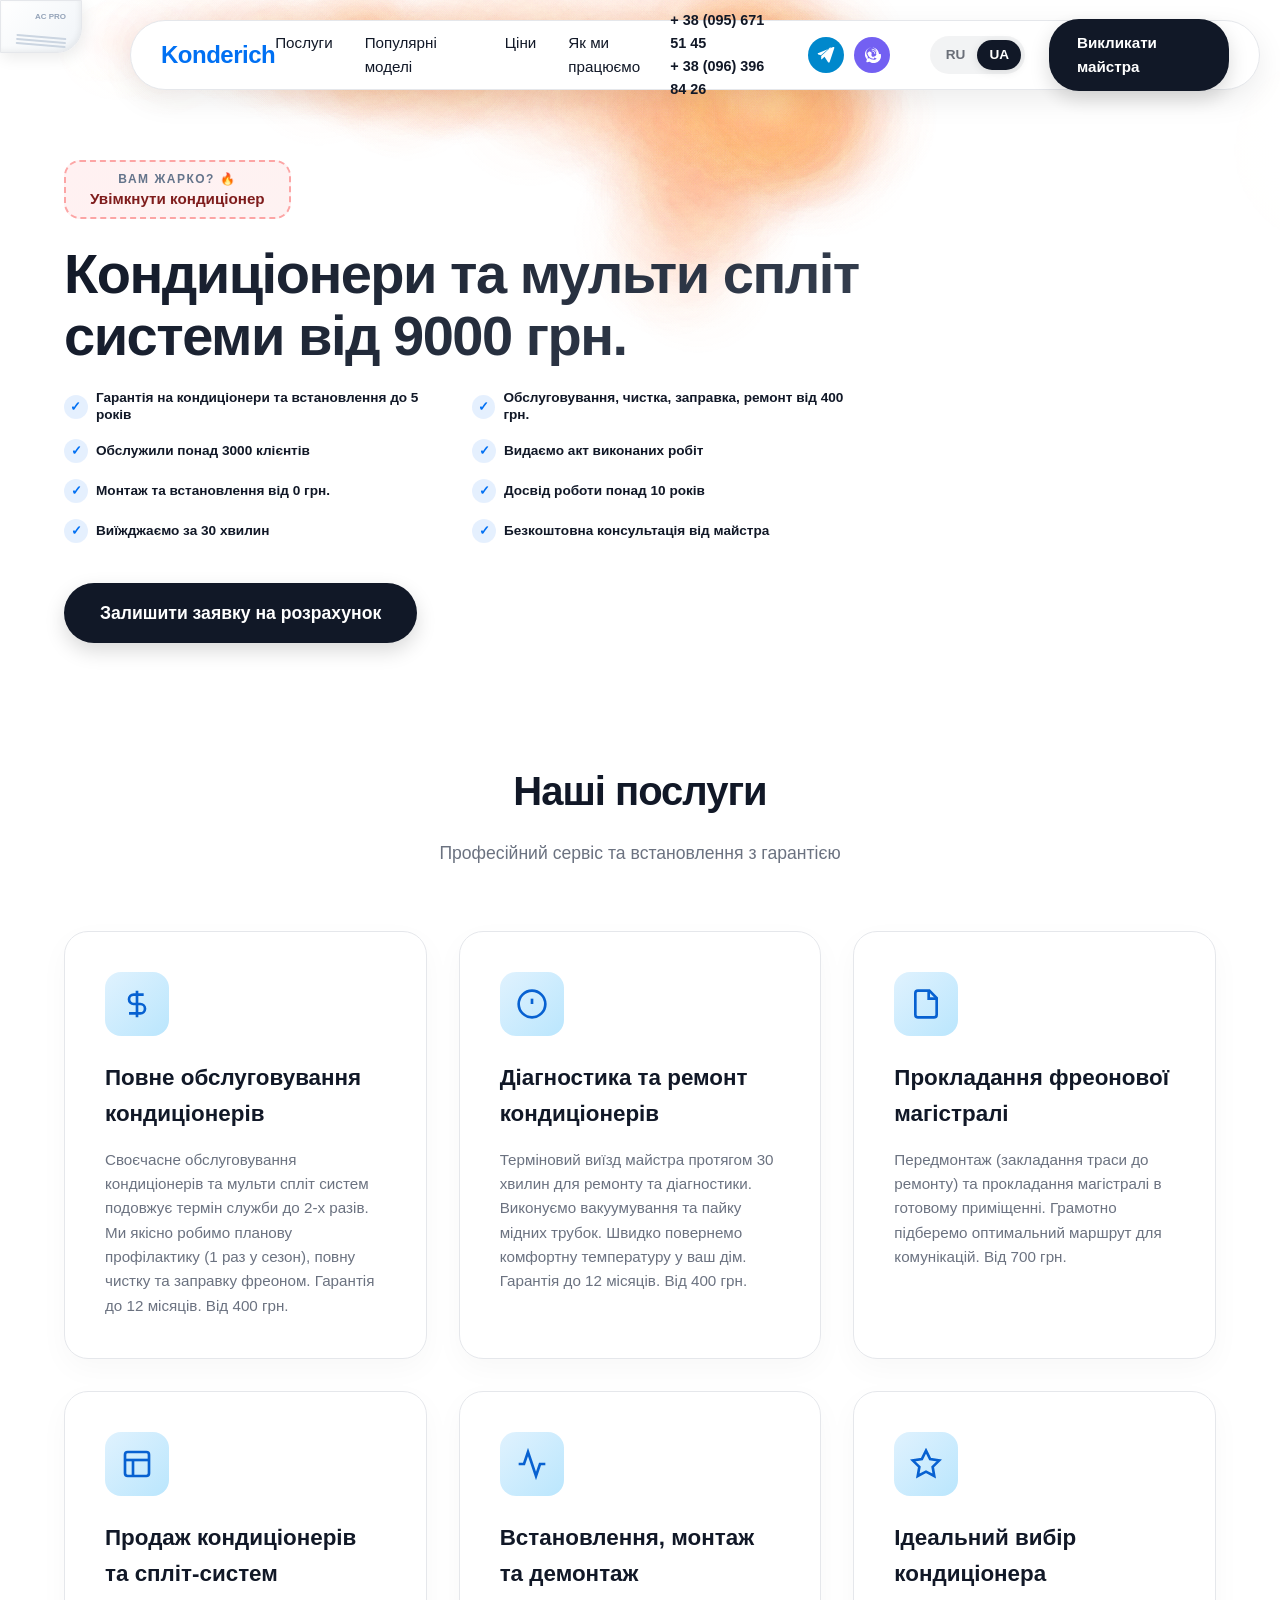
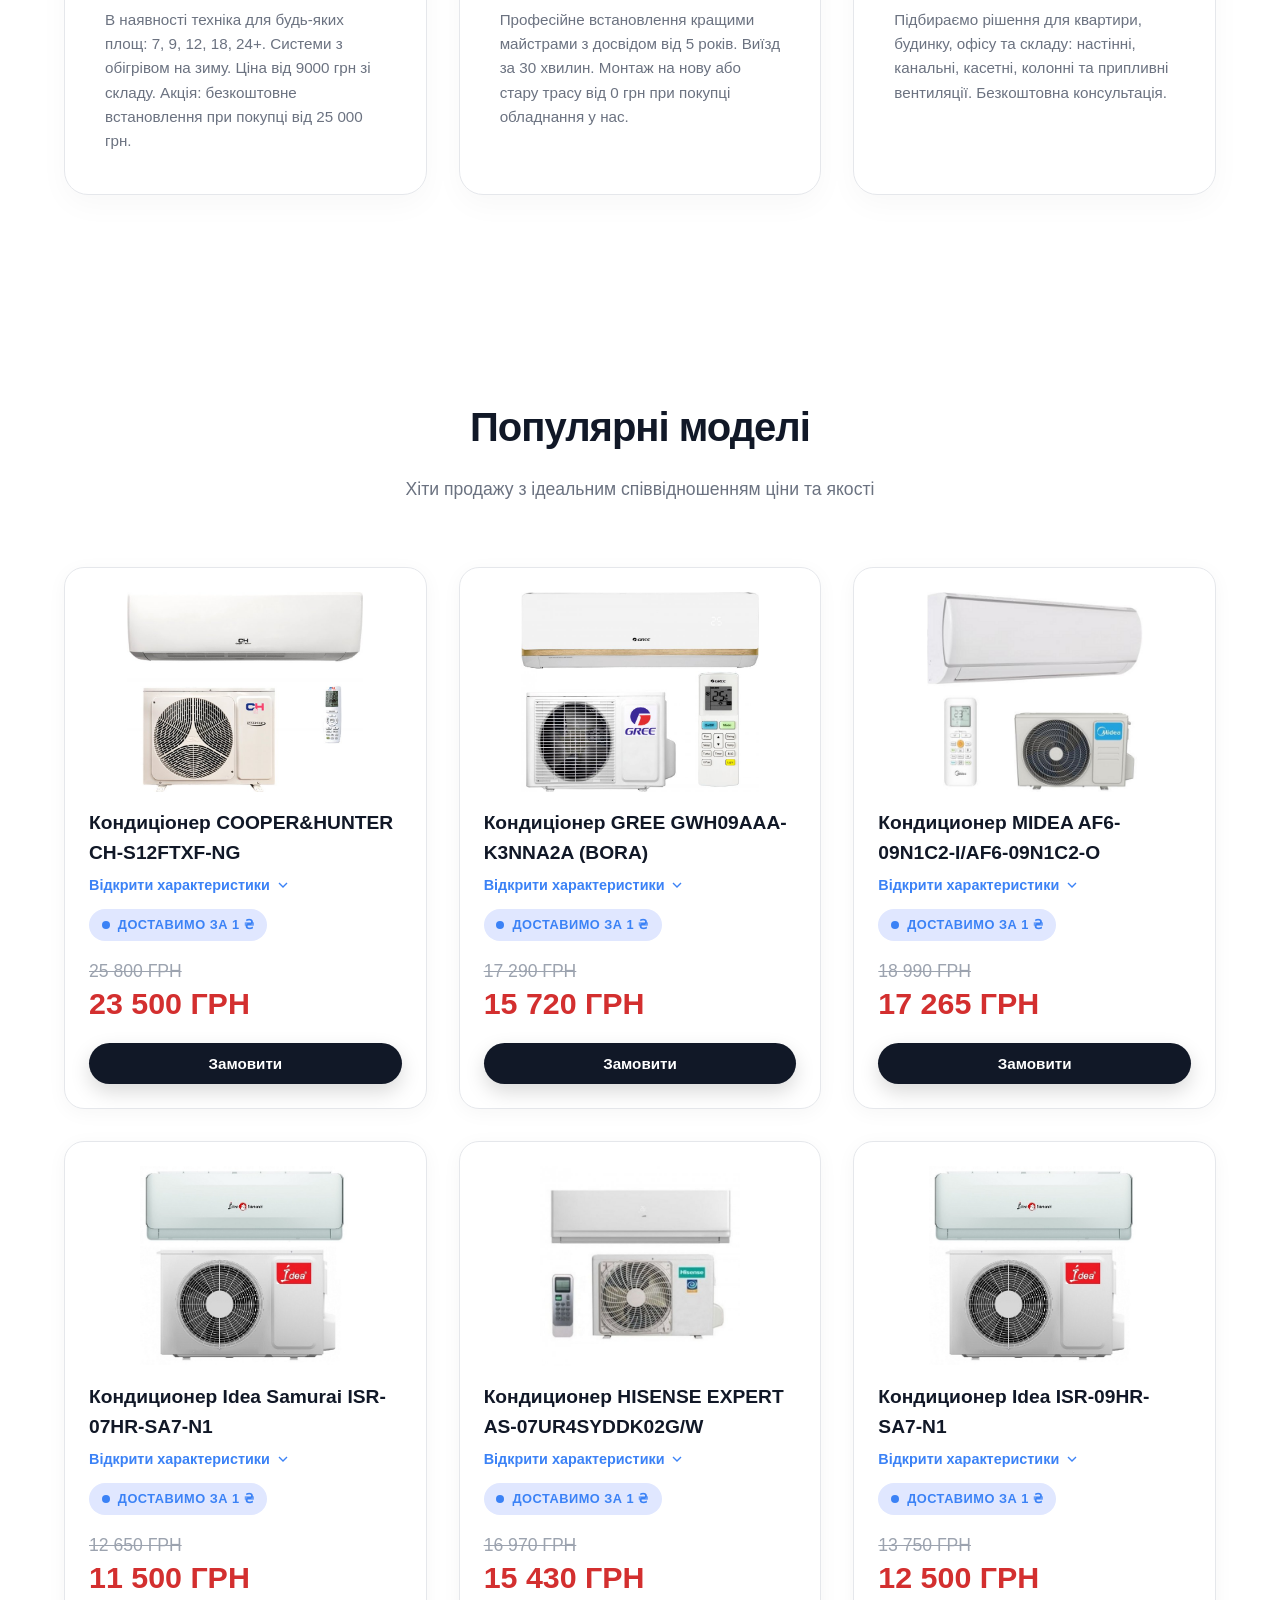
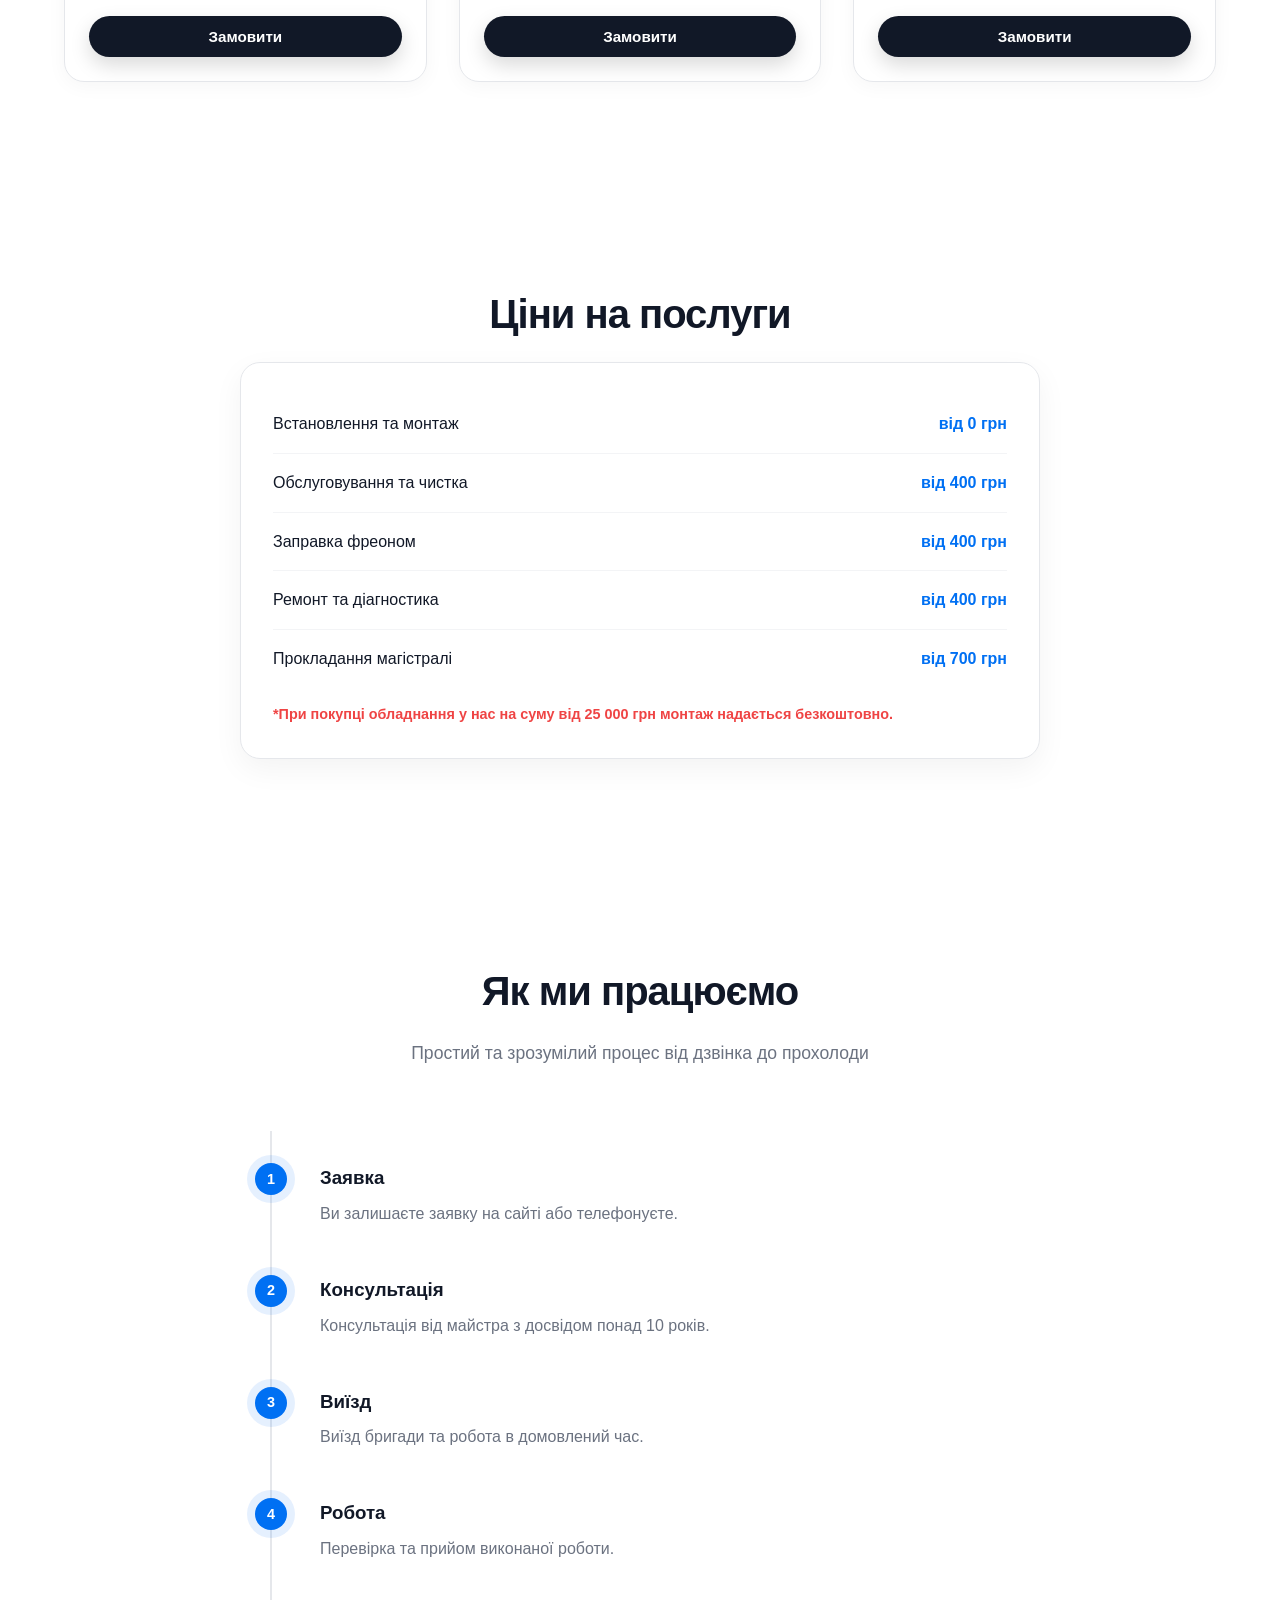
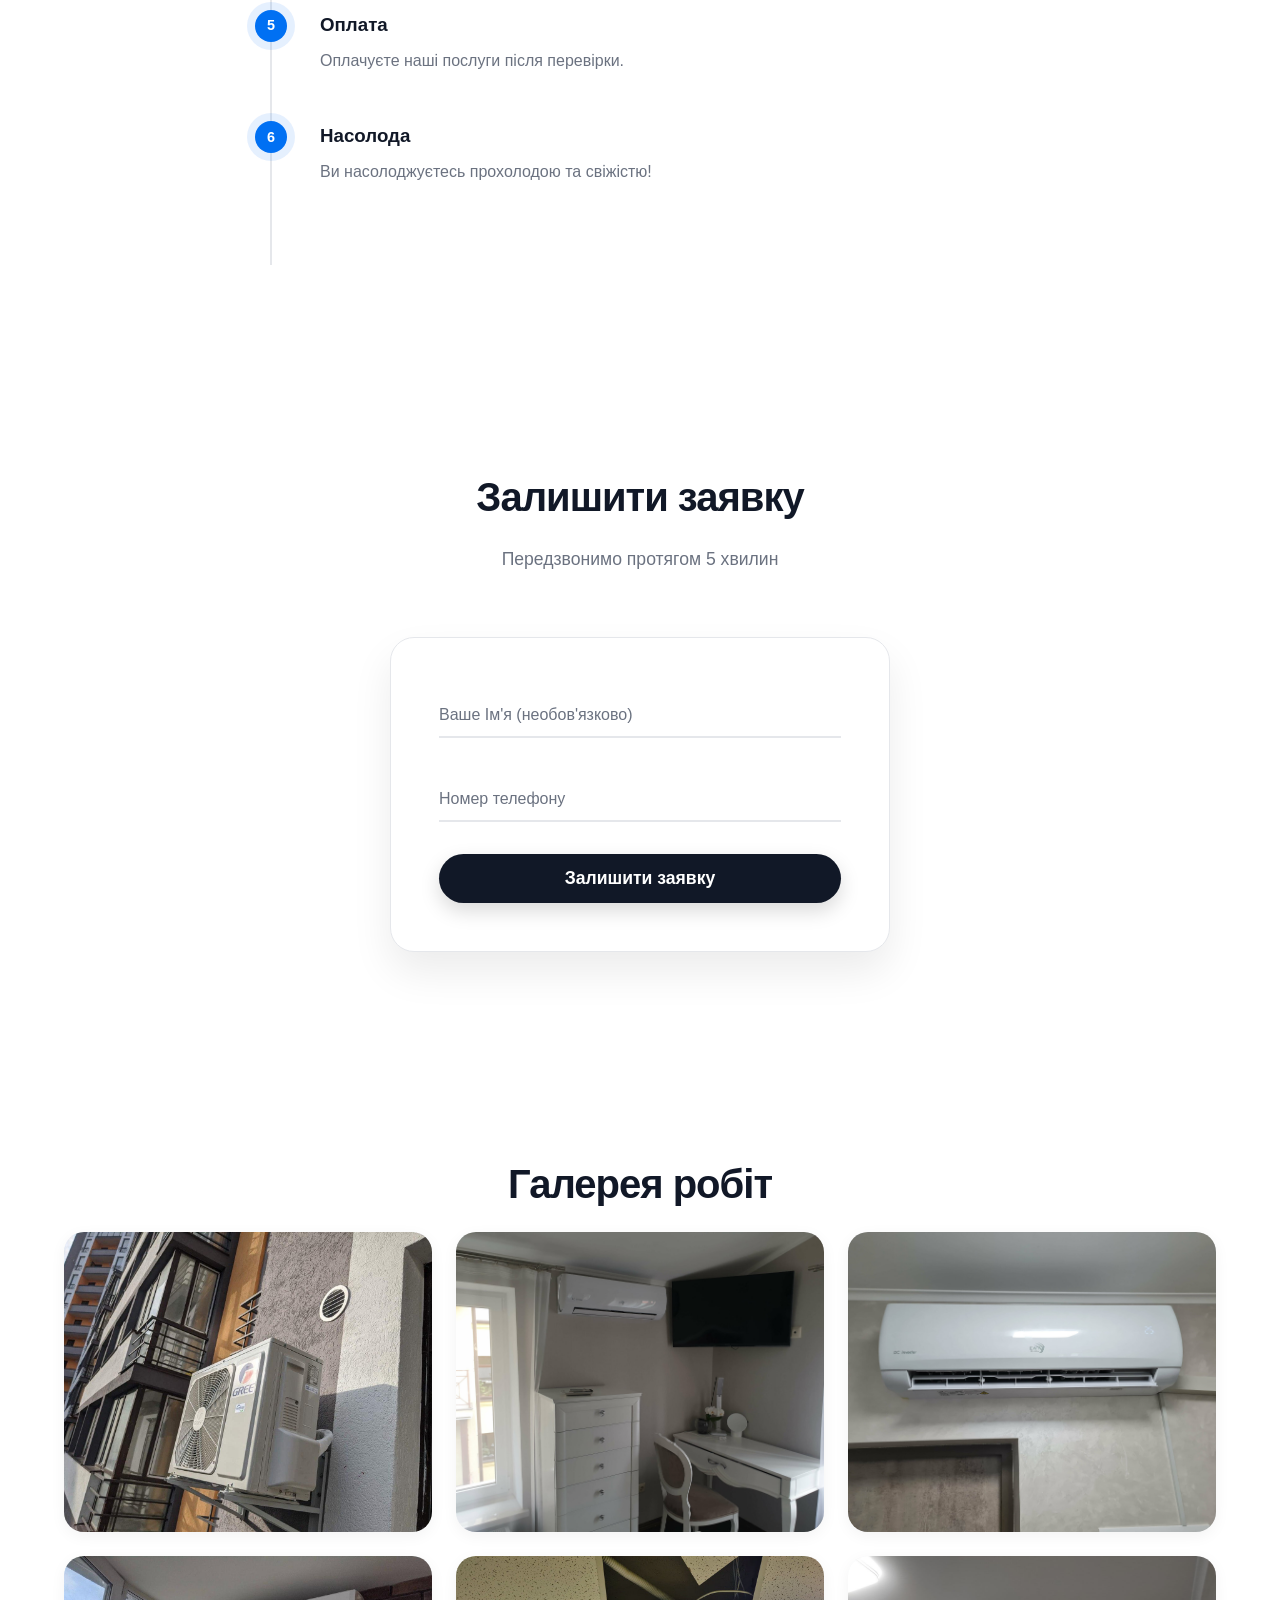
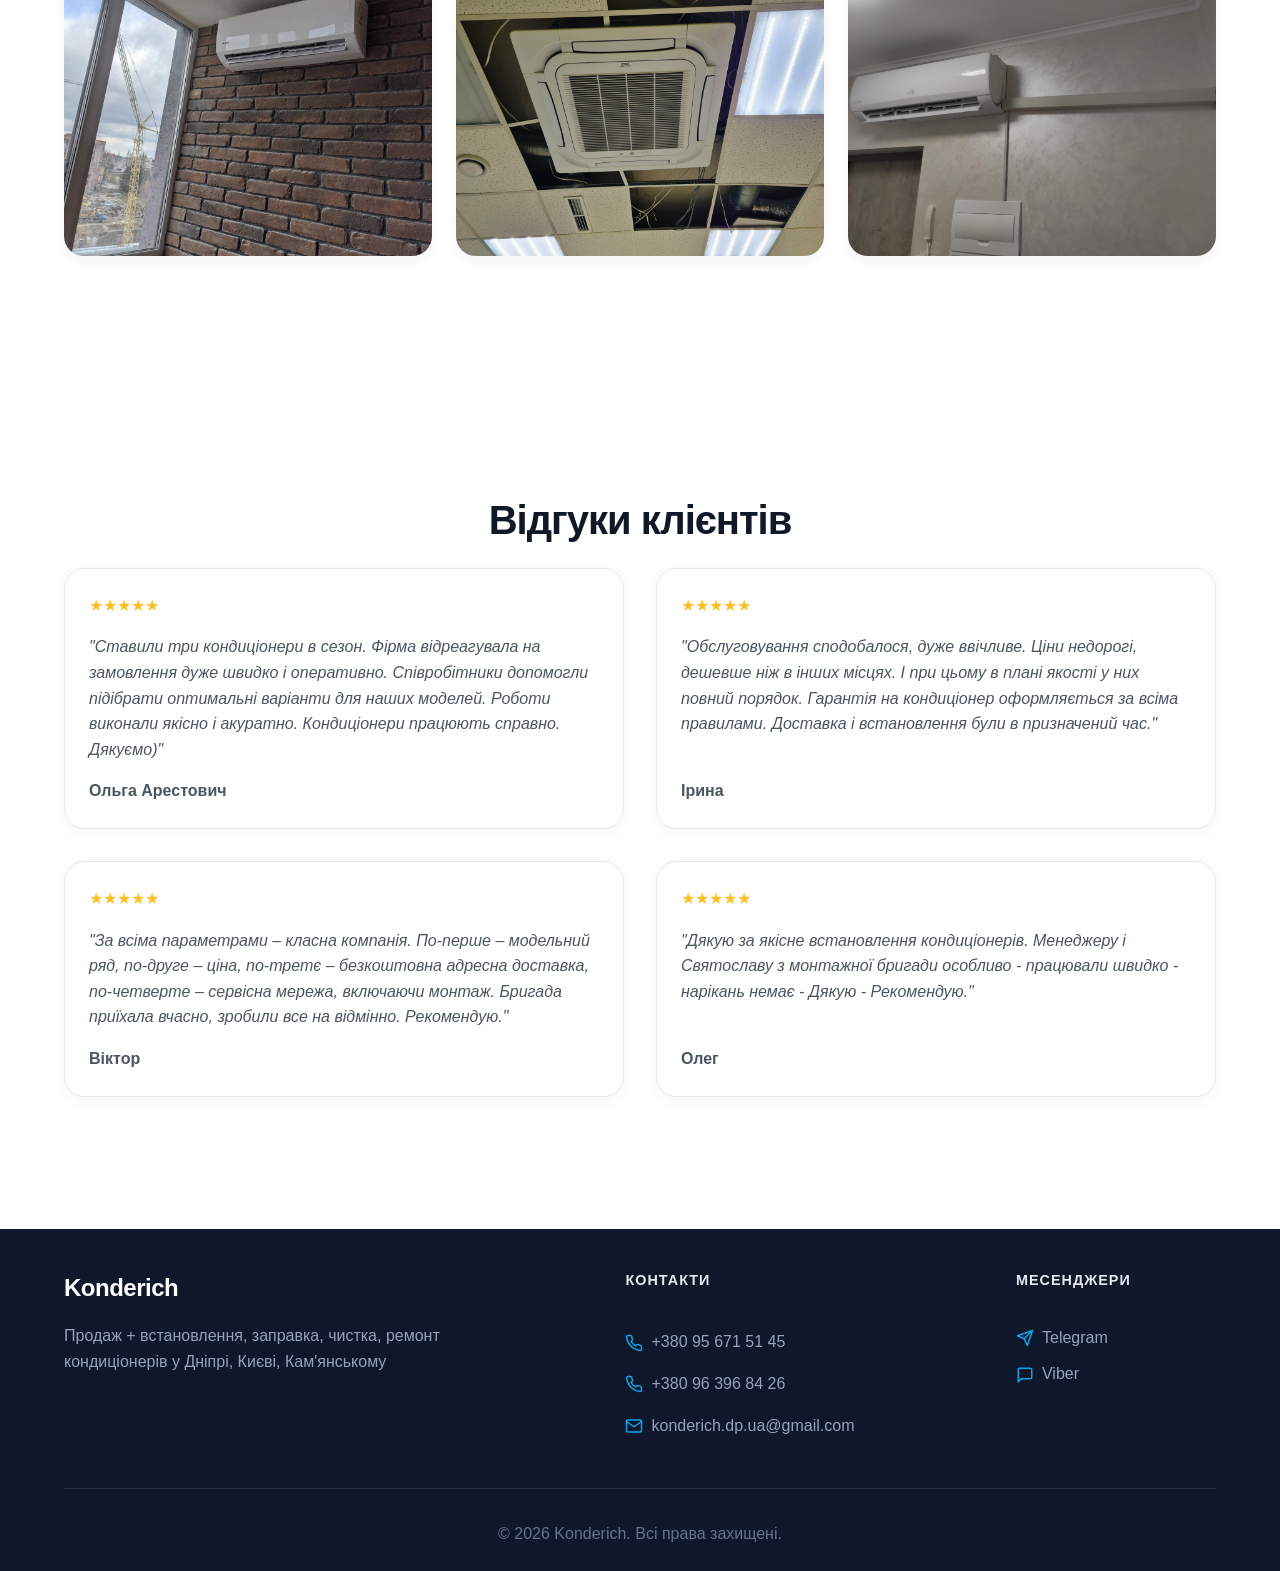
==== ua.html @ 42d9878f "Initial commit with new UI and UA localization" ====
<!DOCTYPE html>
<html lang="uk">

<head>
    <meta charset="UTF-8">
    <meta name="viewport" content="width=device-width, initial-scale=1.0, user-scalable=no">
    <title>Кондиціонери — Встановлення, Продаж, Ремонт</title>
    <link rel="stylesheet" href="style.css?v=25">
</head>

<body>

    <!-- Фоновый реалистичный туман -->
    <canvas id="wind-canvas"></canvas>

    <!-- Кондиционер в левом верхнем углу -->
    <div class="ac-unit" id="ac-unit">
        <div class="ac-label">AC PRO</div>
        <div class="ac-body">
            <div class="ac-louvers">
                <div class="louver"></div>
                <div class="louver"></div>
                <div class="louver"></div>
            </div>
        </div>
    </div>

    <!-- Основной контент поверх тумана -->
    <div class="app-wrapper">
        
        <!-- Header -->
        <header class="header">
            <a href="#" class="logo">
                Konderich
            </a>
            <nav class="nav-links">
                <a href="#services">Послуги</a>
                <a href="#popular">Популярні моделі</a>
                <a href="#prices">Ціни</a>
                <a href="#how">Як ми працюємо</a>
            </nav>
            <div class="header-contacts">
                <div class="phones">
                    <a href="tel:+380956715145">+ 38 (095) 671 51 45</a>
                    <a href="tel:+380963968426">+ 38 (096) 396 84 26</a>
                </div>
                
                <div class="socials">
                    <a href="tg://resolve?domain=YOUR_TELEGRAM" class="social-icon social-telegram">
                        <svg width="18" height="18" viewBox="0 0 24 24" fill="white"><path d="M2.06 9.42l19.45-8.08c.95-.39 1.92.51 1.59 1.48l-6.22 18.52c-.32.95-1.58 1.1-2.13.25l-4.75-7.3-3.66 3.49c-.28.27-.75.07-.75-.33v-4.14l12.87-11.64c.2-.18-.1-.47-.32-.29L5.3 12.33 1.7 11.2c-.88-.28-1.01-1.45-.1-1.85z"/></svg>
                    </a>
                    <a href="viber://chat?number=%2B380956715145" class="social-icon social-viber">
                        <svg width="18" height="18" viewBox="0 0 24 24" fill="white"><path d="M21.36 10.66c-.34-2.82-1.8-5.26-4-6.93-1.8-1.38-4.05-2.03-6.3-1.83-2.13.19-4.14 1.1-5.63 2.57-1.53 1.5-2.52 3.56-2.77 5.75-.15 1.27-.03 2.56.36 3.77.41 1.25 1.06 2.41 1.93 3.39.22.25.29.58.19.9l-.65 2.05c-.17.54.14 1.1.68 1.26.15.05.3.06.46.03l2.67-.47c.33-.06.66 0 .94.19.82.55 1.74.96 2.71 1.2 1.34.33 2.76.36 4.12.09 2.09-.41 3.99-1.44 5.38-2.91 1.38-1.45 2.27-3.39 2.5-5.46.12-1.19 0-2.42-.35-3.57l-.01-.03H21.36zm-3.08 6.44c-.6.6-1.55.95-2.57 1.13-1.12.2-2.28.18-3.38-.07-1.1-.25-2.12-.76-2.99-1.48a1.53 1.53 0 00-1.42-.23l-1.95.34.48-1.5a1.5 1.5 0 00-.23-1.38c-.7-.8-1.2-1.74-1.49-2.76-.29-1.04-.37-2.15-.22-3.23.18-1.37.77-2.67 1.66-3.69 1-1.13 2.33-1.86 3.79-2.06 1.43-.2 2.92 0 4.19.57 1.3.59 2.37 1.54 3.06 2.72.67 1.15.99 2.47.93 3.8-.05 1.33-.51 2.61-1.31 3.66a5.53 5.53 0 01-2.55 1.84z"/><path d="M11.97 7.03c.89.04 1.73.41 2.35 1.02.62.6.99 1.41 1.03 2.26a.5.5 0 101-.04c-.06-1.11-.54-2.16-1.35-2.93-.81-.78-1.91-1.25-3.04-1.31a.5.5 0 10-.04 1l.05.01v-.01z"/><path d="M11.83 4.54c1.55.07 3.01.7 4.08 1.76 1.05 1.04 1.7 2.47 1.76 3.98a.5.5 0 101-.02c-.08-1.76-.84-3.44-2.08-4.66-1.25-1.24-2.95-1.97-4.73-2.05a.5.5 0 10-.05 1h.02v-.01z"/><path d="M17.06 14.18c-.28-.5-.88-.7-1.41-.48l-1.63.68c-.46.19-.99.11-1.38-.2-.36-.28-.69-.61-1-1-.34-.41-.49-.96-.4-1.48l.38-1.99c.12-.6-.18-1.22-.72-1.48l-1.67-.8c-.5-.24-1.09-.16-1.5.21-.38.35-.79.67-1.23.95-.5.32-.73.94-.58 1.52.47 1.84 1.48 3.5 2.87 4.73 1.31 1.15 2.91 1.95 4.63 2.29.58.11 1.13-.19 1.35-.74.19-.48.43-.94.7-1.38.32-.51.27-1.18-.21-1.6z"/></svg>
                    </a>
                </div>

                <div class="lang-switcher">
                    <a href="index.html">RU</a>
                    <a href="ua.html" class="active">UA</a>
                </div>

                <a href="#contact" class="btn btn-primary">Викликати майстра</a>
            </div>
        
            <button class="burger-btn" onclick="toggleMobileMenu()">
                <svg viewBox="0 0 24 24" width="24" height="24" stroke="currentColor" stroke-width="2" fill="none"><line x1="3" y1="12" x2="21" y2="12"></line><line x1="3" y1="6" x2="21" y2="6"></line><line x1="3" y1="18" x2="21" y2="18"></line></svg>
            </button>
        </header>

        <!-- Mobile Menu Overlay -->
        <div class="mobile-menu-overlay" id="mobileMenu">
            <button class="close-menu-btn" onclick="toggleMobileMenu()">×</button>
            <nav class="mobile-nav-links">
                <a href="#services" onclick="toggleMobileMenu()">Послуги</a>
                <a href="#popular" onclick="toggleMobileMenu()">Популярні моделі</a>
                <a href="#prices" onclick="toggleMobileMenu()">Ціни</a>
                <a href="#how" onclick="toggleMobileMenu()">Як ми працюємо</a>
            </nav>
            
            <div class="mobile-menu-contacts">
                <a href="tel:+380956715145" class="mobile-phone-btn">
                    <svg viewBox="0 0 24 24" width="20" height="20" stroke="currentColor" stroke-width="2" fill="none"><path d="M22 16.92v3a2 2 0 0 1-2.18 2 19.79 19.79 0 0 1-8.63-3.07 19.5 19.5 0 0 1-6-6 19.79 19.79 0 0 1-3.07-8.67A2 2 0 0 1 4.11 2h3a2 2 0 0 1 2 1.72 12.84 12.84 0 0 0 .7 2.81 2 2 0 0 1-.45 2.11L8.09 9.91a16 16 0 0 0 6 6l1.27-1.27a2 2 0 0 1 2.11-.45 12.84 12.84 0 0 0 2.81.7A2 2 0 0 1 22 16.92z"/></svg>
                    +38 (095) 671 51 45
                </a>
                <a href="tel:+380963968426" class="mobile-phone-btn">
                    <svg viewBox="0 0 24 24" width="20" height="20" stroke="currentColor" stroke-width="2" fill="none"><path d="M22 16.92v3a2 2 0 0 1-2.18 2 19.79 19.79 0 0 1-8.63-3.07 19.5 19.5 0 0 1-6-6 19.79 19.79 0 0 1-3.07-8.67A2 2 0 0 1 4.11 2h3a2 2 0 0 1 2 1.72 12.84 12.84 0 0 0 .7 2.81 2 2 0 0 1-.45 2.11L8.09 9.91a16 16 0 0 0 6 6l1.27-1.27a2 2 0 0 1 2.11-.45 12.84 12.84 0 0 0 2.81.7A2 2 0 0 1 22 16.92z"/></svg>
                    +38 (096) 396 84 26
                </a>
                <div class="socials" style="justify-content: center; margin-top: 1rem;">
                    <a href="tg://resolve?domain=YOUR_TELEGRAM" class="social-icon social-telegram">
                        <svg width="18" height="18" viewBox="0 0 24 24" fill="white"><path d="M2.06 9.42l19.45-8.08c.95-.39 1.92.51 1.59 1.48l-6.22 18.52c-.32.95-1.58 1.1-2.13.25l-4.75-7.3-3.66 3.49c-.28.27-.75.07-.75-.33v-4.14l12.87-11.64c.2-.18-.1-.47-.32-.29L5.3 12.33 1.7 11.2c-.88-.28-1.01-1.45-.1-1.85z"/></svg>
                    </a>
                    <a href="viber://chat?number=%2B380956715145" class="social-icon social-viber">
                        <svg width="18" height="18" viewBox="0 0 24 24" fill="white"><path d="M21.36 10.66c-.34-2.82-1.8-5.26-4-6.93-1.8-1.38-4.05-2.03-6.3-1.83-2.13.19-4.14 1.1-5.63 2.57-1.53 1.5-2.52 3.56-2.77 5.75-.15 1.27-.03 2.56.36 3.77.41 1.25 1.06 2.41 1.93 3.39.22.25.29.58.19.9l-.65 2.05c-.17.54.14 1.1.68 1.26.15.05.3.06.46.03l2.67-.47c.33-.06.66 0 .94.19.82.55 1.74.96 2.71 1.2 1.34.33 2.76.36 4.12.09 2.09-.41 3.99-1.44 5.38-2.91 1.38-1.45 2.27-3.39 2.5-5.46.12-1.19 0-2.42-.35-3.57l-.01-.03H21.36zm-3.08 6.44c-.6.6-1.55.95-2.57 1.13-1.12.2-2.28.18-3.38-.07-1.1-.25-2.12-.76-2.99-1.48a1.53 1.53 0 00-1.42-.23l-1.95.34.48-1.5a1.5 1.5 0 00-.23-1.38c-.7-.8-1.2-1.74-1.49-2.76-.29-1.04-.37-2.15-.22-3.23.18-1.37.77-2.67 1.66-3.69 1-1.13 2.33-1.86 3.79-2.06 1.43-.2 2.92 0 4.19.57 1.3.59 2.37 1.54 3.06 2.72.67 1.15.99 2.47.93 3.8-.05 1.33-.51 2.61-1.31 3.66a5.53 5.53 0 01-2.55 1.84z"/><path d="M11.97 7.03c.89.04 1.73.41 2.35 1.02.62.6.99 1.41 1.03 2.26a.5.5 0 101-.04c-.06-1.11-.54-2.16-1.35-2.93-.81-.78-1.91-1.25-3.04-1.31a.5.5 0 10-.04 1l.05.01v-.01z"/><path d="M11.83 4.54c1.55.07 3.01.7 4.08 1.76 1.05 1.04 1.7 2.47 1.76 3.98a.5.5 0 101-.02c-.08-1.76-.84-3.44-2.08-4.66-1.25-1.24-2.95-1.97-4.73-2.05a.5.5 0 10-.05 1h.02v-.01z"/><path d="M17.06 14.18c-.28-.5-.88-.7-1.41-.48l-1.63.68c-.46.19-.99.11-1.38-.2-.36-.28-.69-.61-1-1-.34-.41-.49-.96-.4-1.48l.38-1.99c.12-.6-.18-1.22-.72-1.48l-1.67-.8c-.5-.24-1.09-.16-1.5.21-.38.35-.79.67-1.23.95-.5.32-.73.94-.58 1.52.47 1.84 1.48 3.5 2.87 4.73 1.31 1.15 2.91 1.95 4.63 2.29.58.11 1.13-.19 1.35-.74.19-.48.43-.94.7-1.38.32-.51.27-1.18-.21-1.6z"/></svg>
                    </a>
                </div>

                <div class="lang-switcher">
                    <a href="index.html">RU</a>
                    <a href="ua.html" class="active">UA</a>
                </div>
            </div>

        </div>


        <!-- Hero -->
        <section class="hero">
            <div class="hero-content fade-up">
                <button id="demo-ac-btn" class="interactive-demo-btn fade-up">
                    <span>Вам жарко? 🔥</span>
                    <strong>Увімкнути кондиціонер</strong>
                </button>

                <h1>Кондиціонери та мульти спліт системи від 9000 грн.</h1>
                <div class="hero-bullets">
                    <div class="bullet"><div class="bullet-icon">✓</div> Гарантія на кондиціонери та встановлення до 5 років</div>
                    <div class="bullet"><div class="bullet-icon">✓</div> Обслуговування, чистка, заправка, ремонт від 400 грн.</div>
                    <div class="bullet"><div class="bullet-icon">✓</div> Обслужили понад 3000 клієнтів</div>
                    <div class="bullet"><div class="bullet-icon">✓</div> Видаємо акт виконаних робіт</div>
                    <div class="bullet"><div class="bullet-icon">✓</div> Монтаж та встановлення від 0 грн.</div>
                    <div class="bullet"><div class="bullet-icon">✓</div> Досвід роботи понад 10 років</div>
                    <div class="bullet"><div class="bullet-icon">✓</div> Виїжджаємо за 30 хвилин</div>
                    <div class="bullet"><div class="bullet-icon">✓</div> Безкоштовна консультація від майстра</div>
                </div>
                
                <a href="#contact" class="btn btn-primary fade-up" style="padding: 16px 36px; font-size: 1.1rem; display: inline-block;">Залишити заявку на розрахунок</a>
            </div>
        </section>

        <!-- Послуги -->
        <section id="services">
            <h2 class="section-title fade-up">Наші послуги</h2>
            <p class="section-subtitle fade-up">Професійний сервіс та встановлення з гарантією</p>
            <div class="services-carousel-wrapper" style="position: relative;">
                <div class="swipe-arrows-container">
                    <svg width="32" height="32" viewBox="0 0 24 24" stroke="currentColor" stroke-width="2" fill="none" style="animation: pulse-horizontal-rev 1.5s infinite;"><polyline points="15 18 9 12 15 6"></polyline></svg>
                    <svg width="32" height="32" viewBox="0 0 24 24" stroke="currentColor" stroke-width="2" fill="none" style="animation: pulse-horizontal 1.5s infinite;"><polyline points="9 18 15 12 9 6"></polyline></svg>
                </div>
            <div class="services-grid">
                <!-- Service 1 -->
                <div class="service-card fade-up">
                    <div class="service-icon">
                        <svg viewBox="0 0 24 24" fill="none" stroke="currentColor" stroke-width="2"><path d="M12 2v20M17 5H9.5a3.5 3.5 0 0 0 0 7h5a3.5 3.5 0 0 1 0 7H6"/></svg>
                    </div>
                    <h3>Повне обслуговування кондиціонерів</h3>
                    <p>Своєчасне обслуговування кондиціонерів та мульти спліт систем подовжує термін служби до 2-х разів. Ми якісно робимо планову профілактику (1 раз у сезон), повну чистку та заправку фреоном. Гарантія до 12 місяців. Від 400 грн.</p>
                </div>
                <!-- Service 2 -->
                <div class="service-card fade-up">
                    <div class="service-icon">
                        <svg viewBox="0 0 24 24" fill="none" stroke="currentColor" stroke-width="2"><circle cx="12" cy="12" r="10"/><line x1="12" y1="8" x2="12" y2="12"/><line x1="12" y1="16" x2="12.01" y2="16"/></svg>
                    </div>
                    <h3>Діагностика та ремонт кондиціонерів</h3>
                    <p>Терміновий виїзд майстра протягом 30 хвилин для ремонту та діагностики. Виконуємо вакуумування та пайку мідних трубок. Швидко повернемо комфортну температуру у ваш дім. Гарантія до 12 місяців. Від 400 грн.</p>
                </div>
                <!-- Service 3 -->
                <div class="service-card fade-up">
                    <div class="service-icon">
                        <svg viewBox="0 0 24 24" fill="none" stroke="currentColor" stroke-width="2"><path d="M14.5 2H6a2 2 0 0 0-2 2v16a2 2 0 0 0 2 2h12a2 2 0 0 0 2-2V7.5L14.5 2z"/><polyline points="14 2 14 8 20 8"/></svg>
                    </div>
                    <h3>Прокладання фреонової магістралі</h3>
                    <p>Передмонтаж (закладання траси до ремонту) та прокладання магістралі в готовому приміщенні. Грамотно підберемо оптимальний маршрут для комунікацій. Від 700 грн.</p>
                </div>
                <!-- Service 4 -->
                <div class="service-card fade-up">
                    <div class="service-icon">
                        <svg viewBox="0 0 24 24" fill="none" stroke="currentColor" stroke-width="2"><rect x="3" y="3" width="18" height="18" rx="2" ry="2"/><line x1="3" y1="9" x2="21" y2="9"/><line x1="9" y1="21" x2="9" y2="9"/></svg>
                    </div>
                    <h3>Продаж кондиціонерів та спліт-систем</h3>
                    <p>В наявності техніка для будь-яких площ: 7, 9, 12, 18, 24+. Системи з обігрівом на зиму. Ціна від 9000 грн зі складу. Акція: безкоштовне встановлення при покупці від 25 000 грн.</p>
                </div>
                <!-- Service 5 -->
                <div class="service-card fade-up">
                    <div class="service-icon">
                        <svg viewBox="0 0 24 24" fill="none" stroke="currentColor" stroke-width="2"><path d="M22 12h-4l-3 9L9 3l-3 9H2"/></svg>
                    </div>
                    <h3>Встановлення, монтаж та демонтаж</h3>
                    <p>Професійне встановлення кращими майстрами з досвідом від 5 років. Виїзд за 30 хвилин. Монтаж на нову або стару трасу від 0 грн при покупці обладнання у нас.</p>
                </div>
                <!-- Service 6 -->
                <div class="service-card fade-up">
                    <div class="service-icon">
                        <svg viewBox="0 0 24 24" fill="none" stroke="currentColor" stroke-width="2"><polygon points="12 2 15.09 8.26 22 9.27 17 14.14 18.18 21.02 12 17.77 5.82 21.02 7 14.14 2 9.27 8.91 8.26 12 2"/></svg>
                    </div>
                    <h3>Ідеальний вибір кондиціонера</h3>
                    <p>Підбираємо рішення для квартири, будинку, офісу та складу: настінні, канальні, касетні, колонні та припливні вентиляції. Безкоштовна консультація.</p>
                </div>
            </div>
            </div> <!-- Close services-carousel-wrapper -->

        </section>

        <!-- Популярні моделі -->
        <section id="popular">
<h2 class="section-title fade-up">Популярні моделі</h2>
<p class="section-subtitle fade-up">Хіти продажу з ідеальним співвідношенням ціни та якості</p>

                <div class="services-carousel-wrapper" style="position: relative;">
                    <div class="swipe-arrows-container">
                        <svg width="32" height="32" viewBox="0 0 24 24" stroke="currentColor" stroke-width="2" fill="none" style="animation: pulse-horizontal-rev 1.5s infinite;"><polyline points="15 18 9 12 15 6"></polyline></svg>
                        <svg width="32" height="32" viewBox="0 0 24 24" stroke="currentColor" stroke-width="2" fill="none" style="animation: pulse-horizontal 1.5s infinite;"><polyline points="9 18 15 12 9 6"></polyline></svg>
                    </div>
                <div class="models-grid fade-up">
                    <div class="model-card">
                        <div class="model-img" style="background: white;"><img src="images/mod1.jpg" alt="COOPER&HUNTER CH-S12FTXF-NG" style="max-width: 100%; max-height: 100%; object-fit: contain; mix-blend-mode: multiply;"></div>
                        <h3 style="font-size: 1.2rem; margin-bottom: 0.5rem; text-align: left;">Кондиціонер COOPER&HUNTER CH-S12FTXF-NG</h3>
                        <div class="model-specs-wrapper">
                            <div class="model-specs-inner">
                                <p style="text-align: left; font-size: 0.95rem; line-height: 1.6; margin-bottom: 1rem;">
                            Тип компресора: Інверторний<br>
                            Встановлення: Настінний<br>
                            Холод: 3.2 кВт | Тепло: 3.4 кВт<br>
                            Потужність: 0.99/0.94 кВт<br>
                            Внутрішній: 25 х 77.3 х 18.5 см<br>
                            Зовнішній: 59.6 х 84.2 х 32 см
                        </p>
                            </div>
                        </div>
                        <button class="toggle-specs-btn" onclick="toggleSpecs(this)">
                            <span>Відкрити характеристики</span>
                            <svg viewBox="0 0 24 24" fill="none" stroke="currentColor" stroke-width="2" width="16" height="16"><polyline points="6 9 12 15 18 9"></polyline></svg>
                        </button>
                        <div class="delivery-badge"><span class="badge-dot"></span>Доставимо за 1 ₴</div>
                        <p class="model-old-price">25 800 ГРН</p>
                        <p class="model-price">23 500 ГРН</p>
                        <button class="btn btn-primary" style="width: 100%;" onclick="document.getElementById('contact').scrollIntoView({behavior: 'smooth'})">Замовити</button>
                    </div>

                    <div class="model-card">
                        <div class="model-img" style="background: white;"><img src="images/mod2.jpg" alt="GREE GWH09AAA-K3NNA2A" style="max-width: 100%; max-height: 100%; object-fit: contain; mix-blend-mode: multiply;"></div>
                        <h3 style="font-size: 1.2rem; margin-bottom: 0.5rem; text-align: left;">Кондиціонер GREE GWH09AAA-K3NNA2A (BORA)</h3>
                        <div class="model-specs-wrapper">
                            <div class="model-specs-inner">
                                <p style="text-align: left; font-size: 0.95rem; line-height: 1.6; margin-bottom: 1rem;">
                            Тип компресора: Звичайний<br>
                            Встановлення: Настінний<br>
                            Холод: 2.55 кВт | Тепло: 2.65 кВт<br>
                            Мощность: 0.734/0.794 кВт<br>
                            Внутрішній: 25 х 69.8 х 18.5 см<br>
                            Зовнішній: 42.8 х 72 х 31 см
                        </p>
                            </div>
                        </div>
                        <button class="toggle-specs-btn" onclick="toggleSpecs(this)">
                            <span>Відкрити характеристики</span>
                            <svg viewBox="0 0 24 24" fill="none" stroke="currentColor" stroke-width="2" width="16" height="16"><polyline points="6 9 12 15 18 9"></polyline></svg>
                        </button>
                        <div class="delivery-badge"><span class="badge-dot"></span>Доставимо за 1 ₴</div>
                        <p class="model-old-price">17 290 ГРН</p>
                        <p class="model-price">15 720 ГРН</p>
                        <button class="btn btn-primary" style="width: 100%;" onclick="document.getElementById('contact').scrollIntoView({behavior: 'smooth'})">Замовити</button>
                    </div>

                    <div class="model-card">
                        <div class="model-img" style="background: white;"><img src="images/mod3.jpg" alt="MIDEA AF6-09N1C2-I" style="max-width: 100%; max-height: 100%; object-fit: contain; mix-blend-mode: multiply;"></div>
                        <h3 style="font-size: 1.2rem; margin-bottom: 0.5rem; text-align: left;">Кондиционер MIDEA AF6-09N1C2-I/AF6-09N1C2-O</h3>
                        <div class="model-specs-wrapper">
                            <div class="model-specs-inner">
                                <p style="text-align: left; font-size: 0.95rem; line-height: 1.6; margin-bottom: 1rem;">
                            Тип компресора: Інверторний<br>
                            Встановлення: Настінний<br>
                            Холод: 2.65 кВт | Тепло: 2.94 кВт<br>
                            Мощность: 0.822/0.812 кВт<br>
                            Внутренний: 28.5 x 71.5 x 19.4 см<br>
                            Наружный: 49.5 x 72 x 27 см
                        </p>
                            </div>
                        </div>
                        <button class="toggle-specs-btn" onclick="toggleSpecs(this)">
                            <span>Відкрити характеристики</span>
                            <svg viewBox="0 0 24 24" fill="none" stroke="currentColor" stroke-width="2" width="16" height="16"><polyline points="6 9 12 15 18 9"></polyline></svg>
                        </button>
                        <div class="delivery-badge"><span class="badge-dot"></span>Доставимо за 1 ₴</div>
                        <p class="model-old-price">18 990 ГРН</p>
                        <p class="model-price">17 265 ГРН</p>
                        <button class="btn btn-primary" style="width: 100%;" onclick="document.getElementById('contact').scrollIntoView({behavior: 'smooth'})">Замовити</button>
                    </div>

                    <div class="model-card">
                        <div class="model-img" style="background: white;"><img src="images/mod4.jpg" alt="Idea Samurai" style="max-width: 100%; max-height: 100%; object-fit: contain; mix-blend-mode: multiply;"></div>
                        <h3 style="font-size: 1.2rem; margin-bottom: 0.5rem; text-align: left;">Кондиционер Idea Samurai ISR-07HR-SA7-N1</h3>
                        <div class="model-specs-wrapper">
                            <div class="model-specs-inner">
                                <p style="text-align: left; font-size: 0.95rem; line-height: 1.6; margin-bottom: 1rem;">
                            Тип компресора: Звичайний<br>
                            Встановлення: Настінний<br>
                            Теплопроизводительность, кВт: 2.25<br>
                            Мощность: 655/625 Вт<br>
                            Внутренний: 28 x 69 x 20 см<br>
                            Наружный: 42 x 66 x 28 см
                        </p>
                            </div>
                        </div>
                        <button class="toggle-specs-btn" onclick="toggleSpecs(this)">
                            <span>Відкрити характеристики</span>
                            <svg viewBox="0 0 24 24" fill="none" stroke="currentColor" stroke-width="2" width="16" height="16"><polyline points="6 9 12 15 18 9"></polyline></svg>
                        </button>
                        <div class="delivery-badge"><span class="badge-dot"></span>Доставимо за 1 ₴</div>
                        <p class="model-old-price">12 650 ГРН</p>
                        <p class="model-price">11 500 ГРН</p>
                        <button class="btn btn-primary" style="width: 100%;" onclick="document.getElementById('contact').scrollIntoView({behavior: 'smooth'})">Замовити</button>
                    </div>

                    <div class="model-card">
                        <div class="model-img" style="background: white;"><img src="images/mod5.jpg" alt="HISENSE EXPERT" style="max-width: 100%; max-height: 100%; object-fit: contain; mix-blend-mode: multiply;"></div>
                        <h3 style="font-size: 1.2rem; margin-bottom: 0.5rem; text-align: left;">Кондиционер HISENSE EXPERT AS-07UR4SYDDK02G/W</h3>
                        <div class="model-specs-wrapper">
                            <div class="model-specs-inner">
                                <p style="text-align: left; font-size: 0.95rem; line-height: 1.6; margin-bottom: 1rem;">
                            Тип компресора: Інверторний<br>
                            Встановлення: Настінний<br>
                            Внутренний: 27 х 74.5 х 21.4 см<br>
                            Наружный: 48.2 х 66 х 24 см<br>
                            Цвет: Белый<br><br>
                        </p>
                            </div>
                        </div>
                        <button class="toggle-specs-btn" onclick="toggleSpecs(this)">
                            <span>Відкрити характеристики</span>
                            <svg viewBox="0 0 24 24" fill="none" stroke="currentColor" stroke-width="2" width="16" height="16"><polyline points="6 9 12 15 18 9"></polyline></svg>
                        </button>
                        <div class="delivery-badge"><span class="badge-dot"></span>Доставимо за 1 ₴</div>
                        <p class="model-old-price">16 970 ГРН</p>
                        <p class="model-price">15 430 ГРН</p>
                        <button class="btn btn-primary" style="width: 100%;" onclick="document.getElementById('contact').scrollIntoView({behavior: 'smooth'})">Замовити</button>
                    </div>

                    <div class="model-card">
                        <div class="model-img" style="background: white;"><img src="images/mod6.jpg" alt="Idea ISR-09HR" style="max-width: 100%; max-height: 100%; object-fit: contain; mix-blend-mode: multiply;"></div>
                        <h3 style="font-size: 1.2rem; margin-bottom: 0.5rem; text-align: left;">Кондиционер Idea ISR-09HR-SA7-N1</h3>
                        <div class="model-specs-wrapper">
                            <div class="model-specs-inner">
                                <p style="text-align: left; font-size: 0.95rem; line-height: 1.6; margin-bottom: 1rem;">
                            Тип компресора: Звичайний<br>
                            Встановлення: Настінний<br>
                            Холод: 2.5 кВт | Тепло: 2.66 кВт<br>
                            Мощность: 1.05 / 1.45 кВт<br>
                            Внутренний: 30 x 80 x 19.8 см<br>
                            Наружный: 42 x 66.5 x 28 см
                        </p>
                            </div>
                        </div>
                        <button class="toggle-specs-btn" onclick="toggleSpecs(this)">
                            <span>Відкрити характеристики</span>
                            <svg viewBox="0 0 24 24" fill="none" stroke="currentColor" stroke-width="2" width="16" height="16"><polyline points="6 9 12 15 18 9"></polyline></svg>
                        </button>
                        <div class="delivery-badge"><span class="badge-dot"></span>Доставимо за 1 ₴</div>
                        <p class="model-old-price">13 750 ГРН</p>
                        <p class="model-price">12 500 ГРН</p>
                        <button class="btn btn-primary" style="width: 100%;" onclick="document.getElementById('contact').scrollIntoView({behavior: 'smooth'})">Замовити</button>
                    </div>
                </div>
            </div> <!-- Close services-carousel-wrapper -->


</section>

<!-- Ціни -->
        <section id="prices">
            <h2 class="section-title fade-up">Ціни на послуги</h2>
            <div style="max-width: 800px; margin: 0 auto; background: #ffffff; border: 1px solid #e5e7eb; border-radius: 20px; box-shadow: 0 10px 30px rgba(0,0,0,0.05); padding: 2rem;" class="fade-up">
                <div style="display: flex; justify-content: space-between; padding: 1rem 0; border-bottom: 1px solid #f3f4f6;">
                    <span style="font-weight: 500;">Встановлення та монтаж</span>
                    <span style="font-weight: 700; color: var(--primary);">від 0 грн</span>
                </div>
                <div style="display: flex; justify-content: space-between; padding: 1rem 0; border-bottom: 1px solid #f3f4f6;">
                    <span style="font-weight: 500;">Обслуговування та чистка</span>
                    <span style="font-weight: 700; color: var(--primary);">від 400 грн</span>
                </div>
                <div style="display: flex; justify-content: space-between; padding: 1rem 0; border-bottom: 1px solid #f3f4f6;">
                    <span style="font-weight: 500;">Заправка фреоном</span>
                    <span style="font-weight: 700; color: var(--primary);">від 400 грн</span>
                </div>
                <div style="display: flex; justify-content: space-between; padding: 1rem 0; border-bottom: 1px solid #f3f4f6;">
                    <span style="font-weight: 500;">Ремонт та діагностика</span>
                    <span style="font-weight: 700; color: var(--primary);">від 400 грн</span>
                </div>
                <div style="display: flex; justify-content: space-between; padding: 1rem 0;">
                    <span style="font-weight: 500;">Прокладання магістралі</span>
                    <span style="font-weight: 700; color: var(--primary);">від 700 грн</span>
                </div>
                <p style="font-size: 0.9rem; margin-top: 1rem; font-weight: bold; color: #ef4444;">*При покупці обладнання у нас на суму від 25 000 грн монтаж надається безкоштовно.</p>
            </div>
        </section>

        <!-- Як ми працюємо -->
        <section id="how">
            <h2 class="section-title fade-up">Як ми працюємо</h2>
            <p class="section-subtitle fade-up">Простий та зрозумілий процес від дзвінка до прохолоди</p>            
            <div class="timeline">
                <div class="timeline-item">
                    <div class="timeline-step">1</div>
                    <h3 style="margin-bottom: 0.5rem;">Заявка</h3>
                    <p style="color: var(--text-muted);">Ви залишаєте заявку на сайті або телефонуєте.</p>
                </div>
                <div class="timeline-item">
                    <div class="timeline-step">2</div>
                    <h3 style="margin-bottom: 0.5rem;">Консультація</h3>
                    <p style="color: var(--text-muted);">Консультація від майстра з досвідом понад 10 років.</p>
                </div>
                <div class="timeline-item">
                    <div class="timeline-step">3</div>
                    <h3 style="margin-bottom: 0.5rem;">Виїзд</h3>
                    <p style="color: var(--text-muted);">Виїзд бригади та робота в домовлений час.</p>
                </div>
                <div class="timeline-item">
                    <div class="timeline-step">4</div>
                    <h3 style="margin-bottom: 0.5rem;">Робота</h3>
                    <p style="color: var(--text-muted);">Перевірка та прийом виконаної роботи.</p>
                </div>
                <div class="timeline-item">
                    <div class="timeline-step">5</div>
                    <h3 style="margin-bottom: 0.5rem;">Оплата</h3>
                    <p style="color: var(--text-muted);">Оплачуєте наші послуги після перевірки.</p>
                </div>
                <div class="timeline-item">
                    <div class="timeline-step">6</div>
                    <h3 style="margin-bottom: 0.5rem;">Насолода</h3>
                    <p style="color: var(--text-muted);">Ви насолоджуєтесь прохолодою та свіжістю!</p>
                </div>
            </div>
        </section>

        <!-- Форма зворотного зв'язку -->
        <section id="contact">
            <h2 class="section-title fade-up">Залишити заявку</h2>
            <p class="section-subtitle fade-up">Передзвонимо протягом 5 хвилин</p>            
            <div class="form-container fade-up">
                <form id="contact-form" onsubmit="submitForm(event)">
                    <div class="form-group">
                        <input type="text" id="name" name="name" class="form-input" placeholder=" ">
                        <label for="name" class="form-label">Ваше Ім'я (необов'язково)</label>
                    </div>
                    <div class="form-group">
                        <input type="tel" id="phone" name="phone" class="form-input" placeholder=" " pattern="^(\+?380|0)[0-9]{9}$" title="Введіть номер у форматі +380XXXXXXXXX або 0XXXXXXXXX" required>
                        <label for="phone" class="form-label">Номер телефону</label>
                    </div>
                    <button type="submit" id="submit-btn" class="btn btn-primary" style="width: 100%; padding: 14px; font-size: 1.1rem;">Залишити заявку</button>
                    <div id="form-status" style="margin-top: 15px; text-align: center; font-size: 0.95rem; display: none;"></div>
                </form>
            </div>
        </section>

        <!-- Галерея -->
        <section id="gallery" style="position: relative;">
            <h2 class="section-title fade-up">Галерея робіт</h2>            
            <div class="gallery-container fade-up">
                <div class="gallery-item"><img src="images/gal1.jpg" alt="Фото 1"></div>
                <div class="gallery-item"><img src="images/gal2.jpg" alt="Фото 2"></div>
                <div class="gallery-item"><img src="images/gal3.jpg" alt="Фото 3"></div>
                <div class="gallery-item"><img src="images/gal4.jpg" alt="Фото 4"></div>
                <div class="gallery-item"><img src="images/gal5.jpeg" alt="Фото 5"></div>
                <div class="gallery-item"><img src="images/gal6.jpg" alt="Фото 6"></div>
            </div>
            
            <div class="swipe-arrows-container">
                <svg viewBox="0 0 24 24" stroke="currentColor" stroke-width="2" fill="none" style="width: 28px; height: 28px;"><path d="M15 18l-6-6 6-6"/></svg>
                <svg viewBox="0 0 24 24" stroke="currentColor" stroke-width="2" fill="none" style="width: 28px; height: 28px;"><path d="M9 18l6-6-6-6"/></svg>
            </div>
        </section>

        <!-- Отзывы -->
        <section id="reviews" style="position: relative;">
            <h2 class="section-title fade-up">Відгуки клієнтів</h2>            
                <div class="models-grid fade-up" style="grid-template-columns: repeat(auto-fit, minmax(400px, 1fr));">
                    <div class="model-card" style="text-align: left;">
                        <div style="display: flex; gap: 4px; color: #fbbf24; margin-bottom: 1rem;">★★★★★</div>
                        <p style="font-style: italic; margin-bottom: 1rem;">"Ставили три кондиціонери в сезон. Фірма відреагувала на замовлення дуже швидко і оперативно. Співробітники допомогли підібрати оптимальні варіанти для наших моделей. Роботи виконали якісно і акуратно. Кондиціонери працюють справно. Дякуємо)"</p>
                        <p style="font-weight: 600; margin-top: auto;">Ольга Арестович</p>
                    </div>
                    <div class="model-card" style="text-align: left;">
                        <div style="display: flex; gap: 4px; color: #fbbf24; margin-bottom: 1rem;">★★★★★</div>
                        <p style="font-style: italic; margin-bottom: 1rem;">"Обслуговування сподобалося, дуже ввічливе. Ціни недорогі, дешевше ніж в інших місцях. І при цьому в плані якості у них повний порядок. Гарантія на кондиціонер оформляється за всіма правилами. Доставка і встановлення були в призначений час."</p>
                        <p style="font-weight: 600; margin-top: auto;">Ірина</p>
                    </div>
                    <div class="model-card" style="text-align: left;">
                        <div style="display: flex; gap: 4px; color: #fbbf24; margin-bottom: 1rem;">★★★★★</div>
                        <p style="font-style: italic; margin-bottom: 1rem;">"За всіма параметрами – класна компанія. По-перше – модельний ряд, по-друге – ціна, по-третє – безкоштовна адресна доставка, по-четверте – сервісна мережа, включаючи монтаж. Бригада приїхала вчасно, зробили все на відмінно. Рекомендую."</p>
                        <p style="font-weight: 600; margin-top: auto;">Віктор</p>
                    </div>
                    <div class="model-card" style="text-align: left;">
                        <div style="display: flex; gap: 4px; color: #fbbf24; margin-bottom: 1rem;">★★★★★</div>
                        <p style="font-style: italic; margin-bottom: 1rem;">"Дякую за якісне встановлення кондиціонерів. Менеджеру і Святославу з монтажної бригади особливо - працювали швидко - нарікань немає - Дякую - Рекомендую."</p>
                        <p style="font-weight: 600; margin-top: auto;">Олег</p>
                    </div>
                </div>

            <div class="swipe-arrows-container">
                <svg viewBox="0 0 24 24" stroke="currentColor" stroke-width="2" fill="none" style="width: 28px; height: 28px;"><path d="M15 18l-6-6 6-6"/></svg>
                <svg viewBox="0 0 24 24" stroke="currentColor" stroke-width="2" fill="none" style="width: 28px; height: 28px;"><path d="M9 18l6-6-6-6"/></svg>
            </div>
        </section>
        <!-- Футер -->
        
        <footer class="footer">
            <div class="footer-grid">
                <div class="footer-about">
                    <div class="logo" style="margin-bottom: 1rem; color: white;">
                        Konderich
                    </div>
                    <p style="color: #94a3b8; line-height: 1.6;">Продаж + встановлення, заправка, чистка, ремонт кондиціонерів у Дніпрі, Києві, Кам'янському</p>
                </div>
                <div class="footer-contacts" style="text-align: left; align-items: flex-start;">
                    <h4 style="margin-bottom: 1.5rem; color: #e2e8f0; font-size: 0.9rem; letter-spacing: 1px; text-transform: uppercase;">Контакти</h4>
                    <a href="tel:+380956715145" class="footer-contact-link">
                        <svg width="18" height="18" viewBox="0 0 24 24" fill="none" stroke="#0ea5e9" stroke-width="2" stroke-linecap="round" stroke-linejoin="round" style="margin-right: 8px;"><path d="M22 16.92v3a2 2 0 0 1-2.18 2 19.79 19.79 0 0 1-8.63-3.07 19.5 19.5 0 0 1-6-6 19.79 19.79 0 0 1-3.07-8.67A2 2 0 0 1 4.11 2h3a2 2 0 0 1 2 1.72 12.84 12.84 0 0 0 .7 2.81 2 2 0 0 1-.45 2.11L8.09 9.91a16 16 0 0 0 6 6l1.27-1.27a2 2 0 0 1 2.11-.45 12.84 12.84 0 0 0 2.81.7A2 2 0 0 1 22 16.92z"></path></svg>
                        <span>+380 95 671 51 45</span>
                    </a>
                    <a href="tel:+380963968426" class="footer-contact-link">
                        <svg width="18" height="18" viewBox="0 0 24 24" fill="none" stroke="#0ea5e9" stroke-width="2" stroke-linecap="round" stroke-linejoin="round" style="margin-right: 8px;"><path d="M22 16.92v3a2 2 0 0 1-2.18 2 19.79 19.79 0 0 1-8.63-3.07 19.5 19.5 0 0 1-6-6 19.79 19.79 0 0 1-3.07-8.67A2 2 0 0 1 4.11 2h3a2 2 0 0 1 2 1.72 12.84 12.84 0 0 0 .7 2.81 2 2 0 0 1-.45 2.11L8.09 9.91a16 16 0 0 0 6 6l1.27-1.27a2 2 0 0 1 2.11-.45 12.84 12.84 0 0 0 2.81.7A2 2 0 0 1 22 16.92z"></path></svg>
                        <span>+380 96 396 84 26</span>
                    </a>
                    <a href="mailto:konderich.dp.ua@gmail.com" class="footer-contact-link">
                        <svg width="18" height="18" viewBox="0 0 24 24" fill="none" stroke="#0ea5e9" stroke-width="2" stroke-linecap="round" stroke-linejoin="round" style="margin-right: 8px;"><path d="M4 4h16c1.1 0 2 .9 2 2v12c0 1.1-.9 2-2 2H4c-1.1 0-2-.9-2-2V6c0-1.1.9-2 2-2z"></path><polyline points="22,6 12,13 2,6"></polyline></svg>
                        <span>konderich.dp.ua@gmail.com</span>
                    </a>
                </div>
                <div class="footer-messengers" style="display: flex; flex-direction: column; align-items: flex-start; gap: 0.5rem; min-width: 200px;">
                    <h4 style="margin-bottom: 1.5rem; color: #e2e8f0; font-size: 0.9rem; letter-spacing: 1px; text-transform: uppercase;">Месенджери</h4>
                    <a href="tg://resolve?domain=YOUR_TELEGRAM" class="footer-contact-link">
                        <svg width="18" height="18" viewBox="0 0 24 24" fill="none" stroke="#0ea5e9" stroke-width="2" stroke-linecap="round" stroke-linejoin="round" style="margin-right: 8px;"><line x1="22" y1="2" x2="11" y2="13"></line><polygon points="22 2 15 22 11 13 2 9 22 2"></polygon></svg>
                        <span>Telegram</span>
                    </a>
                    <a href="viber://chat?number=%2B380956715145" class="footer-contact-link">
                        <svg width="18" height="18" viewBox="0 0 24 24" fill="none" stroke="#0ea5e9" stroke-width="2" stroke-linecap="round" stroke-linejoin="round" style="margin-right: 8px;"><path d="M21 15a2 2 0 0 1-2 2H7l-4 4V5a2 2 0 0 1 2-2h14a2 2 0 0 1 2 2z"></path></svg>
                        <span>Viber</span>
                    </a>
                </div>
            </div>
            <div style="text-align: center; color: #64748b; padding-top: 2rem; border-top: 1px solid rgba(255,255,255,0.1); margin-top: 2rem;">
                © 2026 Konderich. Всі права захищені.
            </div>
        </footer>

    </div>

    <!-- Success Overlay -->
    <div id="success-overlay" class="success-overlay">
        <div class="success-modal">
            <div class="success-icon">
                <svg viewBox="0 0 24 24" fill="none" stroke="currentColor" stroke-width="2" stroke-linecap="round" stroke-linejoin="round">
                    <path d="M22 11.08V12a10 10 0 1 1-5.93-9.14"></path>
                    <polyline points="22 4 12 14.01 9 11.01"></polyline>
                </svg>
            </div>
            <h3>Дякуємо за заявку!</h3>
            <p>Наш менеджер зв'яжеться з вами протягом 5 хвилин.</p>
            <button class="btn btn-primary" onclick="closeSuccessModal()">Повернутися на головну</button>
        </div>
    </div>

    <!-- Анимации скролла (Intersection Observer) -->
    <script>
        document.addEventListener('DOMContentLoaded', () => {
            const observerOptions = {
                threshold: 0.1,
                rootMargin: "0px 0px -50px 0px"
            };

            const observer = new IntersectionObserver((entries) => {
                entries.forEach(entry => {
                    if (entry.isIntersecting) {
                        entry.target.classList.add('visible');
                        // Если это таймлайн, анимируем дочерние элементы с задержкой
                        if (entry.target.classList.contains('timeline-item')) {
                            // Already handled individually
                        }
                    }
                });
            }, observerOptions);

            // Анимируем все блоки fade-up
            document.querySelectorAll('.fade-up').forEach(el => observer.observe(el));
            
            // Анимируем шаги таймлайна с задержкой (последовательно)
            const timelineItems = document.querySelectorAll('.timeline-item');
            timelineItems.forEach((item, index) => {
                item.style.transitionDelay = `${index * 0.2}s`;
                observer.observe(item);
            });
        });
    </script>

    <!-- Скрипт фонового пара (интегрирован из ff.html) -->
    <script>
        (function () {
            const canvas = document.getElementById('wind-canvas');
            let ctx = canvas.getContext('2d', { alpha: true });
            let width, height;

            // Логика состояний
            let isCoolOn = false;   // Выключен по умолчанию
            let transitionProgress = 0.0;   
            let targetProgress = 0.0;

            let sourceX = 0;
            let sourceY = 0;

            function createPuffCanvas(r, g, b) {
                const size = 128; 
                const offCanvas = document.createElement('canvas');
                offCanvas.width = size;
                offCanvas.height = size;
                const offCtx = offCanvas.getContext('2d');
                
                const grad = offCtx.createRadialGradient(size/2, size/2, 0, size/2, size/2, size/2);
                grad.addColorStop(0, `rgba(${r}, ${g}, ${b}, 0.08)`);
                grad.addColorStop(0.4, `rgba(${r}, ${g}, ${b}, 0.03)`);
                grad.addColorStop(1, `rgba(${r}, ${g}, ${b}, 0)`);
                
                offCtx.fillStyle = grad;
                offCtx.fillRect(0, 0, size, size);
                return offCanvas;
            }

            const coolPuff = createPuffCanvas(0, 150, 255);   
            const heatPuff = createPuffCanvas(255, 100, 40);  

            const particles = [];
            const MAX_PARTICLES = 300; 

            class Particle {
                constructor() {
                    this.reset();
                    this.life = Math.random();
                    this.x += this.vx * this.life * 500;
                    this.y += this.vy * this.life * 500;
                }

                reset() {
                    this.x = sourceX + (Math.random() - 0.5) * 20;
                    this.y = sourceY + (Math.random() - 0.5) * 20;
                    this.vx = 4 + Math.random() * 4;
                    this.vy = -1 + Math.random() * 2;
                    this.life = 1.0; 
                    this.decay = 0.002 + Math.random() * 0.003; 
                    this.scale = 0.5 + Math.random() * 0.5; 
                    this.seed = Math.random() * 1000; 
                    this.dropX = width * (0.4 + Math.random() * 0.5); // Точка падения: от 40% до 90% ширины
                }

                update(time) {
                    this.life -= this.decay;
                    if (this.life <= 0 || this.x > width + 200 || this.y > height + 200) {
                        this.reset();
                    }

                    const turbulenceX = Math.sin(this.y * 0.005 + time * 0.001 + this.seed) * 0.5;
                    const turbulenceY = Math.cos(this.x * 0.005 - time * 0.001 + this.seed) * 0.5;

                    let targetVx, targetVy;
                    
                    if (this.x > this.dropX) {
                        // Зона падения: пар обрушивается вниз справа
                        targetVx = 1 + Math.random() * 1.5 + turbulenceX;
                        targetVy = 5 + Math.random() * 3 + turbulenceY;
                    } else {
                        // Зона пролета: пар летит вправо по верху экрана
                        targetVx = 5 + Math.random() * 3 + turbulenceX;
                        
                        // Держим пар подальше от текста (отталкиваем от центра по вертикали)
                        // Заголовок обычно начинается ниже 200px, поэтому стараемся держать пар выше
                        if (this.y > 150) {
                            targetVy = -1.5; // Выталкиваем наверх
                        } else {
                            targetVy = 0.5 + turbulenceY; // Легкий дрейф
                        }
                    }

                    // Плавное изменение скорости для создания дуги
                    this.vx += (targetVx - this.vx) * 0.05;
                    this.vy += (targetVy - this.vy) * 0.05;

                    this.x += this.vx;
                    this.y += this.vy;
                    this.scale += 0.005;
                }

                draw(ctx, currentProgress) {
                    let alpha = 1;
                    if (this.life > 0.9) alpha = (1 - this.life) * 10; 
                    else if (this.life < 0.3) alpha = this.life / 0.3; 
                    
                    // Восстановлена плотность
                    alpha *= 0.7;

                    const drawSize = 128 * this.scale;
                    const halfSize = drawSize / 2;

                    if (currentProgress > 0.01) {
                        ctx.globalAlpha = alpha * currentProgress;
                        ctx.drawImage(coolPuff, this.x - halfSize, this.y - halfSize, drawSize, drawSize);
                    }
                    if (currentProgress < 0.99) {
                        ctx.globalAlpha = alpha * (1 - currentProgress);
                        ctx.drawImage(heatPuff, this.x - halfSize, this.y - halfSize, drawSize, drawSize);
                    }
                }
            }

            for (let i = 0; i < MAX_PARTICLES; i++) {
                particles.push(new Particle());
            }

            function updateTransition() {
                if (Math.abs(targetProgress - transitionProgress) < 0.01) {
                    transitionProgress = targetProgress;
                } else {
                    transitionProgress += (targetProgress - transitionProgress) * 0.02; // Плавное появление
                }
            }

            function animate(timestamp) {
                updateTransition();
                ctx.clearRect(0, 0, width, height);
                ctx.globalCompositeOperation = 'screen';

                for (let i = 0; i < particles.length; i++) {
                    particles[i].update(timestamp);
                    particles[i].draw(ctx, transitionProgress);
                }

                ctx.globalCompositeOperation = 'source-over';
                requestAnimationFrame(animate);
            }

            function resizeCanvas() {
                width = window.innerWidth;
                height = window.innerHeight;
                canvas.width = width;
                canvas.height = height;
                
                const acEl = document.getElementById('ac-unit');
                if (acEl) {
                    const rect = acEl.getBoundingClientRect();
                    sourceX = rect.right - 10;
                    sourceY = rect.bottom - 10;
                }
            }

            const demoBtn = document.getElementById('demo-ac-btn');
            if(demoBtn) {
                demoBtn.addEventListener('click', (e) => {
                    e.stopPropagation();
                    isCoolOn = true;
                    targetProgress = 1.0;
                    demoBtn.classList.add('active');
                    demoBtn.innerHTML = '<span>❄️ Працює</span><strong>Насолоджуйтеся прохолодою</strong>';
                });
            }

            window.addEventListener('resize', resizeCanvas);
            setTimeout(() => {
                resizeCanvas();
                animate(0);
            }, 50);

        })();
    </script>

    <script>
        function toggleMobileMenu() {
            document.getElementById('mobileMenu').classList.toggle('active');
            document.body.classList.toggle('no-scroll');
        }
    </script>

    <script>
        // Force scroll to top on page load
        if (history.scrollRestoration) {
            history.scrollRestoration = 'manual';
        }
        window.addEventListener('load', function() {
            if (!window.location.hash) {
                window.scrollTo(0, 0);
            }
        });
    </script>

    <script>
        function toggleSpecs(btn) {
            btn.classList.toggle('open');
            var wrapper = btn.previousElementSibling;
            if (wrapper && wrapper.classList.contains('model-specs-wrapper')) {
                wrapper.classList.toggle('open');
            }
            var span = btn.querySelector('span');
            if (btn.classList.contains('open')) {
                span.textContent = 'Сховати характеристики';
            } else {
                span.textContent = 'Відкрити характеристики';
            }
        }

        async function submitForm(event) {
            event.preventDefault();
            
            const form = event.target;
            const btn = document.getElementById('submit-btn');
            const status = document.getElementById('form-status');
            
            // Состояние отправки
            btn.disabled = true;
            btn.textContent = 'Відправка...';
            status.style.display = 'none';
            status.className = '';
            
            try {
                // Имитация задержки сети для демонстрации (1 секунда)
                await new Promise(resolve => setTimeout(resolve, 1000));
                
                // ЗАХАРДКОЖЕНО: Всегда считаем отправку успешной для теста UI
                // В будущем здесь снова будет: const response = await fetch('telegram.php', ...);
                
                // Показываем красивое модальное окно успеха
                document.getElementById('success-overlay').classList.add('active');
                form.reset();
            } catch (error) {
                status.style.display = 'block';
                status.style.color = '#ef4444';
                status.textContent = 'Помилка мережі. Будь ласка, спробуйте пізніше.';
            } finally {
                btn.disabled = false;
                btn.textContent = 'Залишити заявку';
                
                if(status.style.display === 'block') {
                    setTimeout(() => {
                        status.style.display = 'none';
                    }, 5000);
                }
            }
        }

        function closeSuccessModal() {
            document.getElementById('success-overlay').classList.remove('active');
            window.scrollTo({ top: 0, behavior: 'smooth' });
        }
    </script>
</body>

</html>
---- style.css ----
/* Force disable tap highlights and focus outlines on mobile */
a, button, input, select, textarea, .burger-btn, .close-menu-btn, .mobile-phone-btn, .nav-links a {
    -webkit-tap-highlight-color: transparent !important;
    -webkit-touch-callout: none !important;
    outline: none !important;
}
button:focus, a:focus {
    outline: none !important;
}

@import url('https://fonts.googleapis.com/css2?family=Geist:wght@300;400;500;600;700&display=swap');

:root {
    --primary: #0070f3;
    --primary-light: #3291ff;
    --primary-dark: #0761d1;
    --accent: #00dfd8;
    --text-main: #111827;
    --text-muted: #6b7280;
    --bg-main: #ffffff;
    --bg-glass: #ffffff;
    --border-glass: #e5e7eb;
    --shadow-glass: 0 10px 30px rgba(0, 0, 0, 0.05);
    --transition: all 0.4s cubic-bezier(0.16, 1, 0.3, 1);
}


* {
    margin: 0;
    padding: 0;
    box-sizing: border-box;
    -webkit-tap-highlight-color: transparent;
}

html {
    scroll-behavior: smooth;
    font-family: 'Geist', -apple-system, sans-serif;
    color: var(--text-main);
    background-color: var(--bg-main);
}

body {
    overflow-x: hidden;
    position: relative;
    line-height: 1.6;
}

/* Background Wind Canvas */
#wind-canvas {
    position: fixed;
    top: 0;
    left: 0;
    width: 100vw;
    height: 100vh;
    z-index: 0;
    pointer-events: none;
}

/* AC Unit Fixed Profile */
.ac-unit {
    position: fixed;
    top: 0;
    left: 0;
    z-index: 10;
    background: linear-gradient(135deg, #ffffff 0%, #f0f4f8 100%);
    border-radius: 0 0 25px 0;
    padding: 10px 15px;
    display: flex;
    flex-direction: column;
    box-shadow: 2px 5px 15px rgba(0, 0, 0, 0.08), inset -2px -2px 5px rgba(0,0,0,0.05);
    border: 1px solid var(--border-glass);
    pointer-events: none;
    transform-origin: top left;
}

.ac-body { width: 50px; height: 15px; position: relative; }
.ac-louvers {
    position: absolute; bottom: -4px; right: 0; width: 100%; height: 10px;
    display: flex; flex-direction: column; gap: 2px; transform: rotate(5deg);
}
.louver { width: 100%; height: 2px; background: #cbd5e1; border-radius: 1px; }
.ac-label { font-size: 0.5rem; color: #94a3b8; font-weight: 700; text-align: right; margin-bottom: 3px; }

/* Удален mini-toggle */

/* App Wrapper for z-index */
.app-wrapper {
    position: relative;
    z-index: 5;
}

/* Glassmorphism Header */
.header {
    position: fixed;
    top: 20px;
    left: 130px; /* Отступ от кондиционера */
    right: 20px;
    height: 70px;
    background: var(--bg-glass);
    backdrop-filter: blur(20px);
    -webkit-backdrop-filter: blur(20px);
    border-radius: 35px;
    border: 1px solid var(--border-glass);
    display: flex;
    align-items: center;
    justify-content: space-between;
    padding: 0 30px;
    z-index: 100;
    box-shadow: 0 10px 30px rgba(0, 0, 0, 0.08);
    transition: var(--transition);
}

.logo {
    font-size: 1.5rem;
    font-weight: 700;
    color: var(--primary);
    text-decoration: none;
    letter-spacing: -0.5px;
    display: flex;
    align-items: center;
    gap: 8px;
}

.nav-links {
    display: flex;
    gap: 2rem;
}

.nav-links a {
    text-decoration: none;
    color: var(--text-main);
    font-weight: 500;
    font-size: 0.95rem;
    transition: color 0.3s;
}

.nav-links a:hover {
    color: var(--primary);
}

.header-contacts {
    display: flex;
    align-items: center;
    gap: 1.5rem;
}

.phones {
    display: flex;
    flex-direction: column;
    font-size: 0.9rem;
    font-weight: 600;
}

.phones a {
    color: var(--text-main);
    text-decoration: none;
    transition: color 0.3s;
}
.phones a:hover { color: var(--primary); }

.socials {
    display: flex;
    gap: 10px;
}

.social-icon {
    width: 36px;
    height: 36px;
    flex: 0 0 36px;
    border-radius: 50%;
    background: #f3f4f6;
    display: flex;
    align-items: center;
    justify-content: center;
    color: var(--primary);
    text-decoration: none;
    transition: var(--transition);
}
.social-icon:hover {
    background: var(--primary);
    color: white;
}

.btn {
    display: inline-flex;
    align-items: center;
    justify-content: center;
    padding: 12px 28px;
    border-radius: 30px;
    font-weight: 600;
    font-size: 0.95rem;
    text-decoration: none;
    cursor: pointer;
    transition: var(--transition);
    border: none;
}

.btn-primary {
    background: #111827;
    color: white;
    box-shadow: 0 8px 20px rgba(0, 0, 0, 0.15);
}

.btn-primary:hover {
    background: #374151;
    transform: translateY(-2px);
    box-shadow: 0 12px 25px rgba(0, 0, 0, 0.2);
}

/* Interactive Demo Button */
@keyframes pulse-hot {
    0% {
        box-shadow: 0 0 0 0 rgba(239, 68, 68, 0.4);
        transform: scale(1);
    }
    70% {
        box-shadow: 0 0 0 20px rgba(239, 68, 68, 0);
        transform: scale(1.04);
    }
    100% {
        box-shadow: 0 0 0 0 rgba(239, 68, 68, 0);
        transform: scale(1);
    }
}

.interactive-demo-btn {
    background: linear-gradient(135deg, #fff1f2 0%, #fef2f2 100%);
    border: 2px dashed #fca5a5;
    color: #7f1d1d;
    padding: 10px 24px;
    border-radius: 16px;
    cursor: pointer;
    display: inline-flex;
    flex-direction: column;
    align-items: center;
    gap: 4px;
    transition: all 0.3s ease;
    margin-bottom: 1.5rem;
    animation: pulse-hot 2s infinite;
}
.interactive-demo-btn:hover {
    background: #ffffff;
    border-color: #ef4444;
    animation: none;
    transform: translateY(-3px) scale(1.04);
    box-shadow: 0 10px 25px rgba(239, 68, 68, 0.2);
}
.interactive-demo-btn.active {
    animation: none;
    background: #f0f9ff;
    border: 2px solid #7dd3fc;
    color: #0369a1;
    pointer-events: none;
    transform: scale(1);
    box-shadow: 0 0 30px rgba(56, 189, 248, 0.3);
}
.interactive-demo-btn span {
    font-size: 0.75rem;
    text-transform: uppercase;
    letter-spacing: 1.5px;
    font-weight: 700;
    color: #64748b;
}
.interactive-demo-btn.active span {
    color: #0284c7;
}
.interactive-demo-btn strong {
    font-size: 0.95rem;
    font-weight: 600;
}

/* Sections Base */
section {
    padding: 100px 5%;
    max-width: 1400px;
    margin: 0 auto;
}

.section-title {
    font-size: 2.5rem;
    font-weight: 700;
    margin-bottom: 1rem;
    text-align: center;
    letter-spacing: -1px;
}

.section-subtitle {
    text-align: center;
    color: var(--text-muted);
    font-size: 1.1rem;
    margin-bottom: 4rem;
    max-width: 600px;
    margin-inline: auto;
}

/* Hero Section */
.hero {
    
    display: flex;
    flex-direction: column;
    justify-content: flex-start;
    padding-top: 160px;
}

.hero-content {
    max-width: 800px;
}

.hero h1 {
    font-size: 3.5rem;
    font-weight: 800;
    line-height: 1.1;
    margin-bottom: 1.5rem;
    letter-spacing: -1.5px;
    background: linear-gradient(135deg, #111827 0%, #374151 100%);
    -webkit-background-clip: text;
    -webkit-text-fill-color: transparent;
}

.hero-bullets {
    display: grid;
    grid-template-columns: repeat(2, 1fr);
    gap: 1rem;
    margin-bottom: 2.5rem;
}

.bullet {
    display: flex;
    align-items: center;
    gap: 8px;
    font-size: 0.85rem;
    font-weight: 600;
    line-height: 1.2;
}

.bullet-icon {
    display: flex;
    align-items: center;
    justify-content: center;
    width: 24px;
    height: 24px;
    background: rgba(0, 112, 243, 0.1);
    color: var(--primary);
    border-radius: 50%;
    font-size: 0.8rem;
}

/* Services */
.services-grid {
    display: grid;
    grid-template-columns: repeat(3, 1fr);
    gap: 2rem;
    max-width: 1200px;
    margin: 0 auto;
    overflow: visible;
    
}

.services-grid .service-card {
    min-width: 0;
    background: #ffffff;
    border: 1px solid #e5e7eb;
    border-radius: 24px;
    padding: 2.5rem;
    transition: all 0.4s cubic-bezier(0.16, 1, 0.3, 1);
    box-shadow: 0 10px 30px rgba(0,0,0,0.03);
}

.service-card:hover {
    transform: translateY(-10px) scale(1.02);
    box-shadow: 0 25px 50px rgba(0, 112, 243, 0.15);
    border-color: rgba(0, 112, 243, 0.3);
}

.service-icon {
    width: 64px;
    height: 64px;
    border-radius: 16px;
    background: linear-gradient(135deg, #e0f2fe 0%, #bae6fd 100%);
    display: flex;
    align-items: center;
    justify-content: center;
    margin-bottom: 1.5rem;
    color: var(--primary-dark);
    transition: all 0.4s ease;
}

.service-card:hover .service-icon {
    transform: scale(1.1) rotate(5deg);
    box-shadow: 0 10px 20px rgba(0, 112, 243, 0.2);
}

.service-icon svg {
    width: 32px;
    height: 32px;
}

.service-card h3 {
    font-size: 1.4rem;
    margin-bottom: 1rem;
}

.service-card p {
    color: var(--text-muted);
    font-size: 0.95rem;
}

/* Swipe Arrows */

.swipe-arrows svg, .swipe-arrows-container svg {
    width: 36px;
    height: 36px;
    background: rgba(255, 255, 255, 0.9);
    border-radius: 50%;
    padding: 6px;
    box-shadow: 0 2px 10px rgba(0,0,0,0.1);
    color: var(--primary);
    animation: pulse-horizontal 1.5s infinite ease-in-out;
}
.swipe-arrows svg:first-child, .swipe-arrows-container svg:first-child {
    animation: pulse-horizontal-rev 1.5s infinite ease-in-out;
}
@keyframes pulse-horizontal {
    0% { transform: translateX(0); }
    50% { transform: translateX(5px); }
    100% { transform: translateX(0); }
}
@keyframes pulse-horizontal-rev {
    0% { transform: translateX(0); }
    50% { transform: translateX(-5px); }
    100% { transform: translateX(0); }
}

/* Popular Models Placeholder */
.models-grid {
    display: grid;
    grid-template-columns: repeat(3, 1fr);
    gap: 2rem;
    max-width: 1200px;
    margin: 0 auto;
    overflow: visible;
    
}
.model-card {
    background: #ffffff;
    border: 1px solid #e5e7eb;
    border-radius: 20px;
    padding: 1.5rem;
    box-shadow: 0 4px 20px rgba(0,0,0,0.04);
    text-align: center;
    transition: transform 0.3s ease, box-shadow 0.3s ease;
    display: flex;
    flex-direction: column;
    position: relative; /* For absolute overlay */
}

.model-specs-wrapper {
    position: absolute;
    top: 0;
    left: 0;
    right: 0;
    bottom: 0;
    background: rgba(255, 255, 255, 0.96);
    backdrop-filter: blur(5px);
    -webkit-backdrop-filter: blur(5px);
    z-index: 10;
    padding: 1.5rem;
    opacity: 0;
    visibility: hidden;
    transition: all 0.3s ease;
    border-radius: 20px;
    display: flex;
    flex-direction: column;
    justify-content: flex-start;
}
.model-specs-wrapper.open {
    opacity: 1;
    visibility: visible;
}
.model-specs-inner {
    overflow: visible;
    text-align: left;
}
.model-specs-inner p {
    color: #111827 !important;
    font-size: 0.95rem !important;
    line-height: 1.8 !important;
    font-weight: 600 !important;
    letter-spacing: 0.2px;
}

@media (max-width: 768px) {
    .model-specs-wrapper {
        padding: 1.2rem 1rem !important;
    }
    .model-specs-inner p {
        font-size: 0.75rem !important;
        line-height: 1.4 !important;
        letter-spacing: 0 !important;
    }
}

.toggle-specs-btn {
    background: none;
    border: none;
    color: #3b82f6;
    font-size: 0.9rem;
    font-weight: 600;
    cursor: pointer;
    margin-bottom: 1rem;
    display: inline-flex;
    align-items: center;
    gap: 0.3rem;
    padding: 0;
    outline: none;
    transition: color 0.3s ease;
    position: relative;
    z-index: 11;
}
.toggle-specs-btn:hover {
    color: #1d4ed8;
}
.toggle-specs-btn svg {
    transition: transform 0.3s ease;
}
.toggle-specs-btn.open svg {
    transform: rotate(180deg);
}

.model-card button {
    margin-top: auto;
}
.model-card:hover {
    transform: scale(1.02) translateY(-10px);
    box-shadow: 0 10px 40px rgba(0,0,0,0.08);
}

/* Elevate bottom elements over the overlay so they remain usable */
.model-card .delivery-badge,
.model-card .model-old-price,
.model-card .model-price,
.model-card .btn-primary {
    position: relative;
    z-index: 11;
}
.model-card h3 {
    color: #111827;
    font-weight: 700;
}
.model-card p {
    color: #4b5563;
}
.model-img {
    width: 100%;
    height: 200px;
    background: #f3f4f6;
    border-radius: 12px;
    margin-bottom: 1rem;
    display: flex;
    align-items: center;
    justify-content: center;
    color: #9ca3af;
}

/* Timeline (How we work) */
.timeline {
    position: relative;
    max-width: 800px;
    margin: 0 auto;
    padding: 2rem 0;
}

.timeline::before {
    content: '';
    position: absolute;
    top: 0;
    left: 30px;
    height: 100%;
    width: 2px;
    background: #e5e7eb;
}

.timeline-item {
    position: relative;
    padding-left: 80px;
    margin-bottom: 3rem;
    opacity: 0;
    transform: translateY(30px);
    transition: all 0.6s cubic-bezier(0.16, 1, 0.3, 1);
}

.timeline-item.visible {
    opacity: 1;
    transform: translateY(0);
}

.timeline-step {
    position: absolute;
    left: 15px;
    top: 0;
    width: 32px;
    height: 32px;
    border-radius: 50%;
    background: var(--primary);
    color: white;
    display: flex;
    align-items: center;
    justify-content: center;
    font-weight: 700;
    font-size: 0.9rem;
    box-shadow: 0 0 0 8px rgba(0, 112, 243, 0.1);
}

/* Contact Form */
.form-container {
    max-width: 500px;
    margin: 0 auto;
    background: #ffffff;
    padding: 3rem;
    border-radius: 24px;
    box-shadow: 0 20px 40px rgba(0,0,0,0.08);
    border: 1px solid #e5e7eb;
}

.form-group {
    position: relative;
    margin-bottom: 2rem;
}

.form-input {
    width: 100%;
    padding: 1rem 0;
    font-size: 1rem;
    color: var(--text-main);
    border: none;
    border-bottom: 2px solid #e5e7eb;
    background: transparent;
    outline: none;
    transition: border-color 0.3s;
}

.form-input:focus {
    border-bottom-color: var(--primary);
}

.form-label {
    position: absolute;
    top: 1rem;
    left: 0;
    color: var(--text-muted);
    font-size: 1rem;
    pointer-events: none;
    transition: 0.3s ease all;
}

.form-input:focus ~ .form-label,
.form-input:not(:placeholder-shown) ~ .form-label {
    top: -12px;
    font-size: 0.8rem;
    color: var(--primary);
}

/* Gallery Grid Desktop */
.gallery-container {
    display: grid;
    grid-template-columns: repeat(3, 1fr);
    gap: 1.5rem;
    max-width: 1200px;
    margin: 0 auto;
    padding-bottom: 2rem;
}

.gallery-item {
    height: 300px;
    border-radius: 20px;
    background: #f3f4f6;
    overflow: hidden;
    position: relative;
    box-shadow: 0 4px 15px rgba(0,0,0,0.05);
}
.gallery-item img {
    width: 100%;
    height: 100%;
    object-fit: cover;
    display: block;
}

/* Footer */
.footer {
    background: #0f172a;
    color: white;
    padding: 2.5rem 5% 1.5rem;
    margin-top: 2rem;
}

.footer-grid {
    display: flex;
    justify-content: space-between;
    align-items: flex-start;
    flex-wrap: wrap;
    gap: 3rem;
    max-width: 1400px;
    margin: 0 auto;
    margin-bottom: 3rem;
}

.footer-about {
    max-width: 400px;
    margin-bottom: 2rem;
}

.footer-contacts, .footer-messengers {
    text-align: left;
    min-width: 200px;
    display: flex;
    flex-direction: column;
    align-items: flex-start;
    gap: 0.8rem;
}

.footer h4 { margin-bottom: 1.5rem; color: #e2e8f0; }
.footer p, .footer a { color: #94a3b8; text-decoration: none; line-height: 1.8; display: block; }
.footer a:hover { color: white; }

/* Animated Footer Links */
.footer-contact-link {
    display: inline-flex !important;
    align-items: center;
    color: #94a3b8 !important;
    text-decoration: none;
    transition: all 0.3s cubic-bezier(0.16, 1, 0.3, 1);
    transform-origin: left center; /* changed to left center */
}
.footer-contact-link:hover {
    color: #ffffff !important;
    transform: translateX(5px) scale(1.02); /* move right instead of left */
}

.footer-socials {
    display: flex;
    gap: 1rem;
    margin-top: 0.5rem;
    justify-content: flex-end;
}
/* Responsive */
@media (max-width: 992px) {

    .model-img {
        height: 140px !important;
        margin-bottom: 0.8rem;
    }

    /* Swipeable Services on Mobile */
    .services-grid, .models-grid {
        display: flex;
        flex-wrap: nowrap;
        overflow-x: auto;
        overflow-y: hidden;
        scroll-snap-type: x mandatory;
        justify-content: flex-start;
        align-items: stretch;
        padding: 20px 12.5vw 2rem 12.5vw;
        scrollbar-width: none;
        -ms-overflow-style: none;
    }
    .services-grid::-webkit-scrollbar {
        display: none;
    }
    .services-grid .service-card, .models-grid .model-card {
        flex: 0 0 75vw;
        width: 75vw;
        max-width: 100%;
        min-width: 0;
        scroll-snap-align: center;
        margin: 0;
        padding: 1.2rem;
        white-space: normal;
        word-wrap: break-word;
        box-sizing: border-box;
        overflow-y: hidden;
    }
    .service-card h3 {
        font-size: 0.95rem;
        margin-bottom: 0.5rem;
        white-space: normal;
    }
    .service-card p {
        font-size: 0.8rem;
        white-space: normal;
        line-height: 1.3;
    }




    .header {
        left: 20px;
        right: 20px;
        padding: 0;
        background: transparent;
        border: none;
        box-shadow: none;
        backdrop-filter: none;
        -webkit-backdrop-filter: none;
    }
    .header .logo {
        position: absolute;
        left: 50%;
        transform: translateX(-50%);
    }
    .burger-btn {
        background: rgba(255,255,255,0.8);
        border-radius: 50%;
        width: 44px;
        height: 44px;
        display: flex;
        align-items: center;
        justify-content: center;
        box-shadow: 0 4px 10px rgba(0,0,0,0.05);
        margin-left: auto;
    }
    .hero {
        padding-top: 110px;
        justify-content: flex-start;
    }
    .hero-content {
        display: flex;
        flex-direction: column;
        align-items: center;
    }
    .interactive-demo-btn {
        align-self: center;
        margin-left: 0;
        margin-top: 20px;
    }

    .header-contacts, .nav-links { display: none; }
    .hero h1 { font-size: 1.8rem; }
    
    .hero-bullets {
        grid-template-columns: 1fr;
        gap: 0.6rem;
        max-width: 100%;
    }

    .hero-content {
        max-width: 800px;
    }
}

/* Animation Utilities */
.fade-up {
    opacity: 0;
    transform: translateY(40px);
    transition: opacity 0.8s ease-out, transform 0.8s ease-out;
}
.fade-up.visible {
    opacity: 1;
    transform: translateY(0);
}





/* Premium Mobile Menu */
.burger-btn {
    display: none;
    background: none;
    border: none;
    color: var(--text-main);
    cursor: pointer;
    padding: 0.5rem;
    z-index: 1001;
}

.mobile-menu-overlay {
    position: fixed;
    top: 0;
    left: 0;
    width: 100%;
    height: 100vh;
    background: rgba(255, 255, 255, 0.98);
    backdrop-filter: blur(20px);
    z-index: 1000;
    display: flex;
    flex-direction: column;
    justify-content: center;
    align-items: center;
    clip-path: circle(0px at top right);
    transition: clip-path 0.6s cubic-bezier(0.85, 0, 0.15, 1);
    pointer-events: none;
}

.mobile-menu-overlay.active {
    clip-path: circle(150% at top right);
    pointer-events: auto;
}

body.no-scroll {
    overflow: hidden;
}

.close-menu-btn {
    position: absolute;
    top: 30px;
    right: 30px;
    background: #f3f4f6;
    border: none;
    width: 44px;
    height: 44px;
    border-radius: 50%;
    font-size: 2rem;
    line-height: 1;
    color: var(--text-main);
    cursor: pointer;
    display: flex;
    align-items: center;
    justify-content: center;
    transition: background 0.3s;
}
.close-menu-btn:active {
    background: #e5e7eb;
}

.mobile-nav-links {
    display: flex;
    flex-direction: column;
    align-items: center;
    width: 80%;
    margin-bottom: 3rem;
}

.mobile-nav-links a {
    width: 100%;
    text-align: center;
    font-size: 1.6rem;
    font-weight: 700;
    color: var(--text-main);
    text-decoration: none;
    padding: 1.2rem 0;
    border-bottom: 1px solid rgba(0,0,0,0.05);
    transition: color 0.3s, transform 0.3s;
    opacity: 0;
    transform: translateY(20px);
}

.mobile-menu-overlay.active .mobile-nav-links a {
    opacity: 1;
    transform: translateY(0);
    transition: opacity 0.5s ease, transform 0.5s ease;
}

.mobile-menu-overlay.active .mobile-nav-links a:nth-child(1) { transition-delay: 0.1s; }
.mobile-menu-overlay.active .mobile-nav-links a:nth-child(2) { transition-delay: 0.2s; }
.mobile-menu-overlay.active .mobile-nav-links a:nth-child(3) { transition-delay: 0.3s; }
.mobile-menu-overlay.active .mobile-nav-links a:nth-child(4) { transition-delay: 0.4s; }

.mobile-nav-links a:hover, .mobile-nav-links a:active {
    color: var(--primary);
    transform: scale(1.05);
}

.mobile-menu-contacts {
    display: flex;
    flex-direction: column;
    align-items: center;
    width: 80%;
    gap: 1rem;
    opacity: 0;
    transform: translateY(20px);
}

.mobile-menu-overlay.active .mobile-menu-contacts {
    opacity: 1;
    transform: translateY(0);
    transition: opacity 0.5s ease 0.5s, transform 0.5s ease 0.5s;
}

.mobile-phone-btn {
    display: flex;
    align-items: center;
    justify-content: center;
    gap: 10px;
    width: 100%;
    background: #f8fafc;
    border: 1px solid #e2e8f0;
    padding: 1rem;
    border-radius: 16px;
    font-size: 1.2rem;
    font-weight: 700;
    color: var(--text-main);
    text-decoration: none;
    transition: all 0.3s ease;
}

.mobile-phone-btn svg {
    color: var(--primary);
}

.mobile-phone-btn:active {
    background: #f1f5f9;
    border-color: #cbd5e1;
    transform: scale(0.98);
}

@media (max-width: 992px) {

    .model-img {
        height: 140px !important;
        margin-bottom: 0.8rem;
    }

    .burger-btn {
        display: block;
    }
}

.social-icon.social-telegram {
    background: #0088cc;
    color: white;
    border: none;
}
.social-icon.social-telegram:hover {
    background: #0077b3;
    transform: translateY(-2px);
    box-shadow: 0 4px 10px rgba(0, 136, 204, 0.3);
}

.social-icon.social-viber {
    background: #7360f2;
    color: white;
    border: none;
}
.social-icon.social-viber:hover {
    background: #5d48d1;
    transform: translateY(-2px);
    box-shadow: 0 4px 10px rgba(115, 96, 242, 0.3);
}

#services { padding-top: 1rem; margin-top: 0; }


/* New Swipe Arrows Container */
.swipe-arrows-container {
    display: none;
    position: absolute;
    top: 50%;
    transform: translateY(-50%);
    width: 100%;
    left: 0;
    pointer-events: none;
    z-index: 10;
}
.swipe-arrows-container svg:first-child {
    position: absolute;
    left: 10px;
}
.swipe-arrows-container svg:last-child {
    position: absolute;
    right: 10px;
}
@media (max-width: 992px) {

    .model-img {
        height: 140px !important;
        margin-bottom: 0.8rem;
    }

    .swipe-arrows-container {
        display: flex;
    }
}


/* Delivery Badge */
.delivery-badge {
    display: inline-flex;
    align-items: center;
    background-color: #e0e7ff;
    color: #3b82f6;
    padding: 0.35rem 0.8rem;
    border-radius: 9999px;
    font-size: 0.8rem;
    font-weight: 700;
    text-transform: uppercase;
    margin-bottom: 1rem;
    align-self: flex-start;
    letter-spacing: 0.5px;
}

.badge-dot {
    width: 8px;
    height: 8px;
    background-color: #3b82f6;
    border-radius: 50%;
    margin-right: 0.5rem;
    animation: blink-dot 1.5s infinite;
}

@keyframes blink-dot {
    0%, 100% { opacity: 1; }
    50% { opacity: 0.2; }
}

/* Prices */
.model-card .model-old-price {
    font-size: 1.1rem;
    color: #9ca3af;
    text-decoration: line-through;
    margin-bottom: 0.2rem;
    text-align: left;
}
/* Footer */
.model-card .model-price {
    font-weight: 800;
    font-size: 1.9rem;
    color: #d32f2f; /* Darker, solid red */
    text-align: left;
    margin-bottom: 1.5rem;
    line-height: 1;
}
@media (max-width: 992px) {

    .section-header-box { padding: 1.5rem; width: 100%; box-sizing: border-box; }
    
    
    .services-grid, .models-grid {
        display: flex;
        overflow-x: auto;
        scroll-snap-type: x mandatory;
        gap: 1.5rem;
        padding-bottom: 1.5rem;
        scrollbar-width: none;
        -webkit-overflow-scrolling: touch;
        flex-wrap: nowrap;
        justify-content: flex-start;
        align-items: stretch; /* Force equal height */
    }
    .services-grid::-webkit-scrollbar, .models-grid::-webkit-scrollbar { display: none; }
    
    .services-grid .service-card, .models-grid .model-card {
        flex: 0 0 85%;
        scroll-snap-align: center;
    }
    
    .gallery-container {
        display: flex;
        overflow-x: auto;
        scroll-snap-type: x mandatory;
        scrollbar-width: none;
        -webkit-overflow-scrolling: touch;
    }
    .gallery-container::-webkit-scrollbar { display: none; }
    .gallery-container .gallery-item {
        flex: 0 0 85%;
        max-width: none;
        scroll-snap-align: center;
    }
    
    .swipe-arrows {
        display: flex;
    }


    .model-details {
        max-height: none;
        margin-top: 1rem;
        margin-bottom: 1rem;
    }
    .toggle-details-btn {
        display: none;
    }

    /* Left-align Footer on Mobile */
    .footer-grid {
        flex-direction: column;
        align-items: flex-start;
        text-align: left;
        gap: 2rem;
    }
    .footer-about {
        max-width: 100%;
        text-align: left;
    }
    .footer-about .logo {
        justify-content: flex-start;
    }
    .footer-contacts, .footer-messengers {
        text-align: left;
        align-items: flex-start;
        gap: 1.2rem;
    }
}

/* Success Modal Styles */
.success-overlay {
    position: fixed;
    top: 0;
    left: 0;
    width: 100%;
    height: 100%;
    background: rgba(15, 23, 42, 0.8);
    backdrop-filter: blur(8px);
    -webkit-backdrop-filter: blur(8px);
    z-index: 9999;
    display: flex;
    justify-content: center;
    align-items: center;
    opacity: 0;
    visibility: hidden;
    transition: all 0.4s ease;
}

.success-overlay.active {
    opacity: 1;
    visibility: visible;
}

.success-modal {
    background: white;
    padding: 3rem 2rem;
    border-radius: 20px;
    text-align: center;
    max-width: 400px;
    width: 90%;
    transform: translateY(20px) scale(0.95);
    transition: all 0.4s cubic-bezier(0.16, 1, 0.3, 1);
    box-shadow: 0 25px 50px -12px rgba(0, 0, 0, 0.25);
}

.success-overlay.active .success-modal {
    transform: translateY(0) scale(1);
}

.success-icon {
    width: 80px;
    height: 80px;
    background: #ecfdf5;
    border-radius: 50%;
    display: flex;
    justify-content: center;
    align-items: center;
    margin: 0 auto 1.5rem;
    color: #10b981;
}

.success-icon svg {
    width: 40px;
    height: 40px;
    stroke-dasharray: 100;
    stroke-dashoffset: 100;
}

.success-overlay.active .success-icon svg {
    animation: drawCheck 0.8s ease forwards 0.2s;
}

@keyframes drawCheck {
    to { stroke-dashoffset: 0; }
}

.success-modal h3 {
    color: #0f172a;
    font-size: 1.5rem;
    margin-bottom: 0.5rem;
}

.success-modal p {
    color: #64748b;
    margin-bottom: 2rem;
    line-height: 1.6;
}

/* Language Switcher */
.lang-switcher {
    display: flex;
    align-items: center;
    background: rgba(15, 23, 42, 0.05);
    border-radius: 20px;
    padding: 4px;
    margin-left: 1rem;
}

.lang-switcher a {
    color: var(--text-main);
    text-decoration: none;
    font-size: 0.85rem;
    font-weight: 600;
    padding: 4px 12px;
    border-radius: 16px;
    transition: all 0.3s ease;
    opacity: 0.6;
}

.lang-switcher a:hover {
    opacity: 1;
}

.lang-switcher a.active {
    background: var(--text-main);
    color: white;
    opacity: 1;
    box-shadow: 0 2px 10px rgba(0,0,0,0.1);
}

.header-scrolled .lang-switcher {
    background: rgba(15, 23, 42, 0.05);
}

.header-scrolled .lang-switcher a {
    color: var(--text-main);
}

.header-scrolled .lang-switcher a.active {
    background: var(--text-main);
    color: white;
}

.mobile-menu-overlay .lang-switcher {
    background: rgba(255, 255, 255, 0.1);
    margin: 1.5rem auto 0 auto;
    width: fit-content;
}

.mobile-menu-overlay .lang-switcher a {
    color: white;
}

.mobile-menu-overlay .lang-switcher a.active {
    background: white;
    color: var(--text-main);
}

* {
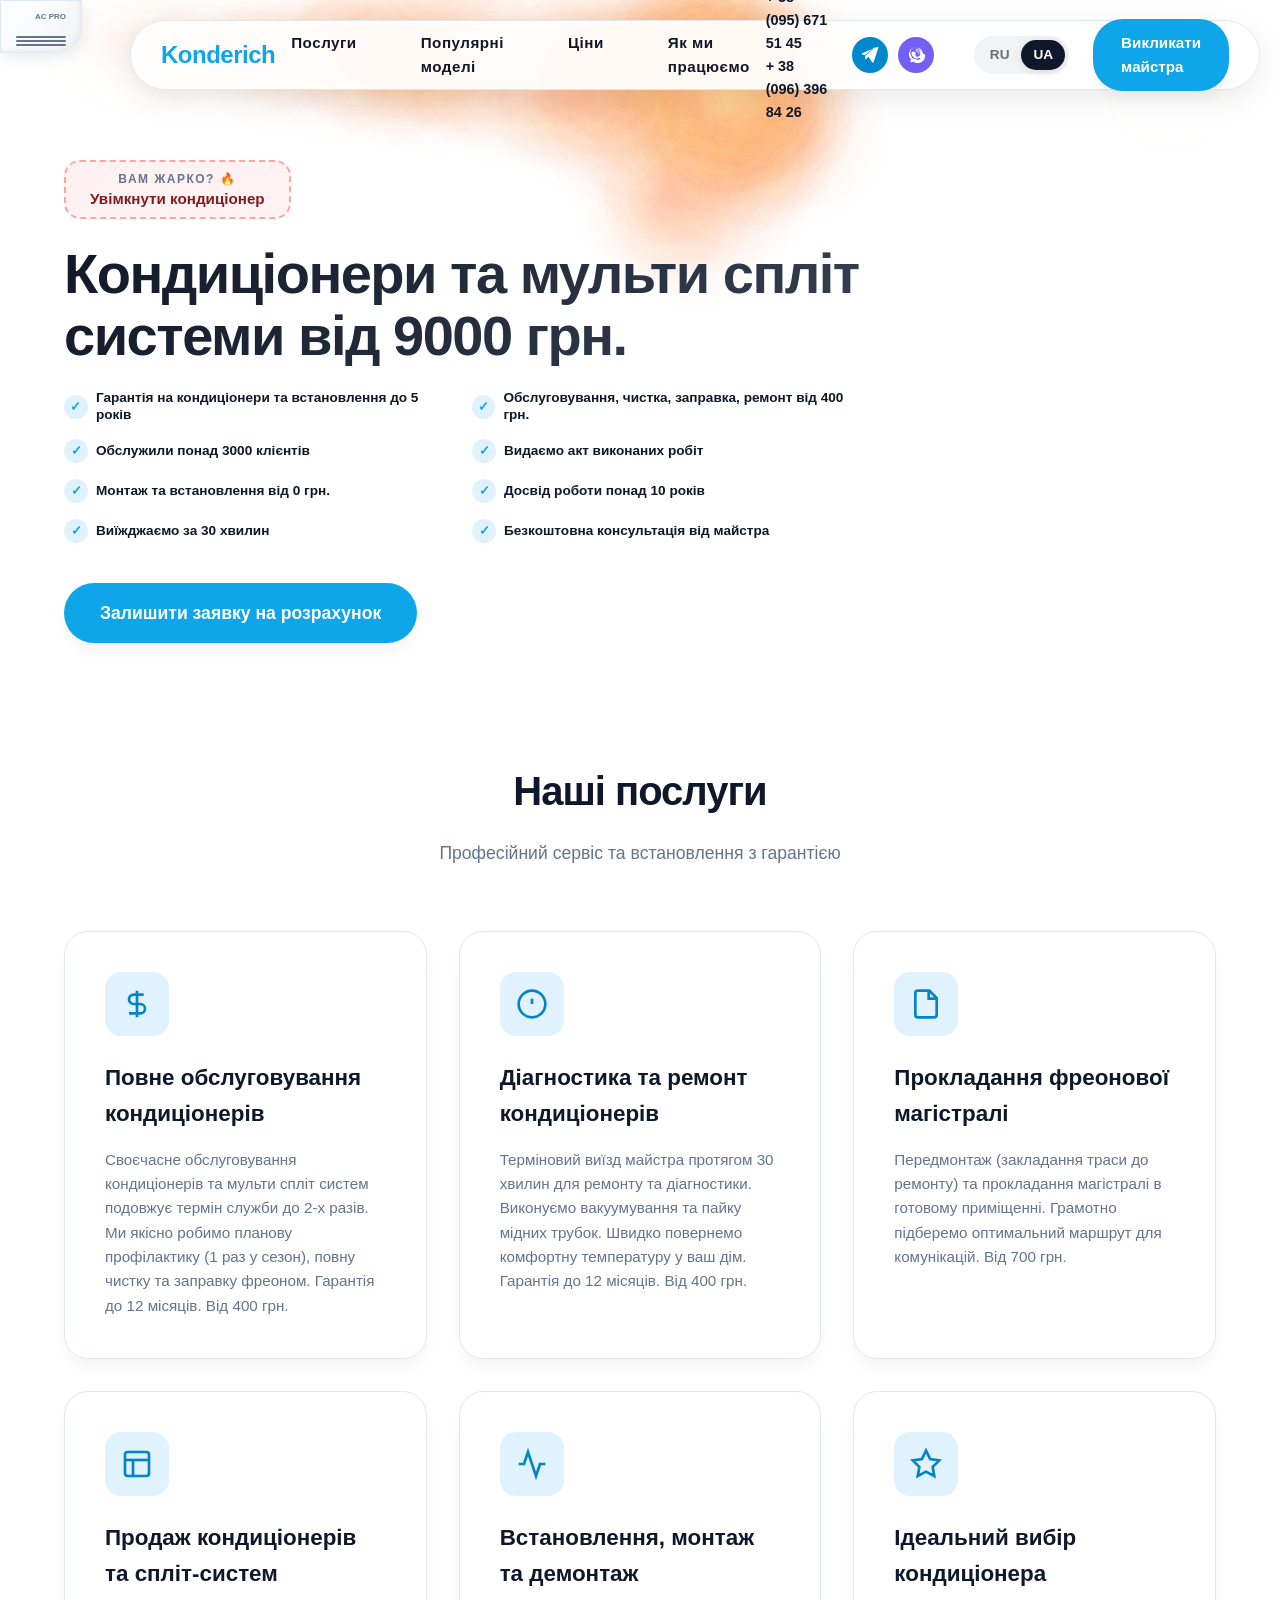
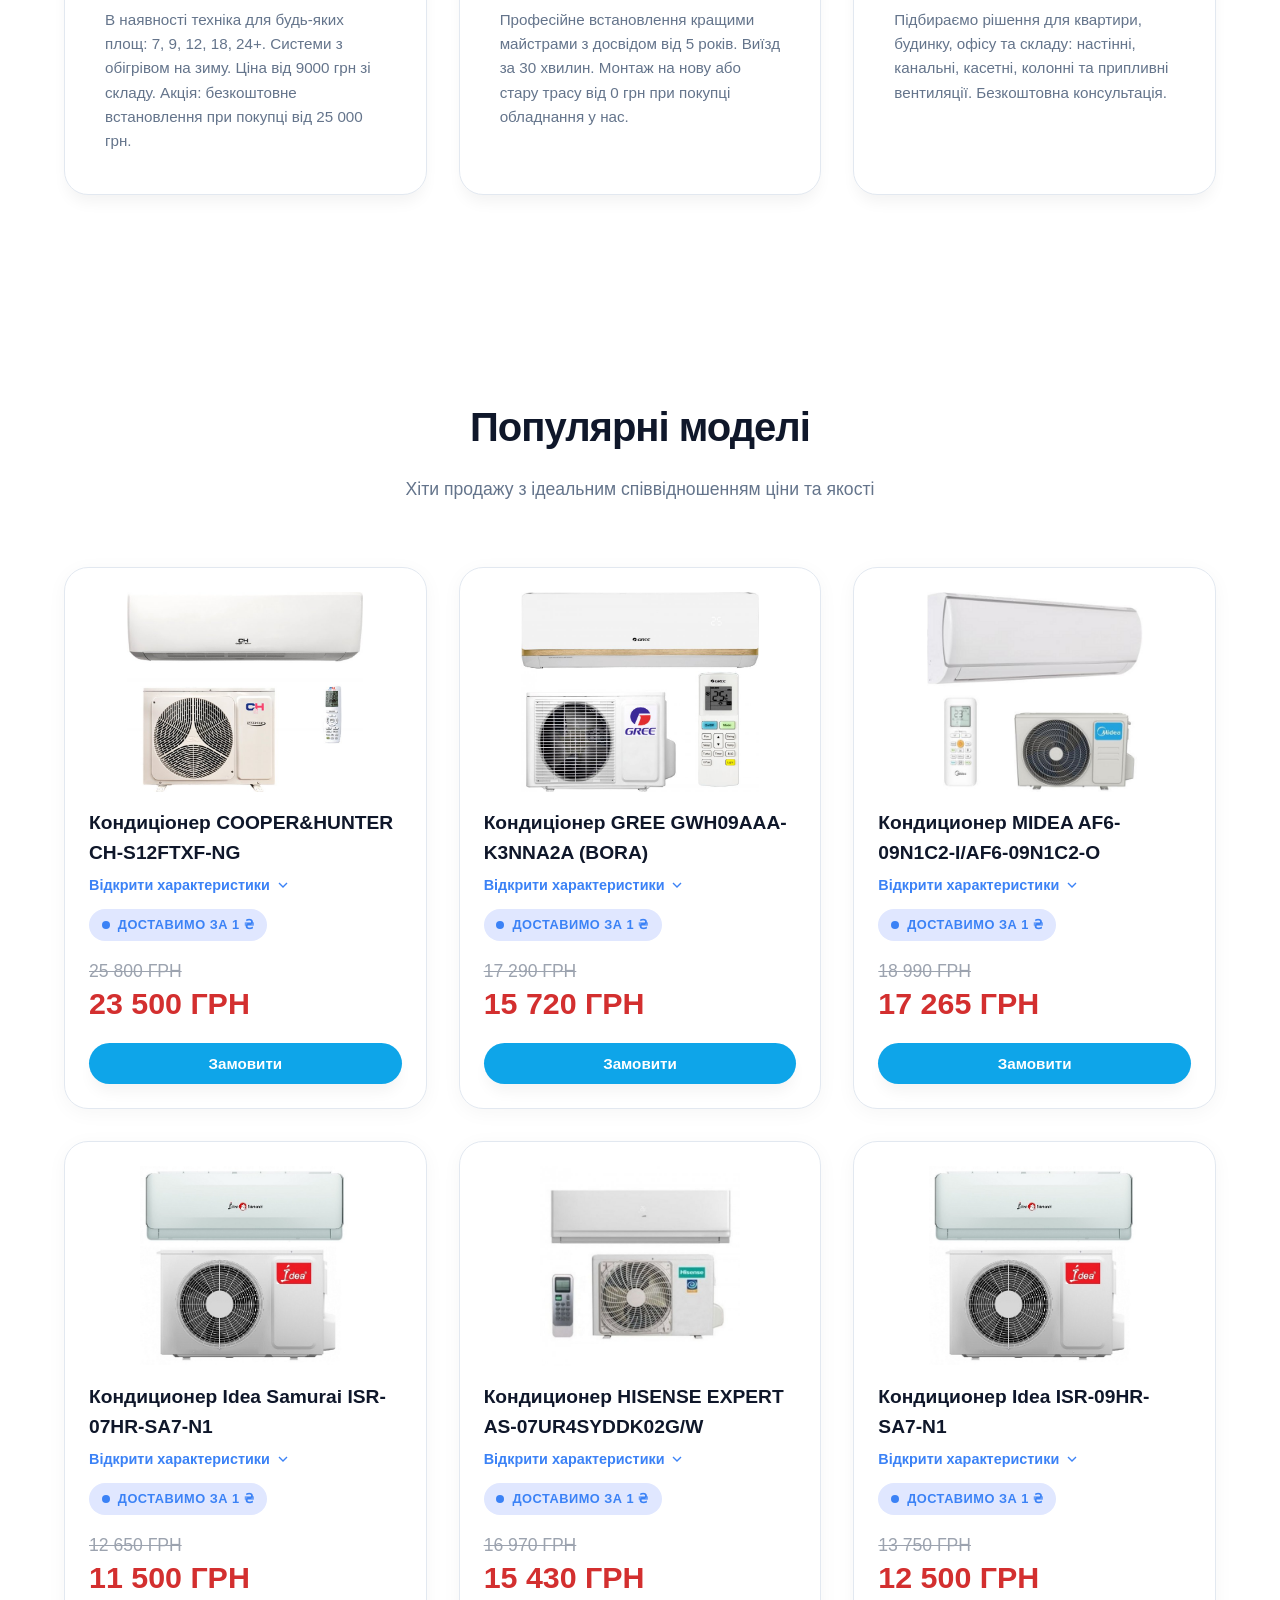
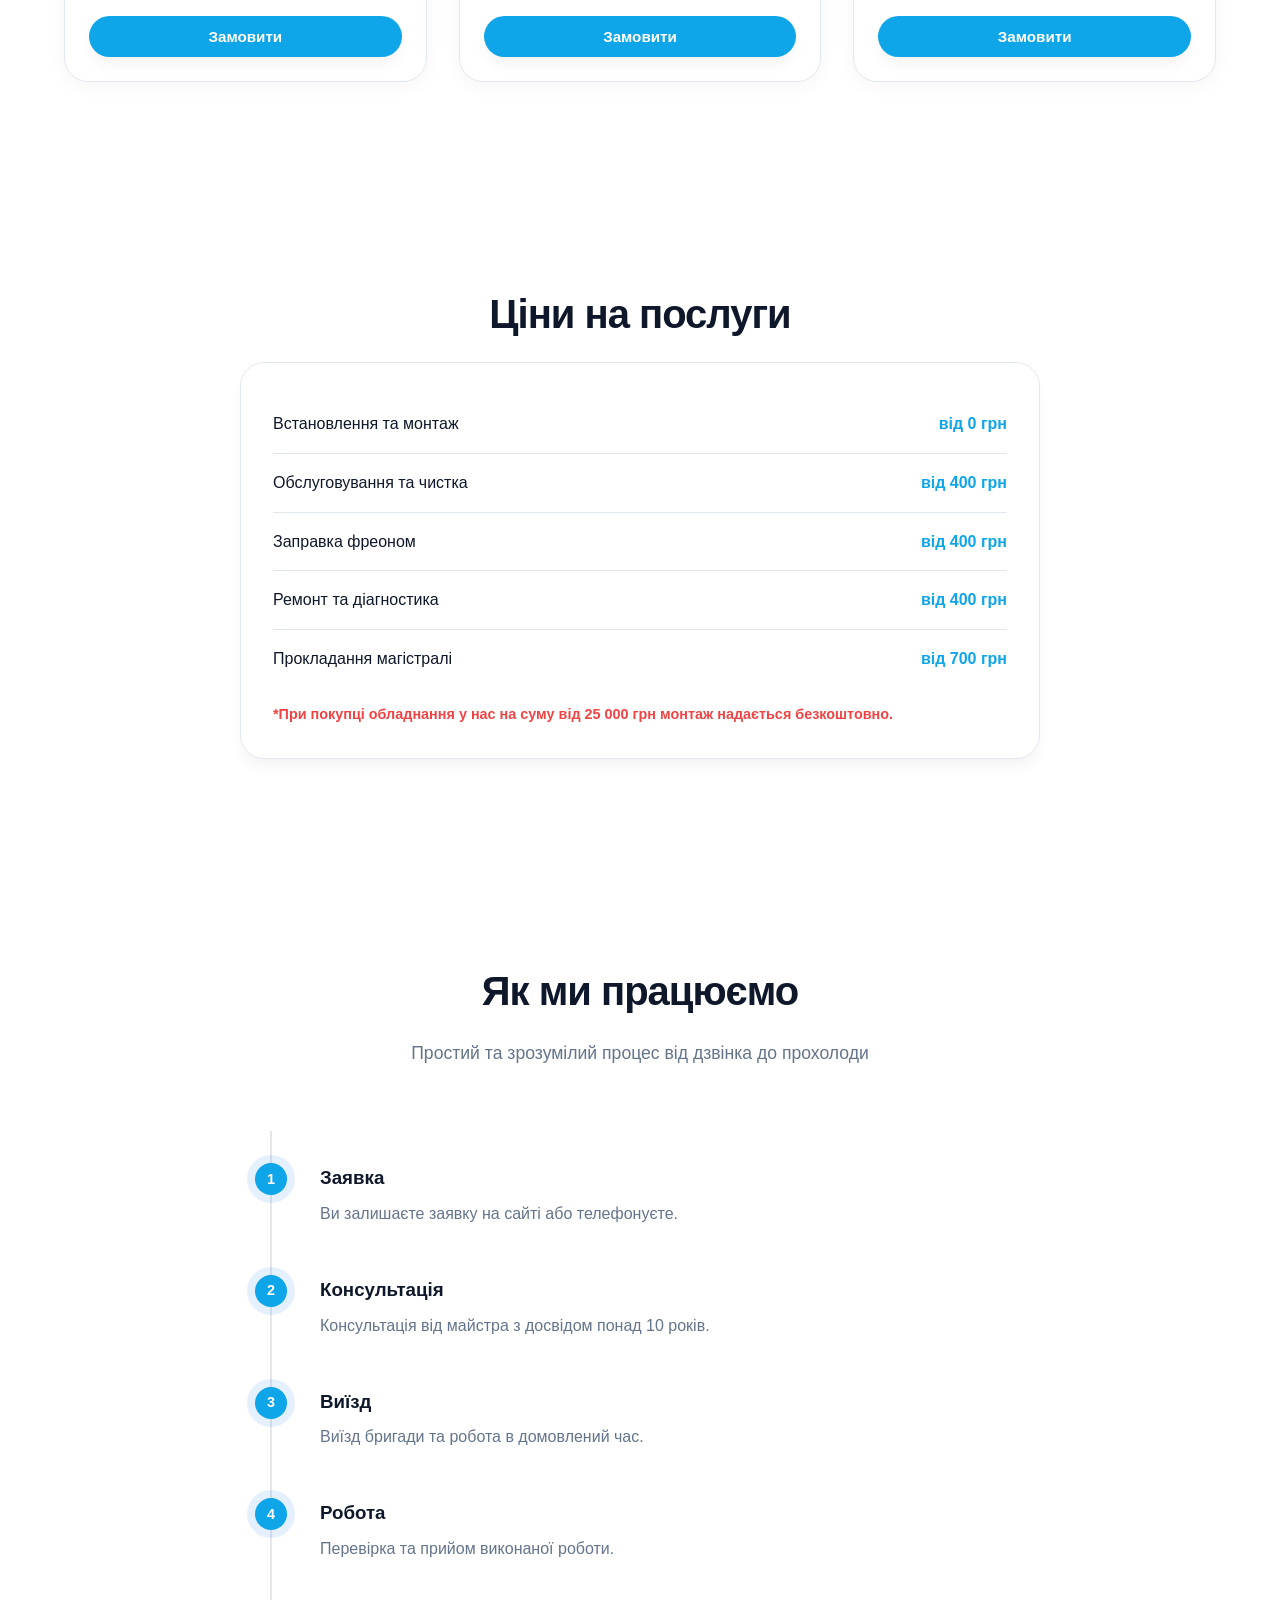
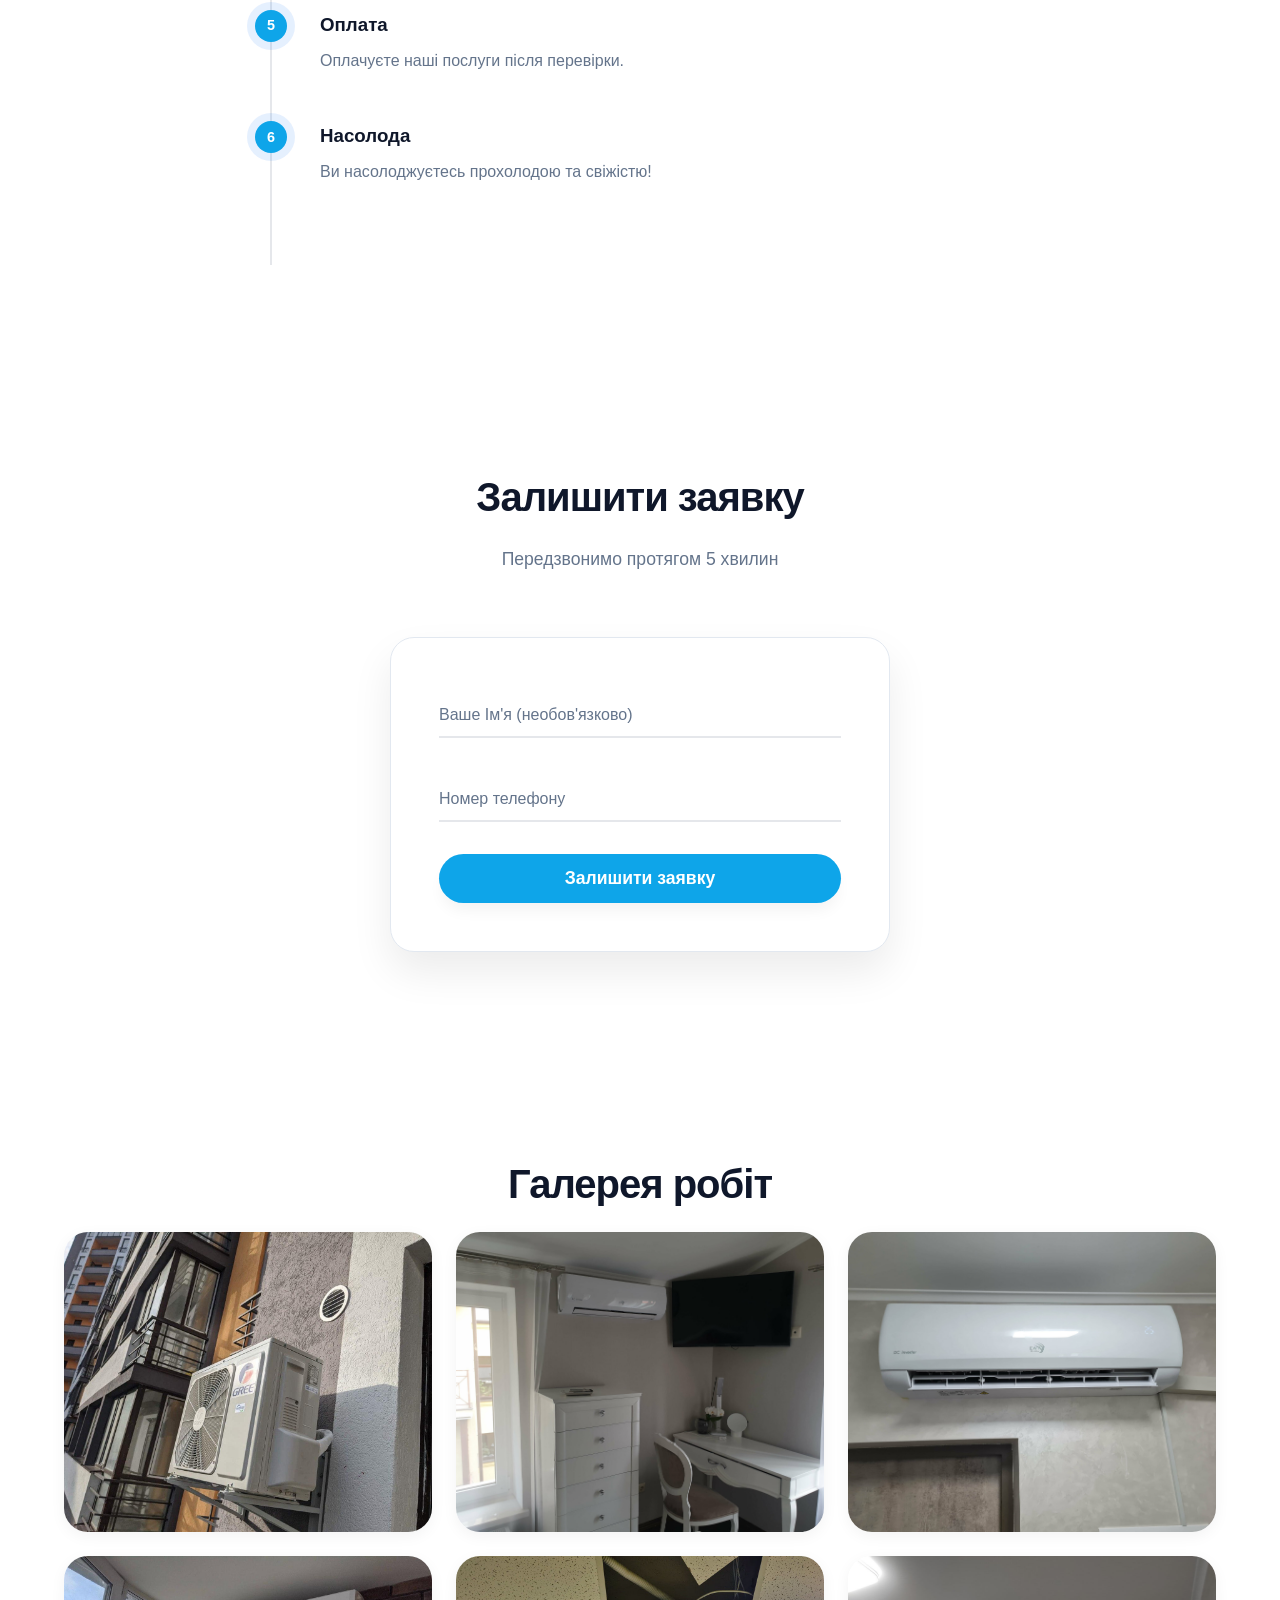
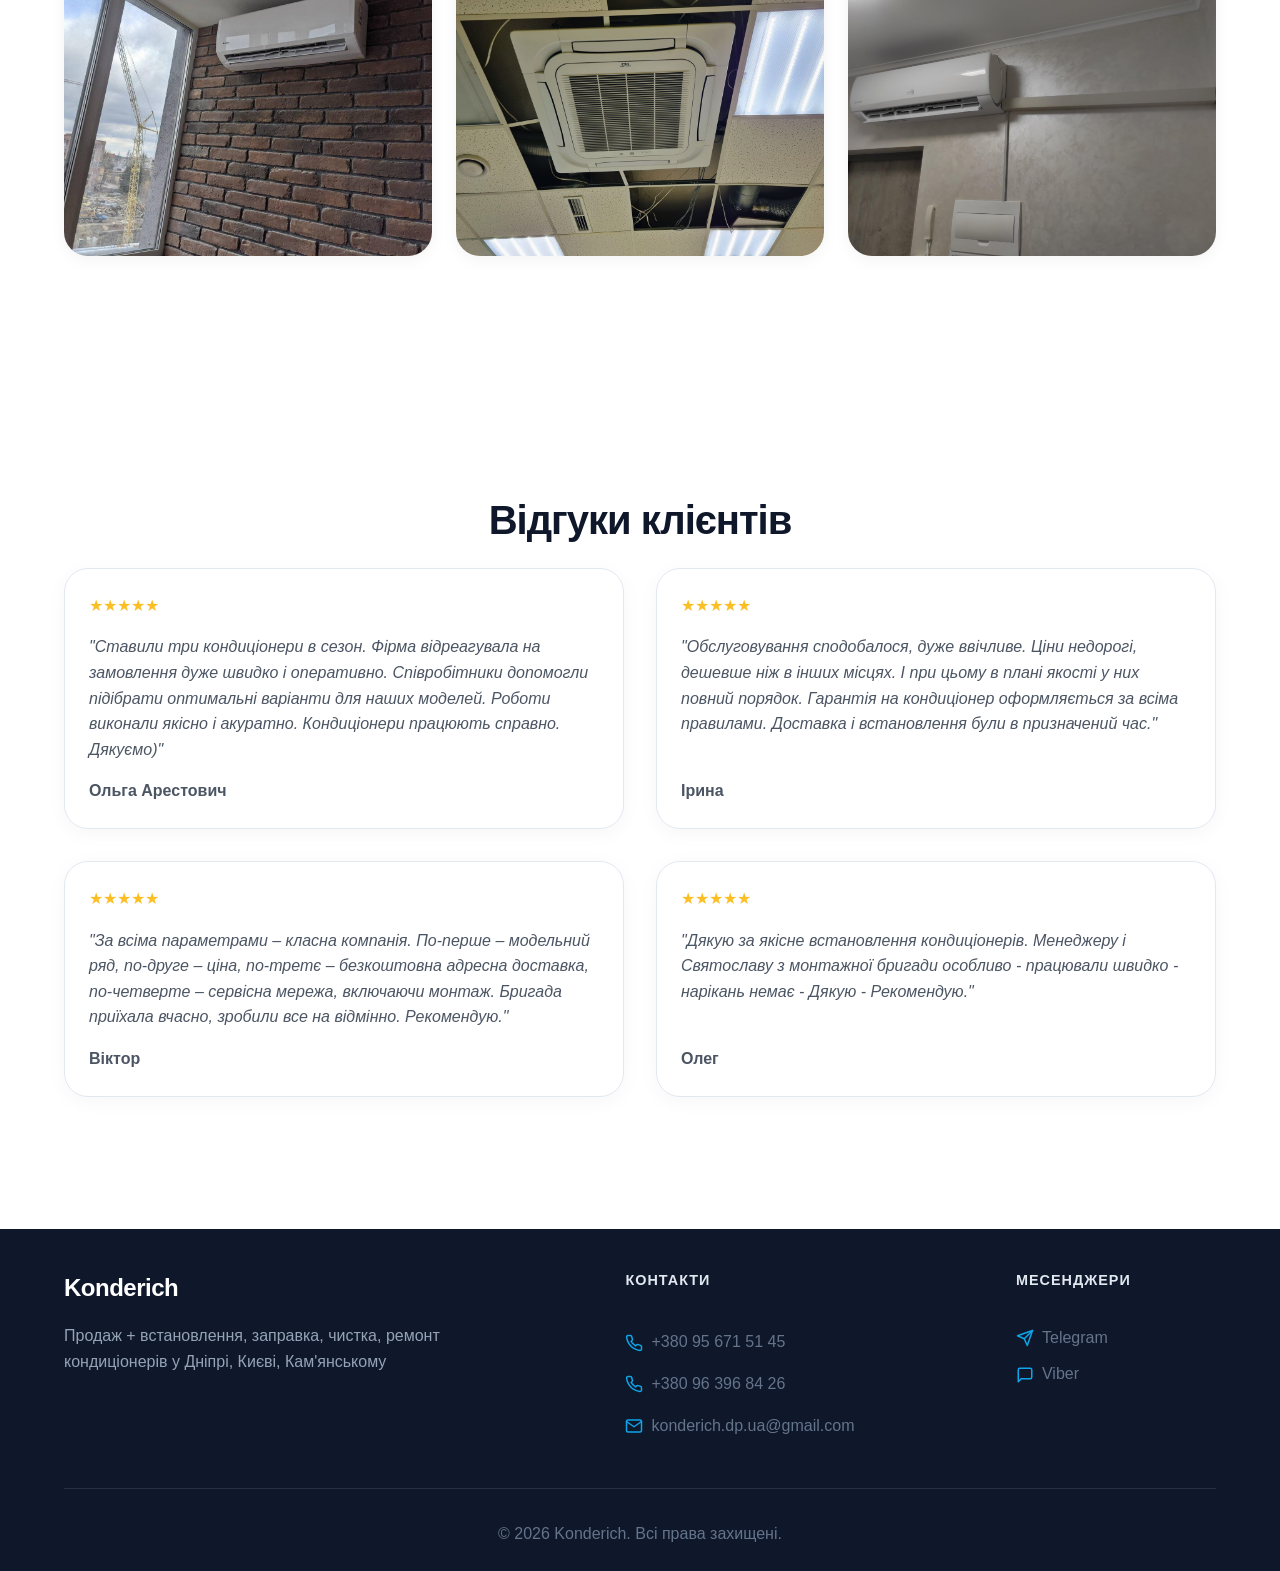
==== commit 13c35bf3: "Refactor: Redesign mobile menu, optimize SEO/Speed, remove archive" ====
--- a/ua.html
+++ b/ua.html
@@ -2,13 +2,26 @@
 <html lang="uk">
 
 <head>
+    <!-- Google Tag Manager -->
+<script>(function(w,d,s,l,i){w[l]=w[l]||[];w[l].push({'gtm.start':
+new Date().getTime(),event:'gtm.js'});var f=d.getElementsByTagName(s)[0],
+j=d.createElement(s),dl=l!='dataLayer'?'&l='+l:'';j.async=true;j.src=
+'https://www.googletagmanager.com/gtm.js?id='+i+dl;f.parentNode.insertBefore(j,f);
+})(window,document,'script','dataLayer','GTM-PLTLF88');</script>
+<!-- End Google Tag Manager -->
     <meta charset="UTF-8">
     <meta name="viewport" content="width=device-width, initial-scale=1.0, user-scalable=no">
-    <title>Кондиціонери — Встановлення, Продаж, Ремонт</title>
+    <title>Продаж + установка, заправка, чищення, ремонт кондиціонерів у Дніпрі, Києві, Кам'янському</title>
+    <link rel="icon" type="image/png" href="images/x-icon.png">
+    <meta name="description" content="Продаж, установка, чистка, заправка, ремонт кондиціонерів у Дніпрі, Києві, Кам'янському 24/7 від 400 грн.">
     <link rel="stylesheet" href="style.css?v=25">
 </head>
 
 <body>
+    <!-- Google Tag Manager (noscript) -->
+<noscript><iframe src="https://www.googletagmanager.com/ns.html?id=GTM-PLTLF88"
+height="0" width="0" style="display:none;visibility:hidden"></iframe></noscript>
+<!-- End Google Tag Manager (noscript) -->
 
     <!-- Фоновый реалистичный туман -->
     <canvas id="wind-canvas"></canvas>
@@ -77,6 +90,13 @@
                 <a href="#how" onclick="toggleMobileMenu()">Як ми працюємо</a>
             </nav>
             
+            <div class="mobile-menu-info">
+                Професійний сервіс та встановлення з гарантією.<br>Працюємо для вас без вихідних!
+            </div>
+
+            <a href="#contact" class="btn btn-primary mobile-call-btn" onclick="toggleMobileMenu()">Викликати майстра</a>
+
+            
             <div class="mobile-menu-contacts">
                 <a href="tel:+380956715145" class="mobile-phone-btn">
                     <svg viewBox="0 0 24 24" width="20" height="20" stroke="currentColor" stroke-width="2" fill="none"><path d="M22 16.92v3a2 2 0 0 1-2.18 2 19.79 19.79 0 0 1-8.63-3.07 19.5 19.5 0 0 1-6-6 19.79 19.79 0 0 1-3.07-8.67A2 2 0 0 1 4.11 2h3a2 2 0 0 1 2 1.72 12.84 12.84 0 0 0 .7 2.81 2 2 0 0 1-.45 2.11L8.09 9.91a16 16 0 0 0 6 6l1.27-1.27a2 2 0 0 1 2.11-.45 12.84 12.84 0 0 0 2.81.7A2 2 0 0 1 22 16.92z"/></svg>
@@ -203,7 +223,7 @@
                     </div>
                 <div class="models-grid fade-up">
                     <div class="model-card">
-                        <div class="model-img" style="background: white;"><img src="images/mod1.jpg" alt="COOPER&HUNTER CH-S12FTXF-NG" style="max-width: 100%; max-height: 100%; object-fit: contain; mix-blend-mode: multiply;"></div>
+                        <div class="model-img" style="background: white;"><img loading="lazy" src="images/mod1.jpg" alt="COOPER&HUNTER CH-S12FTXF-NG" style="max-width: 100%; max-height: 100%; object-fit: contain; mix-blend-mode: multiply;"></div>
                         <h3 style="font-size: 1.2rem; margin-bottom: 0.5rem; text-align: left;">Кондиціонер COOPER&HUNTER CH-S12FTXF-NG</h3>
                         <div class="model-specs-wrapper">
                             <div class="model-specs-inner">
@@ -228,7 +248,7 @@
                     </div>
 
                     <div class="model-card">
-                        <div class="model-img" style="background: white;"><img src="images/mod2.jpg" alt="GREE GWH09AAA-K3NNA2A" style="max-width: 100%; max-height: 100%; object-fit: contain; mix-blend-mode: multiply;"></div>
+                        <div class="model-img" style="background: white;"><img loading="lazy" src="images/mod2.jpg" alt="GREE GWH09AAA-K3NNA2A" style="max-width: 100%; max-height: 100%; object-fit: contain; mix-blend-mode: multiply;"></div>
                         <h3 style="font-size: 1.2rem; margin-bottom: 0.5rem; text-align: left;">Кондиціонер GREE GWH09AAA-K3NNA2A (BORA)</h3>
                         <div class="model-specs-wrapper">
                             <div class="model-specs-inner">
@@ -253,7 +273,7 @@
                     </div>
 
                     <div class="model-card">
-                        <div class="model-img" style="background: white;"><img src="images/mod3.jpg" alt="MIDEA AF6-09N1C2-I" style="max-width: 100%; max-height: 100%; object-fit: contain; mix-blend-mode: multiply;"></div>
+                        <div class="model-img" style="background: white;"><img loading="lazy" src="images/mod3.jpg" alt="MIDEA AF6-09N1C2-I" style="max-width: 100%; max-height: 100%; object-fit: contain; mix-blend-mode: multiply;"></div>
                         <h3 style="font-size: 1.2rem; margin-bottom: 0.5rem; text-align: left;">Кондиционер MIDEA AF6-09N1C2-I/AF6-09N1C2-O</h3>
                         <div class="model-specs-wrapper">
                             <div class="model-specs-inner">
@@ -278,7 +298,7 @@
                     </div>
 
                     <div class="model-card">
-                        <div class="model-img" style="background: white;"><img src="images/mod4.jpg" alt="Idea Samurai" style="max-width: 100%; max-height: 100%; object-fit: contain; mix-blend-mode: multiply;"></div>
+                        <div class="model-img" style="background: white;"><img loading="lazy" src="images/mod4.jpg" alt="Idea Samurai" style="max-width: 100%; max-height: 100%; object-fit: contain; mix-blend-mode: multiply;"></div>
                         <h3 style="font-size: 1.2rem; margin-bottom: 0.5rem; text-align: left;">Кондиционер Idea Samurai ISR-07HR-SA7-N1</h3>
                         <div class="model-specs-wrapper">
                             <div class="model-specs-inner">
@@ -303,7 +323,7 @@
                     </div>
 
                     <div class="model-card">
-                        <div class="model-img" style="background: white;"><img src="images/mod5.jpg" alt="HISENSE EXPERT" style="max-width: 100%; max-height: 100%; object-fit: contain; mix-blend-mode: multiply;"></div>
+                        <div class="model-img" style="background: white;"><img loading="lazy" src="images/mod5.jpg" alt="HISENSE EXPERT" style="max-width: 100%; max-height: 100%; object-fit: contain; mix-blend-mode: multiply;"></div>
                         <h3 style="font-size: 1.2rem; margin-bottom: 0.5rem; text-align: left;">Кондиционер HISENSE EXPERT AS-07UR4SYDDK02G/W</h3>
                         <div class="model-specs-wrapper">
                             <div class="model-specs-inner">
@@ -327,7 +347,7 @@
                     </div>
 
                     <div class="model-card">
-                        <div class="model-img" style="background: white;"><img src="images/mod6.jpg" alt="Idea ISR-09HR" style="max-width: 100%; max-height: 100%; object-fit: contain; mix-blend-mode: multiply;"></div>
+                        <div class="model-img" style="background: white;"><img loading="lazy" src="images/mod6.jpg" alt="Idea ISR-09HR" style="max-width: 100%; max-height: 100%; object-fit: contain; mix-blend-mode: multiply;"></div>
                         <h3 style="font-size: 1.2rem; margin-bottom: 0.5rem; text-align: left;">Кондиционер Idea ISR-09HR-SA7-N1</h3>
                         <div class="model-specs-wrapper">
                             <div class="model-specs-inner">
@@ -359,20 +379,20 @@
 <!-- Ціни -->
         <section id="prices">
             <h2 class="section-title fade-up">Ціни на послуги</h2>
-            <div style="max-width: 800px; margin: 0 auto; background: #ffffff; border: 1px solid #e5e7eb; border-radius: 20px; box-shadow: 0 10px 30px rgba(0,0,0,0.05); padding: 2rem;" class="fade-up">
-                <div style="display: flex; justify-content: space-between; padding: 1rem 0; border-bottom: 1px solid #f3f4f6;">
+            <div style="max-width: 800px; margin: 0 auto; background: var(--bg-main); border: 1px solid var(--border-glass); border-radius: var(--radius-lg); box-shadow: var(--shadow-md); padding: 2rem;" class="fade-up">
+                <div style="display: flex; justify-content: space-between; padding: 1rem 0; border-bottom: 1px solid var(--border-glass);">
                     <span style="font-weight: 500;">Встановлення та монтаж</span>
                     <span style="font-weight: 700; color: var(--primary);">від 0 грн</span>
                 </div>
-                <div style="display: flex; justify-content: space-between; padding: 1rem 0; border-bottom: 1px solid #f3f4f6;">
+                <div style="display: flex; justify-content: space-between; padding: 1rem 0; border-bottom: 1px solid var(--border-glass);">
                     <span style="font-weight: 500;">Обслуговування та чистка</span>
                     <span style="font-weight: 700; color: var(--primary);">від 400 грн</span>
                 </div>
-                <div style="display: flex; justify-content: space-between; padding: 1rem 0; border-bottom: 1px solid #f3f4f6;">
+                <div style="display: flex; justify-content: space-between; padding: 1rem 0; border-bottom: 1px solid var(--border-glass);">
                     <span style="font-weight: 500;">Заправка фреоном</span>
                     <span style="font-weight: 700; color: var(--primary);">від 400 грн</span>
                 </div>
-                <div style="display: flex; justify-content: space-between; padding: 1rem 0; border-bottom: 1px solid #f3f4f6;">
+                <div style="display: flex; justify-content: space-between; padding: 1rem 0; border-bottom: 1px solid var(--border-glass);">
                     <span style="font-weight: 500;">Ремонт та діагностика</span>
                     <span style="font-weight: 700; color: var(--primary);">від 400 грн</span>
                 </div>
@@ -446,12 +466,12 @@
         <section id="gallery" style="position: relative;">
             <h2 class="section-title fade-up">Галерея робіт</h2>            
             <div class="gallery-container fade-up">
-                <div class="gallery-item"><img src="images/gal1.jpg" alt="Фото 1"></div>
-                <div class="gallery-item"><img src="images/gal2.jpg" alt="Фото 2"></div>
-                <div class="gallery-item"><img src="images/gal3.jpg" alt="Фото 3"></div>
-                <div class="gallery-item"><img src="images/gal4.jpg" alt="Фото 4"></div>
-                <div class="gallery-item"><img src="images/gal5.jpeg" alt="Фото 5"></div>
-                <div class="gallery-item"><img src="images/gal6.jpg" alt="Фото 6"></div>
+                <div class="gallery-item"><img loading="lazy" src="images/gal1.jpg" alt="Фото 1"></div>
+                <div class="gallery-item"><img loading="lazy" src="images/gal2.jpg" alt="Фото 2"></div>
+                <div class="gallery-item"><img loading="lazy" src="images/gal3.jpg" alt="Фото 3"></div>
+                <div class="gallery-item"><img loading="lazy" src="images/gal4.jpg" alt="Фото 4"></div>
+                <div class="gallery-item"><img loading="lazy" src="images/gal5.jpeg" alt="Фото 5"></div>
+                <div class="gallery-item"><img loading="lazy" src="images/gal6.jpg" alt="Фото 6"></div>
             </div>
             
             <div class="swipe-arrows-container">
@@ -528,7 +548,7 @@
                     </a>
                 </div>
             </div>
-            <div style="text-align: center; color: #64748b; padding-top: 2rem; border-top: 1px solid rgba(255,255,255,0.1); margin-top: 2rem;">
+            <div style="text-align: center; color: #64748b; padding-top: 2rem; border-top: 1px solid rgba(255, 255, 255, 0.1); margin-top: 2rem;">
                 © 2026 Konderich. Всі права захищені.
             </div>
         </footer>
@@ -807,15 +827,18 @@
             status.className = '';
             
             try {
-                // Имитация задержки сети для демонстрации (1 секунда)
-                await new Promise(resolve => setTimeout(resolve, 1000));
+                const response = await fetch('telegram.php', {
+                    method: 'POST',
+                    body: new FormData(form)
+                });
                 
-                // ЗАХАРДКОЖЕНО: Всегда считаем отправку успешной для теста UI
-                // В будущем здесь снова будет: const response = await fetch('telegram.php', ...);
-                
-                // Показываем красивое модальное окно успеха
-                document.getElementById('success-overlay').classList.add('active');
-                form.reset();
+                if (response.ok) {
+                    // Redirect to ?success to trigger old GTM tracking perfectly
+                    window.location.href = "?success";
+                    return;
+                } else {
+                    throw new Error('Server error');
+                }
             } catch (error) {
                 status.style.display = 'block';
                 status.style.color = '#ef4444';
@@ -837,6 +860,18 @@
             window.scrollTo({ top: 0, behavior: 'smooth' });
         }
     </script>
+
+    <script>
+        document.addEventListener("DOMContentLoaded", () => {
+            if (window.location.search.includes('success')) {
+                document.getElementById('success-overlay').classList.add('active');
+                // Clean url after 3 seconds so GTM has plenty of time to track the pageview
+                setTimeout(() => {
+                    window.history.replaceState({}, document.title, window.location.pathname);
+                }, 3000);
+            }
+        });
+    </script>
 </body>
 
 </html>
--- a/style.css
+++ b/style.css
@@ -9,20 +9,35 @@
     outline: none !important;
 }
 
-@import url('https://fonts.googleapis.com/css2?family=Geist:wght@300;400;500;600;700&display=swap');
+
 
 :root {
-    --primary: #0070f3;
-    --primary-light: #3291ff;
-    --primary-dark: #0761d1;
-    --accent: #00dfd8;
-    --text-main: #111827;
-    --text-muted: #6b7280;
+    /* Color Palette: Neutral-Cool (Sky Blue & Slate) */
+    --primary: #0ea5e9;
+    --primary-light: #38bdf8;
+    --primary-dark: #0284c7;
+    --primary-soft: #e0f2fe;
+    
+    --text-main: #0f172a;
+    --text-muted: #64748b;
+    
     --bg-main: #ffffff;
-    --bg-glass: #ffffff;
-    --border-glass: #e5e7eb;
-    --shadow-glass: 0 10px 30px rgba(0, 0, 0, 0.05);
-    --transition: all 0.4s cubic-bezier(0.16, 1, 0.3, 1);
+    --bg-glass: rgba(255, 255, 255, 0.9);
+    --border-glass: #e2e8f0;
+    
+    /* Unified Shapes & Shadows */
+    --radius-sm: 8px;
+    --radius-md: 16px;
+    --radius-lg: 24px;
+    --radius-btn: 30px;
+    
+    --shadow-sm: 0 4px 6px -1px rgba(0, 0, 0, 0.05);
+    --shadow-md: 0 10px 15px -3px rgba(0, 0, 0, 0.05);
+    --shadow-lg: 0 20px 25px -5px rgba(0, 0, 0, 0.05);
+    --shadow-hover: 0 20px 40px -10px rgba(14, 165, 233, 0.25);
+    
+    /* Smooth Transitions */
+    --transition: all 0.3s ease-out;
 }
 
 
@@ -37,7 +52,7 @@
     scroll-behavior: smooth;
     font-family: 'Geist', -apple-system, sans-serif;
     color: var(--text-main);
-    background-color: var(--bg-main);
+    background-color: white;
 }
 
 body {
@@ -77,10 +92,10 @@
 .ac-body { width: 50px; height: 15px; position: relative; }
 .ac-louvers {
     position: absolute; bottom: -4px; right: 0; width: 100%; height: 10px;
-    display: flex; flex-direction: column; gap: 2px; transform: rotate(5deg);
-}
-.louver { width: 100%; height: 2px; background: #cbd5e1; border-radius: 1px; }
-.ac-label { font-size: 0.5rem; color: #94a3b8; font-weight: 700; text-align: right; margin-bottom: 3px; }
+    display: flex; flex-direction: column; gap: 2px; transform: rotate(0deg);
+}
+.louver { width: 100%; height: 2px; background: var(--text-muted); border-radius: 1px; }
+.ac-label { font-size: 0.5rem; color: var(--text-muted); font-weight: 700; text-align: right; margin-bottom: 3px; }
 
 /* Удален mini-toggle */
 
@@ -130,13 +145,17 @@
 .nav-links a {
     text-decoration: none;
     color: var(--text-main);
-    font-weight: 500;
+    font-weight: 600;
     font-size: 0.95rem;
-    transition: color 0.3s;
+    letter-spacing: 0.5px;
+    padding: 8px 16px;
+    border-radius: 20px;
+    transition: all 0.3s ease;
 }
 
 .nav-links a:hover {
-    color: var(--primary);
+    color: var(--primary-dark);
+    background: var(--primary-soft);
 }
 
 .header-contacts {
@@ -169,7 +188,7 @@
     height: 36px;
     flex: 0 0 36px;
     border-radius: 50%;
-    background: #f3f4f6;
+    background: var(--bg-glass);
     display: flex;
     align-items: center;
     justify-content: center;
@@ -197,15 +216,16 @@
 }
 
 .btn-primary {
-    background: #111827;
+    background: var(--primary);
     color: white;
-    box-shadow: 0 8px 20px rgba(0, 0, 0, 0.15);
+    border-radius: var(--radius-btn);
+    box-shadow: var(--shadow-md);
 }
 
 .btn-primary:hover {
-    background: #374151;
-    transform: translateY(-2px);
-    box-shadow: 0 12px 25px rgba(0, 0, 0, 0.2);
+    background: var(--primary-dark);
+    transform: translateY(-3px);
+    box-shadow: var(--shadow-hover);
 }
 
 /* Interactive Demo Button */
@@ -240,7 +260,7 @@
     animation: pulse-hot 2s infinite;
 }
 .interactive-demo-btn:hover {
-    background: #ffffff;
+    background: var(--bg-main);
     border-color: #ef4444;
     animation: none;
     transform: translateY(-3px) scale(1.04);
@@ -340,7 +360,7 @@
     justify-content: center;
     width: 24px;
     height: 24px;
-    background: rgba(0, 112, 243, 0.1);
+    background: var(--primary-soft);
     color: var(--primary);
     border-radius: 50%;
     font-size: 0.8rem;
@@ -359,31 +379,31 @@
 
 .services-grid .service-card {
     min-width: 0;
-    background: #ffffff;
-    border: 1px solid #e5e7eb;
-    border-radius: 24px;
+    background: var(--bg-main);
+    border: 1px solid var(--border-glass);
+    border-radius: var(--radius-lg);
     padding: 2.5rem;
-    transition: all 0.4s cubic-bezier(0.16, 1, 0.3, 1);
-    box-shadow: 0 10px 30px rgba(0,0,0,0.03);
+    transition: var(--transition);
+    box-shadow: var(--shadow-md);
 }
 
 .service-card:hover {
     transform: translateY(-10px) scale(1.02);
-    box-shadow: 0 25px 50px rgba(0, 112, 243, 0.15);
-    border-color: rgba(0, 112, 243, 0.3);
+    box-shadow: var(--shadow-hover);
+    border-color: var(--primary);
 }
 
 .service-icon {
     width: 64px;
     height: 64px;
     border-radius: 16px;
-    background: linear-gradient(135deg, #e0f2fe 0%, #bae6fd 100%);
+    background: var(--primary-soft);
     display: flex;
     align-items: center;
     justify-content: center;
     margin-bottom: 1.5rem;
     color: var(--primary-dark);
-    transition: all 0.4s ease;
+    transition: var(--transition);
 }
 
 .service-card:hover .service-icon {
@@ -443,9 +463,9 @@
     
 }
 .model-card {
-    background: #ffffff;
-    border: 1px solid #e5e7eb;
-    border-radius: 20px;
+    background: var(--bg-main);
+    border: 1px solid var(--border-glass);
+    border-radius: var(--radius-lg);
     padding: 1.5rem;
     box-shadow: 0 4px 20px rgba(0,0,0,0.04);
     text-align: center;
@@ -469,7 +489,7 @@
     opacity: 0;
     visibility: hidden;
     transition: all 0.3s ease;
-    border-radius: 20px;
+    border-radius: var(--radius-lg);
     display: flex;
     flex-direction: column;
     justify-content: flex-start;
@@ -545,7 +565,7 @@
     z-index: 11;
 }
 .model-card h3 {
-    color: #111827;
+    color: var(--text-main);
     font-weight: 700;
 }
 .model-card p {
@@ -554,7 +574,7 @@
 .model-img {
     width: 100%;
     height: 200px;
-    background: #f3f4f6;
+    background: var(--bg-glass);
     border-radius: 12px;
     margin-bottom: 1rem;
     display: flex;
@@ -616,11 +636,11 @@
 .form-container {
     max-width: 500px;
     margin: 0 auto;
-    background: #ffffff;
+    background: var(--bg-main);
     padding: 3rem;
-    border-radius: 24px;
+    border-radius: var(--radius-lg);
     box-shadow: 0 20px 40px rgba(0,0,0,0.08);
-    border: 1px solid #e5e7eb;
+    border: 1px solid var(--border-glass);
 }
 
 .form-group {
@@ -673,8 +693,8 @@
 
 .gallery-item {
     height: 300px;
-    border-radius: 20px;
-    background: #f3f4f6;
+    border-radius: var(--radius-lg);
+    background: var(--bg-glass);
     overflow: hidden;
     position: relative;
     box-shadow: 0 4px 15px rgba(0,0,0,0.05);
@@ -720,14 +740,14 @@
 }
 
 .footer h4 { margin-bottom: 1.5rem; color: #e2e8f0; }
-.footer p, .footer a { color: #94a3b8; text-decoration: none; line-height: 1.8; display: block; }
+.footer p, .footer a { color: var(--text-muted); text-decoration: none; line-height: 1.8; display: block; }
 .footer a:hover { color: white; }
 
 /* Animated Footer Links */
 .footer-contact-link {
     display: inline-flex !important;
     align-items: center;
-    color: #94a3b8 !important;
+    color: var(--text-muted) !important;
     text-decoration: none;
     transition: all 0.3s cubic-bezier(0.16, 1, 0.3, 1);
     transform-origin: left center; /* changed to left center */
@@ -875,135 +895,41 @@
     z-index: 1001;
 }
 
-.mobile-menu-overlay {
-    position: fixed;
-    top: 0;
-    left: 0;
-    width: 100%;
-    height: 100vh;
-    background: rgba(255, 255, 255, 0.98);
-    backdrop-filter: blur(20px);
-    z-index: 1000;
-    display: flex;
-    flex-direction: column;
-    justify-content: center;
-    align-items: center;
-    clip-path: circle(0px at top right);
-    transition: clip-path 0.6s cubic-bezier(0.85, 0, 0.15, 1);
-    pointer-events: none;
-}
-
-.mobile-menu-overlay.active {
-    clip-path: circle(150% at top right);
-    pointer-events: auto;
-}
+
+
+
 
 body.no-scroll {
     overflow: hidden;
 }
 
-.close-menu-btn {
-    position: absolute;
-    top: 30px;
-    right: 30px;
-    background: #f3f4f6;
-    border: none;
-    width: 44px;
-    height: 44px;
-    border-radius: 50%;
-    font-size: 2rem;
-    line-height: 1;
-    color: var(--text-main);
-    cursor: pointer;
-    display: flex;
-    align-items: center;
-    justify-content: center;
-    transition: background 0.3s;
-}
+
 .close-menu-btn:active {
     background: #e5e7eb;
 }
 
-.mobile-nav-links {
-    display: flex;
-    flex-direction: column;
-    align-items: center;
-    width: 80%;
-    margin-bottom: 3rem;
-}
-
-.mobile-nav-links a {
-    width: 100%;
-    text-align: center;
-    font-size: 1.6rem;
-    font-weight: 700;
-    color: var(--text-main);
-    text-decoration: none;
-    padding: 1.2rem 0;
-    border-bottom: 1px solid rgba(0,0,0,0.05);
-    transition: color 0.3s, transform 0.3s;
-    opacity: 0;
-    transform: translateY(20px);
-}
-
-.mobile-menu-overlay.active .mobile-nav-links a {
-    opacity: 1;
-    transform: translateY(0);
-    transition: opacity 0.5s ease, transform 0.5s ease;
-}
+
+
+
+
+.mobile-menu-overlay.active 
 
 .mobile-menu-overlay.active .mobile-nav-links a:nth-child(1) { transition-delay: 0.1s; }
 .mobile-menu-overlay.active .mobile-nav-links a:nth-child(2) { transition-delay: 0.2s; }
 .mobile-menu-overlay.active .mobile-nav-links a:nth-child(3) { transition-delay: 0.3s; }
 .mobile-menu-overlay.active .mobile-nav-links a:nth-child(4) { transition-delay: 0.4s; }
 
-.mobile-nav-links a:hover, .mobile-nav-links a:active {
-    color: var(--primary);
-    transform: scale(1.05);
-}
-
-.mobile-menu-contacts {
-    display: flex;
-    flex-direction: column;
-    align-items: center;
-    width: 80%;
-    gap: 1rem;
-    opacity: 0;
-    transform: translateY(20px);
-}
-
-.mobile-menu-overlay.active .mobile-menu-contacts {
-    opacity: 1;
-    transform: translateY(0);
-    transition: opacity 0.5s ease 0.5s, transform 0.5s ease 0.5s;
-}
-
-.mobile-phone-btn {
-    display: flex;
-    align-items: center;
-    justify-content: center;
-    gap: 10px;
-    width: 100%;
-    background: #f8fafc;
-    border: 1px solid #e2e8f0;
-    padding: 1rem;
-    border-radius: 16px;
-    font-size: 1.2rem;
-    font-weight: 700;
-    color: var(--text-main);
-    text-decoration: none;
-    transition: all 0.3s ease;
-}
-
-.mobile-phone-btn svg {
-    color: var(--primary);
-}
-
-.mobile-phone-btn:active {
-    background: #f1f5f9;
-    border-color: #cbd5e1;
-    transform: scale(0.98);
-}
+
+
+
+
+.mobile-menu-overlay.active 
+
+
+
+
+
+
 
 @media (max-width: 992px) {
 
@@ -1210,7 +1136,7 @@
     align-items: center;
     opacity: 0;
     visibility: hidden;
-    transition: all 0.4s ease;
+    transition: var(--transition);
 }
 
 .success-overlay.active {
@@ -1221,12 +1147,12 @@
 .success-modal {
     background: white;
     padding: 3rem 2rem;
-    border-radius: 20px;
+    border-radius: var(--radius-lg);
     text-align: center;
     max-width: 400px;
     width: 90%;
     transform: translateY(20px) scale(0.95);
-    transition: all 0.4s cubic-bezier(0.16, 1, 0.3, 1);
+    transition: var(--transition);
     box-shadow: 0 25px 50px -12px rgba(0, 0, 0, 0.25);
 }
 
@@ -1278,7 +1204,7 @@
     display: flex;
     align-items: center;
     background: rgba(15, 23, 42, 0.05);
-    border-radius: 20px;
+    border-radius: var(--radius-lg);
     padding: 4px;
     margin-left: 1rem;
 }
@@ -1325,7 +1251,7 @@
 }
 
 .mobile-menu-overlay .lang-switcher a {
-    color: white;
+    color: var(--text-main);
 }
 
 .mobile-menu-overlay .lang-switcher a.active {
@@ -1334,3 +1260,220 @@
 }
 
 * {
+
+@media (max-width: 992px) {
+    /* --- NEW MOBILE HEADER --- */
+    .header {
+        top: 0 !important;
+        left: 0 !important;
+        right: 0 !important;
+        border-radius: 0 !important;
+        background: var(--bg-main) !important; /* solid white */
+        backdrop-filter: none !important;
+        -webkit-backdrop-filter: none !important;
+        border: none !important;
+        border-bottom: 1px solid var(--border-glass) !important;
+        box-shadow: var(--shadow-sm) !important;
+        height: 60px !important;
+        padding: 0 15px !important;
+        display: flex;
+        justify-content: space-between;
+        align-items: center;
+        z-index: 1000 !important;
+    }
+
+    .ac-unit {
+        top: 60px !important;
+        left: 0 !important;
+        z-index: 99 !important; /* below the header */
+        border-radius: 0 0 15px 0 !important;
+    }
+    
+    /* Make hero padding larger so it doesn't get hidden behind AC */
+    .hero {
+        padding-top: 180px !important; 
+    }
+
+    .nav-links, .socials, .lang-switcher, .header-contacts .btn {
+        display: none !important;
+    }
+
+    .header-contacts {
+        display: none !important;
+        gap: 15px !important;
+        align-items: center !important;
+    }
+
+    .header-contacts .phones {
+        display: flex !important;
+        flex-direction: column;
+        align-items: flex-end;
+        font-size: 0.8rem !important;
+    }
+
+    .header-contacts .phones a {
+        color: var(--primary-dark);
+        font-weight: 700;
+        font-size: 0.9rem;
+        background: var(--primary-soft);
+        padding: 6px 14px;
+        border-radius: 20px;
+        text-decoration: none;
+        letter-spacing: 0.5px;
+        box-shadow: inset 0 0 0 1px rgba(14, 165, 233, 0.2);
+    }
+
+    /* Hide the second phone number on mobile header to save space, show only first */
+    .header-contacts .phones a:nth-child(2) {
+        display: none !important;
+    }
+    
+    .burger-btn {
+        display: flex !important;
+        margin-left: 10px;
+        align-items: center;
+        justify-content: center;
+        background: none;
+        border: none;
+        color: var(--text-main);
+    }
+}
+
+/* ENHANCED MOBILE MENU */
+.mobile-menu-overlay {
+    position: fixed;
+    top: 0;
+    left: 0;
+    width: 100%;
+    height: 100vh;
+    background: rgba(255, 255, 255, 0.95);
+    backdrop-filter: blur(15px);
+    -webkit-backdrop-filter: blur(15px);
+    z-index: 99999 !important; /* Above everything, including AC unit */
+    display: flex;
+    flex-direction: column;
+    justify-content: center;
+    align-items: center;
+    opacity: 0;
+    visibility: hidden;
+    transition: var(--transition);
+    padding: 2rem;
+}
+
+.mobile-menu-overlay.active {
+    opacity: 1;
+    visibility: visible;
+}
+
+.close-menu-btn {
+    position: absolute;
+    top: 20px;
+    right: 20px;
+    background: rgba(14, 165, 233, 0.1);
+    color: var(--text-main);
+    border: none;
+    font-size: 2rem;
+    width: 50px;
+    height: 50px;
+    border-radius: 50%;
+    cursor: pointer;
+    display: flex;
+    align-items: center;
+    justify-content: center;
+    transition: var(--transition);
+}
+
+.close-menu-btn:active {
+    background: rgba(14, 165, 233, 0.2);
+    transform: scale(0.9);
+}
+
+.mobile-nav-links {
+    display: flex;
+    flex-direction: column;
+    gap: 1.5rem;
+    text-align: center;
+    width: 100%;
+}
+
+.mobile-nav-links a {
+    color: var(--text-main);
+    font-size: 1.8rem;
+    font-weight: 700;
+    text-decoration: none;
+    letter-spacing: -0.5px;
+    transition: var(--transition);
+}
+
+.mobile-nav-links a:active {
+    color: var(--primary);
+    transform: scale(1.05);
+}
+
+.mobile-menu-info {
+    color: var(--text-muted);
+    text-align: center;
+    margin: 2rem 0;
+    font-size: 0.95rem;
+    line-height: 1.5;
+    max-width: 80%;
+}
+
+.mobile-call-btn {
+    width: 100%;
+    max-width: 300px;
+    background: var(--primary);
+    color: white !important;
+    text-align: center;
+    padding: 16px;
+    border-radius: 30px;
+    font-weight: 700;
+    font-size: 1.1rem;
+    margin-bottom: 2rem;
+    box-shadow: 0 10px 25px rgba(0, 0, 0, 0.2);
+    text-decoration: none;
+}
+
+.mobile-call-btn:active {
+    transform: scale(0.98);
+}
+
+.mobile-menu-contacts {
+    display: flex;
+    flex-direction: column;
+    gap: 1rem;
+    width: 100%;
+    max-width: 300px;
+}
+
+.mobile-phone-btn {
+    background: var(--bg-main);
+    color: var(--text-main);
+    border: 1px solid var(--border-glass); box-shadow: var(--shadow-sm);
+    border-radius: 20px;
+    padding: 14px;
+    display: flex;
+    justify-content: center;
+    align-items: center;
+    gap: 10px;
+    font-weight: 600;
+    font-size: 1.1rem;
+    text-decoration: none;
+}
+
+.mobile-phone-btn svg {
+    color: var(--primary);
+}
+
+.mobile-menu-overlay .lang-switcher {
+    margin-top: 1rem;
+    justify-content: center;
+    background: var(--border-glass);
+}
+.mobile-menu-overlay .lang-switcher a {
+    color: var(--text-main);
+}
+.mobile-menu-overlay .lang-switcher a.active {
+    background: var(--primary);
+    color: white;
+}
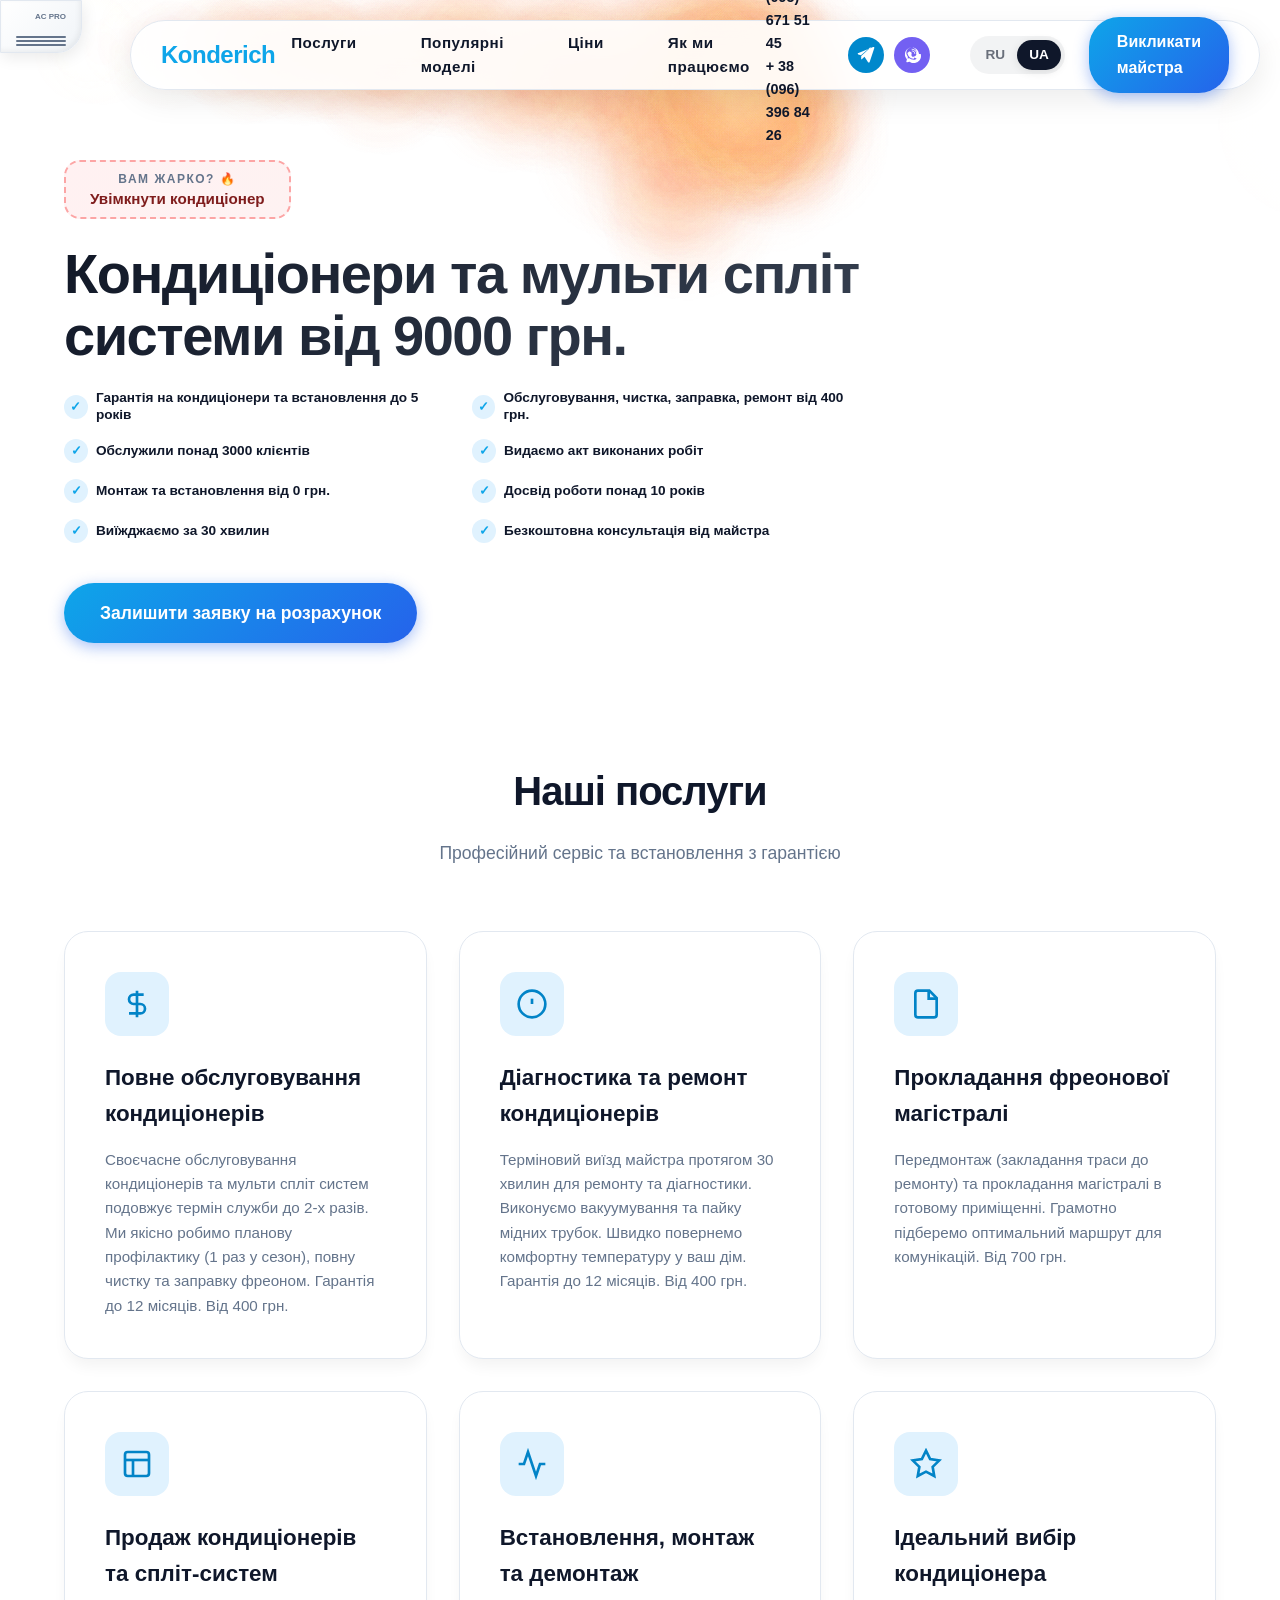
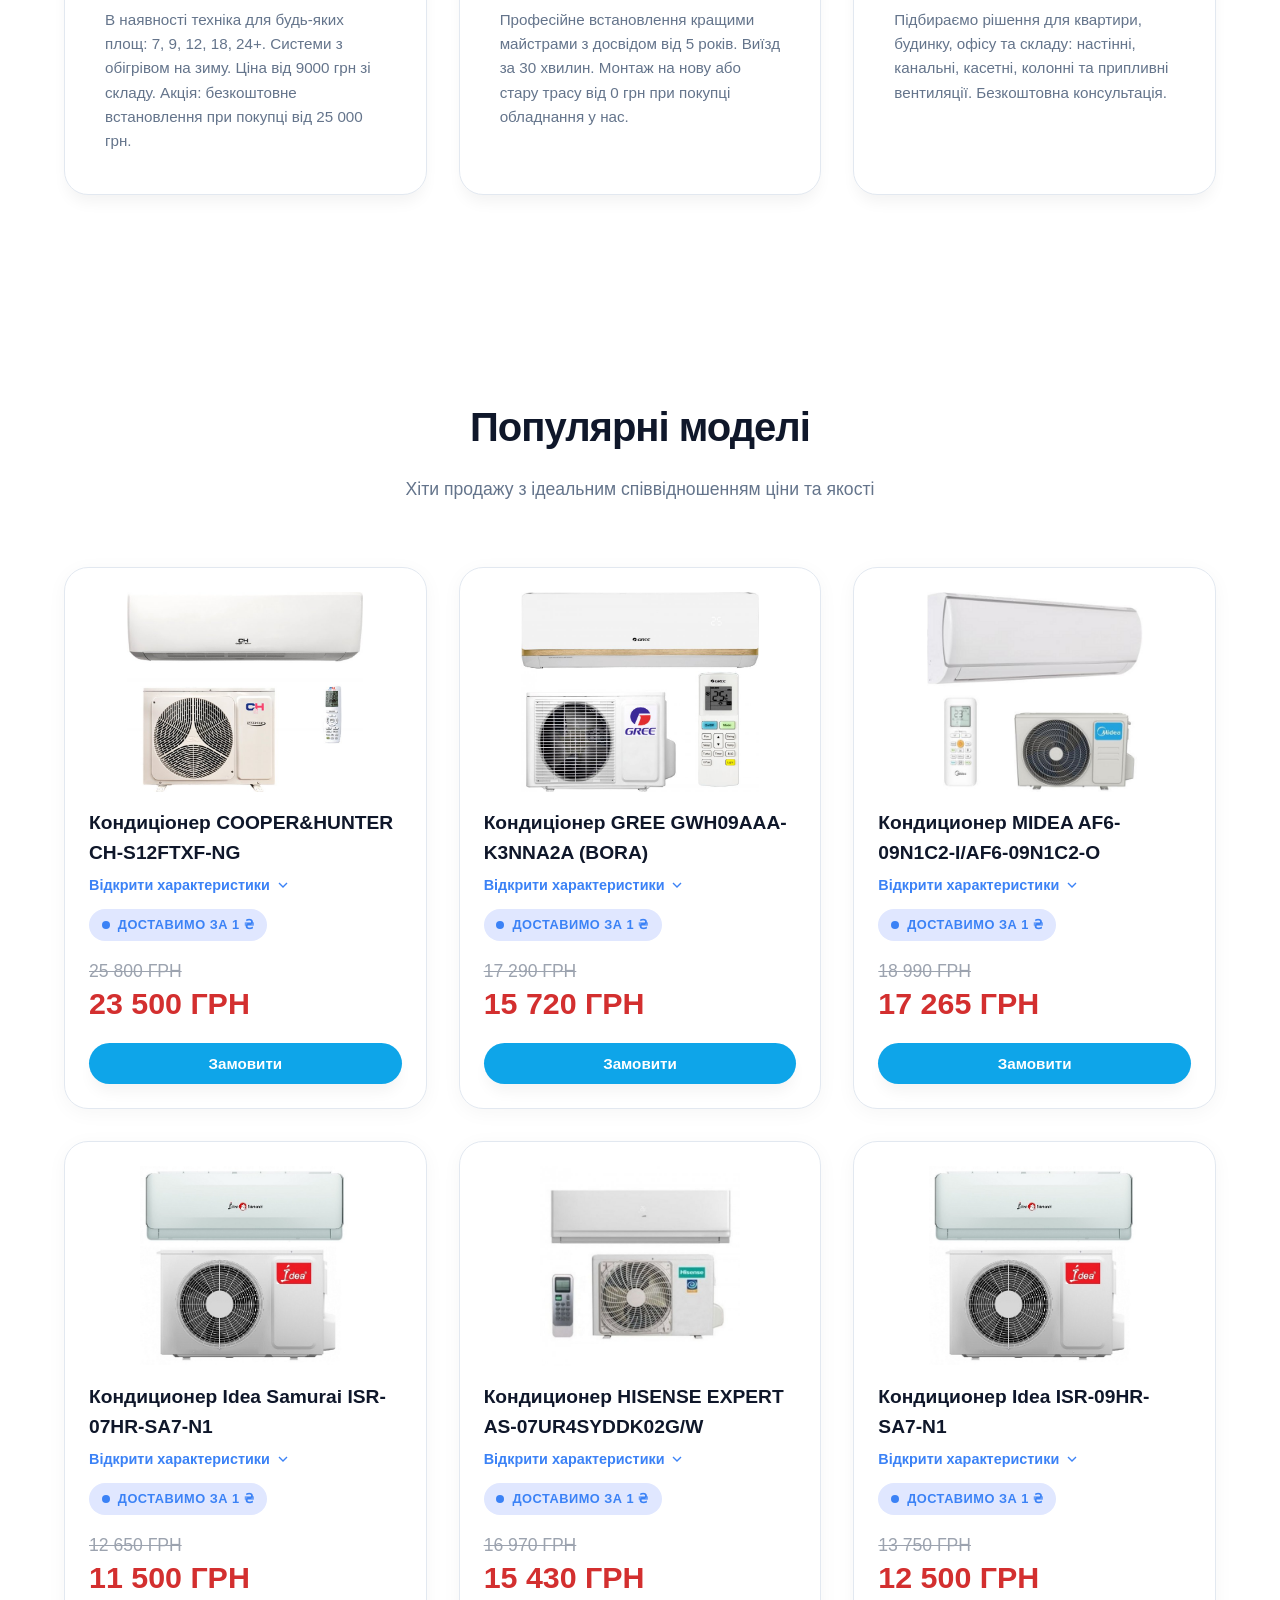
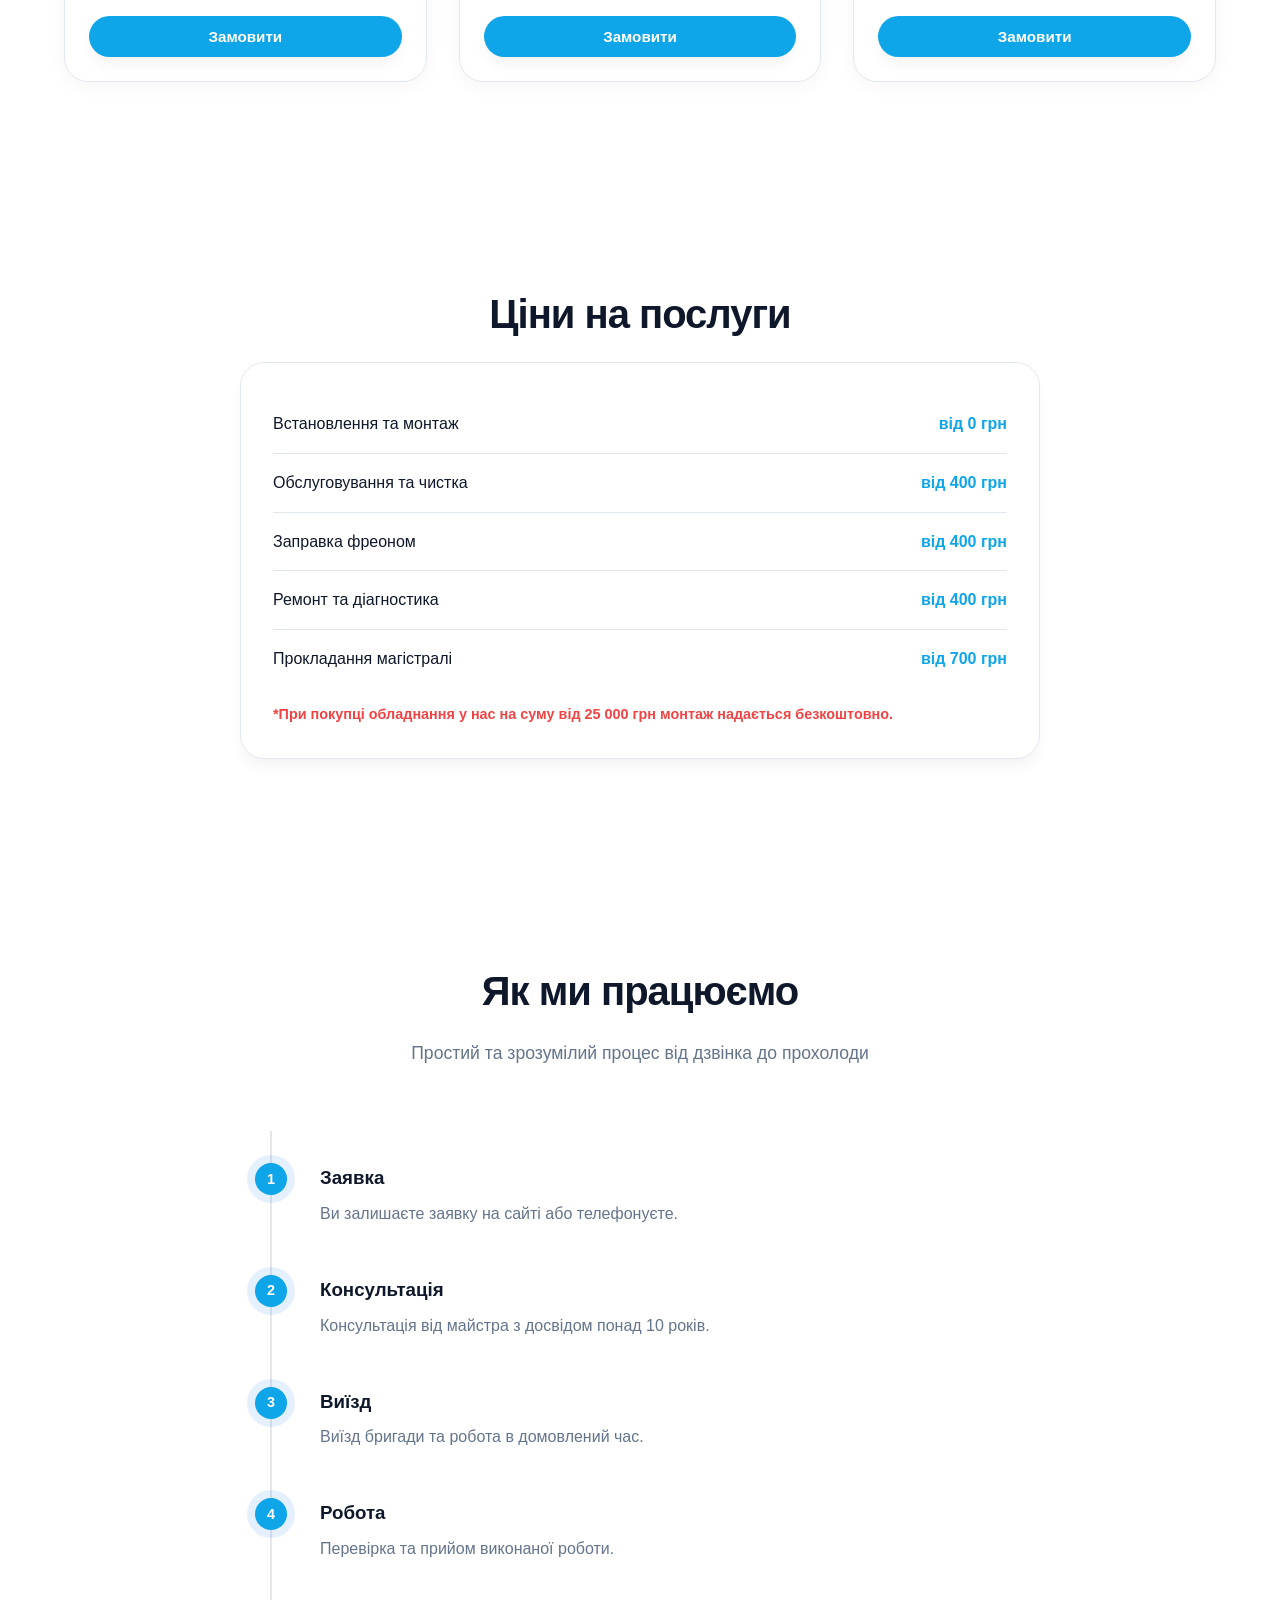
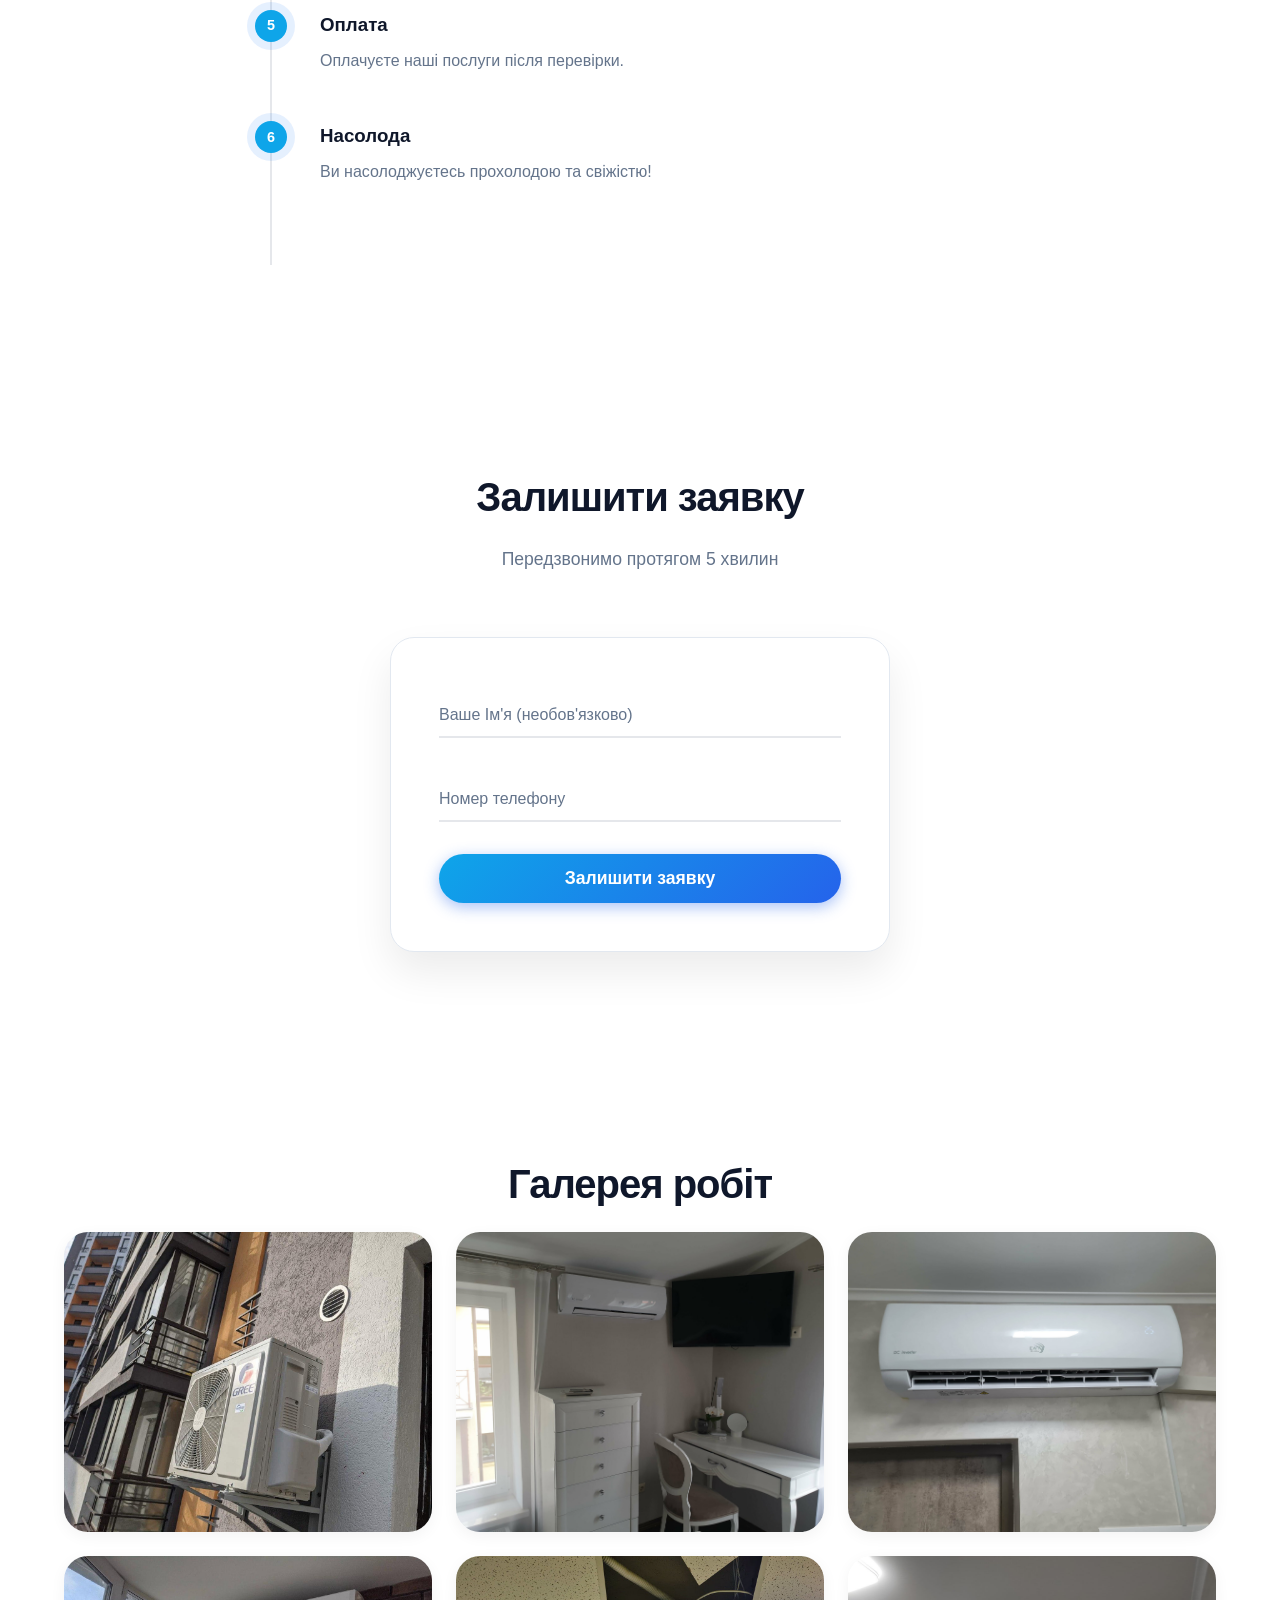
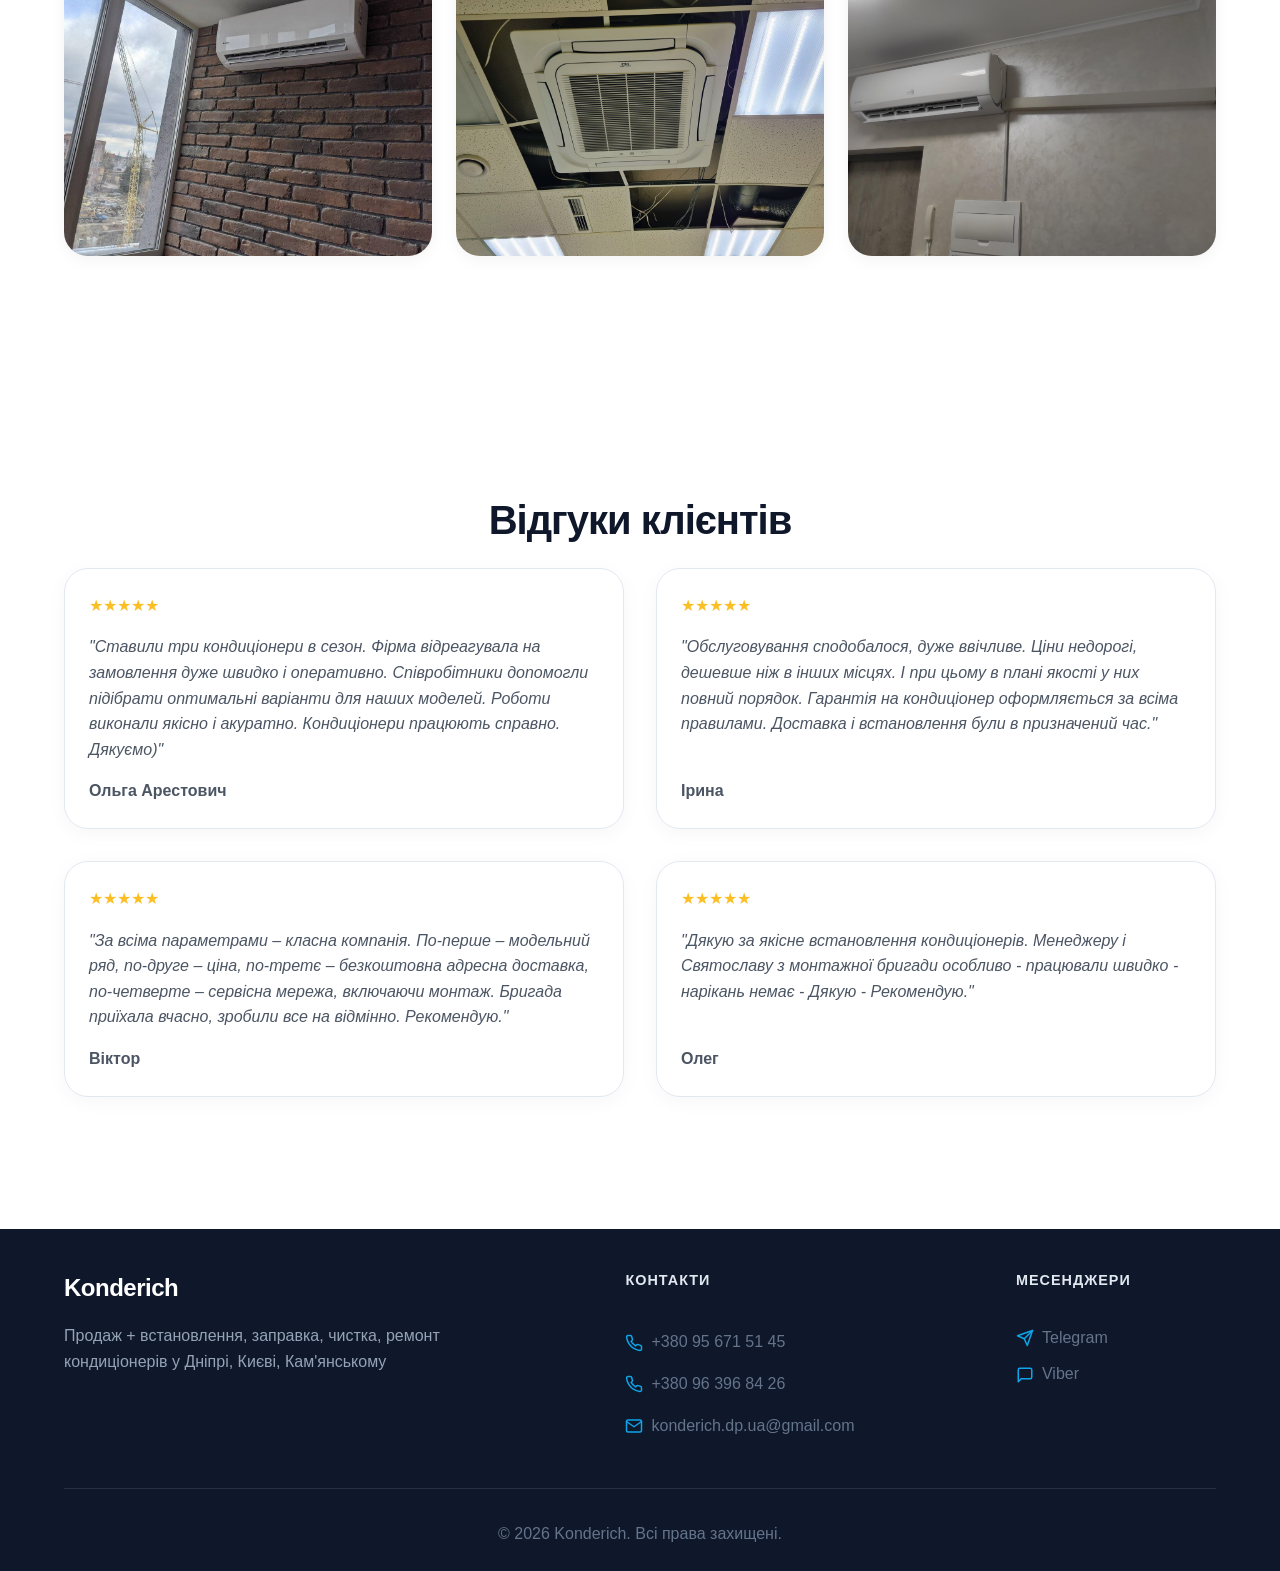
==== commit c37ae0f0: "UI: Final polish, removed animation, updated button styles" ====
--- a/ua.html
+++ b/ua.html
@@ -72,9 +72,16 @@
                     <a href="ua.html" class="active">UA</a>
                 </div>
 
-                <a href="#contact" class="btn btn-primary">Викликати майстра</a>
+                <a href="#contact" class="btn btn-accent" style="padding: 12px 28px; font-weight: 700; font-size: 1rem; border-radius: 30px;">Викликати майстра</a>
             </div>
         
+            
+    <!-- Mobile Lang Switcher -->
+    <div class="mobile-lang-switcher">
+        <a href="index.html" >RU</a>
+        <a href="ua.html" class="active">UA</a>
+    </div>
+    
             <button class="burger-btn" onclick="toggleMobileMenu()">
                 <svg viewBox="0 0 24 24" width="24" height="24" stroke="currentColor" stroke-width="2" fill="none"><line x1="3" y1="12" x2="21" y2="12"></line><line x1="3" y1="6" x2="21" y2="6"></line><line x1="3" y1="18" x2="21" y2="18"></line></svg>
             </button>
@@ -94,7 +101,7 @@
                 Професійний сервіс та встановлення з гарантією.<br>Працюємо для вас без вихідних!
             </div>
 
-            <a href="#contact" class="btn btn-primary mobile-call-btn" onclick="toggleMobileMenu()">Викликати майстра</a>
+            <a href="#contact" class="btn btn-accent mobile-call-btn" style="width: 100%; max-width: 300px; padding: 16px; border-radius: 30px; font-weight: 700; font-size: 1.1rem; text-align: center; margin-bottom: 2rem; display: block;" onclick="toggleMobileMenu()">Викликати майстра</a>
 
             
             <div class="mobile-menu-contacts">
@@ -144,7 +151,7 @@
                     <div class="bullet"><div class="bullet-icon">✓</div> Безкоштовна консультація від майстра</div>
                 </div>
                 
-                <a href="#contact" class="btn btn-primary fade-up" style="padding: 16px 36px; font-size: 1.1rem; display: inline-block;">Залишити заявку на розрахунок</a>
+                <a href="#contact" class="btn btn-accent fade-up" style="padding: 16px 36px; font-size: 1.1rem; display: inline-block; border-radius: 30px;">Залишити заявку на розрахунок</a>
             </div>
         </section>
 
@@ -456,7 +463,7 @@
                         <input type="tel" id="phone" name="phone" class="form-input" placeholder=" " pattern="^(\+?380|0)[0-9]{9}$" title="Введіть номер у форматі +380XXXXXXXXX або 0XXXXXXXXX" required>
                         <label for="phone" class="form-label">Номер телефону</label>
                     </div>
-                    <button type="submit" id="submit-btn" class="btn btn-primary" style="width: 100%; padding: 14px; font-size: 1.1rem;">Залишити заявку</button>
+                    <button type="submit" id="submit-btn" class="btn btn-accent" style="width: 100%; padding: 14px; font-size: 1.1rem;">Залишити заявку</button>
                     <div id="form-status" style="margin-top: 15px; text-align: center; font-size: 0.95rem; display: none;"></div>
                 </form>
             </div>
@@ -766,7 +773,7 @@
                     isCoolOn = true;
                     targetProgress = 1.0;
                     demoBtn.classList.add('active');
-                    demoBtn.innerHTML = '<span>❄️ Працює</span><strong>Насолоджуйтеся прохолодою</strong>';
+                    demoBtn.innerHTML = '<span>❄️ Працює</span><strong>Насолоджуйтеся прохолодою разом з нами</strong>';
                 });
             }
 
--- a/style.css
+++ b/style.css
@@ -1477,3 +1477,115 @@
     background: var(--primary);
     color: white;
 }
+
+/* Mobile Lang Switcher in Header */
+.mobile-lang-switcher {
+    display: none;
+}
+@media (max-width: 992px) {
+    .header .logo {
+        order: 2;
+        margin: 0 auto;
+        
+    }
+    .burger-btn {
+        order: 3;
+    }
+    .mobile-lang-switcher {
+        display: flex;
+        align-items: center;
+        gap: 2px;
+        background: var(--bg-secondary);
+        padding: 4px;
+        border-radius: 15px;
+        font-size: 0.8rem;
+        font-weight: 700;
+        order: 1;
+        margin-right: auto;
+        border: 1px solid var(--border-glass);
+    }
+    .mobile-lang-switcher a {
+        color: var(--text-muted);
+        text-decoration: none;
+        padding: 4px 8px;
+        border-radius: 12px;
+        transition: var(--transition);
+    }
+    .mobile-lang-switcher a.active {
+        background: var(--primary);
+        color: white;
+    }
+}
+
+@media (max-width: 576px) {
+    .interactive-demo-btn strong {
+        font-size: 0.9rem !important;
+        white-space: normal;
+        line-height: 1.3;
+    }
+    .interactive-demo-btn {
+        padding: 15px 20px;
+    }
+}
+
+/* Neon Arrow inside active button */
+.neon-arrow {
+    display: block;
+    margin-top: 8px;
+    font-size: 1rem;
+    font-weight: 800;
+    color: #fff;
+    text-shadow: 0 0 8px rgba(255,255,255,0.8), 0 0 15px var(--primary-light);
+    animation: neon-bounce 1.5s infinite;
+}
+@keyframes neon-bounce {
+    0%, 100% { transform: translateY(0); }
+    50% { transform: translateY(5px); }
+}
+
+/* Highlighted Accent Button for Call to Actions */
+.btn-accent {
+    background: linear-gradient(135deg, #0ea5e9, #2563eb);
+    color: white !important;
+    border: none;
+    border-radius: var(--radius-btn);
+    box-shadow: 0 4px 15px rgba(37, 99, 235, 0.4);
+    animation: pulse-accent 2s infinite;
+    transition: var(--transition);
+    cursor: pointer;
+}
+.btn-accent:hover {
+    transform: translateY(-3px);
+    box-shadow: 0 8px 25px rgba(37, 99, 235, 0.6);
+    background: linear-gradient(135deg, #0284c7, #1d4ed8);
+}
+@keyframes pulse-accent {
+    0% { box-shadow: 0 0 0 0 rgba(37, 99, 235, 0.5); }
+    70% { box-shadow: 0 0 0 15px rgba(37, 99, 235, 0); }
+    100% { box-shadow: 0 0 0 0 rgba(37, 99, 235, 0); }
+}
+
+/* Ice Arrow Animation */
+.ice-arrow {
+    display: block;
+    margin: 10px auto 0;
+    font-size: 2.5rem;
+    color: #e0f2fe;
+    text-shadow: 0 0 15px #38bdf8;
+    -webkit-animation: drop-ice 2s infinite ease-in-out;
+    animation: drop-ice 2s infinite ease-in-out;
+}
+
+@-webkit-keyframes drop-ice {
+    0% { transform: translateY(-15px); opacity: 0; color: #ffffff; }
+    30% { transform: translateY(0); opacity: 1; text-shadow: 0 0 15px #7dd3fc; }
+    70% { transform: translateY(10px); opacity: 1; color: #38bdf8; text-shadow: 0 0 25px #0284c7; }
+    100% { transform: translateY(25px); opacity: 0; color: #0284c7; }
+}
+
+@keyframes drop-ice {
+    0% { transform: translateY(-15px); opacity: 0; color: #ffffff; }
+    30% { transform: translateY(0); opacity: 1; text-shadow: 0 0 15px #7dd3fc; }
+    70% { transform: translateY(10px); opacity: 1; color: #38bdf8; text-shadow: 0 0 25px #0284c7; }
+    100% { transform: translateY(25px); opacity: 0; color: #0284c7; }
+}
